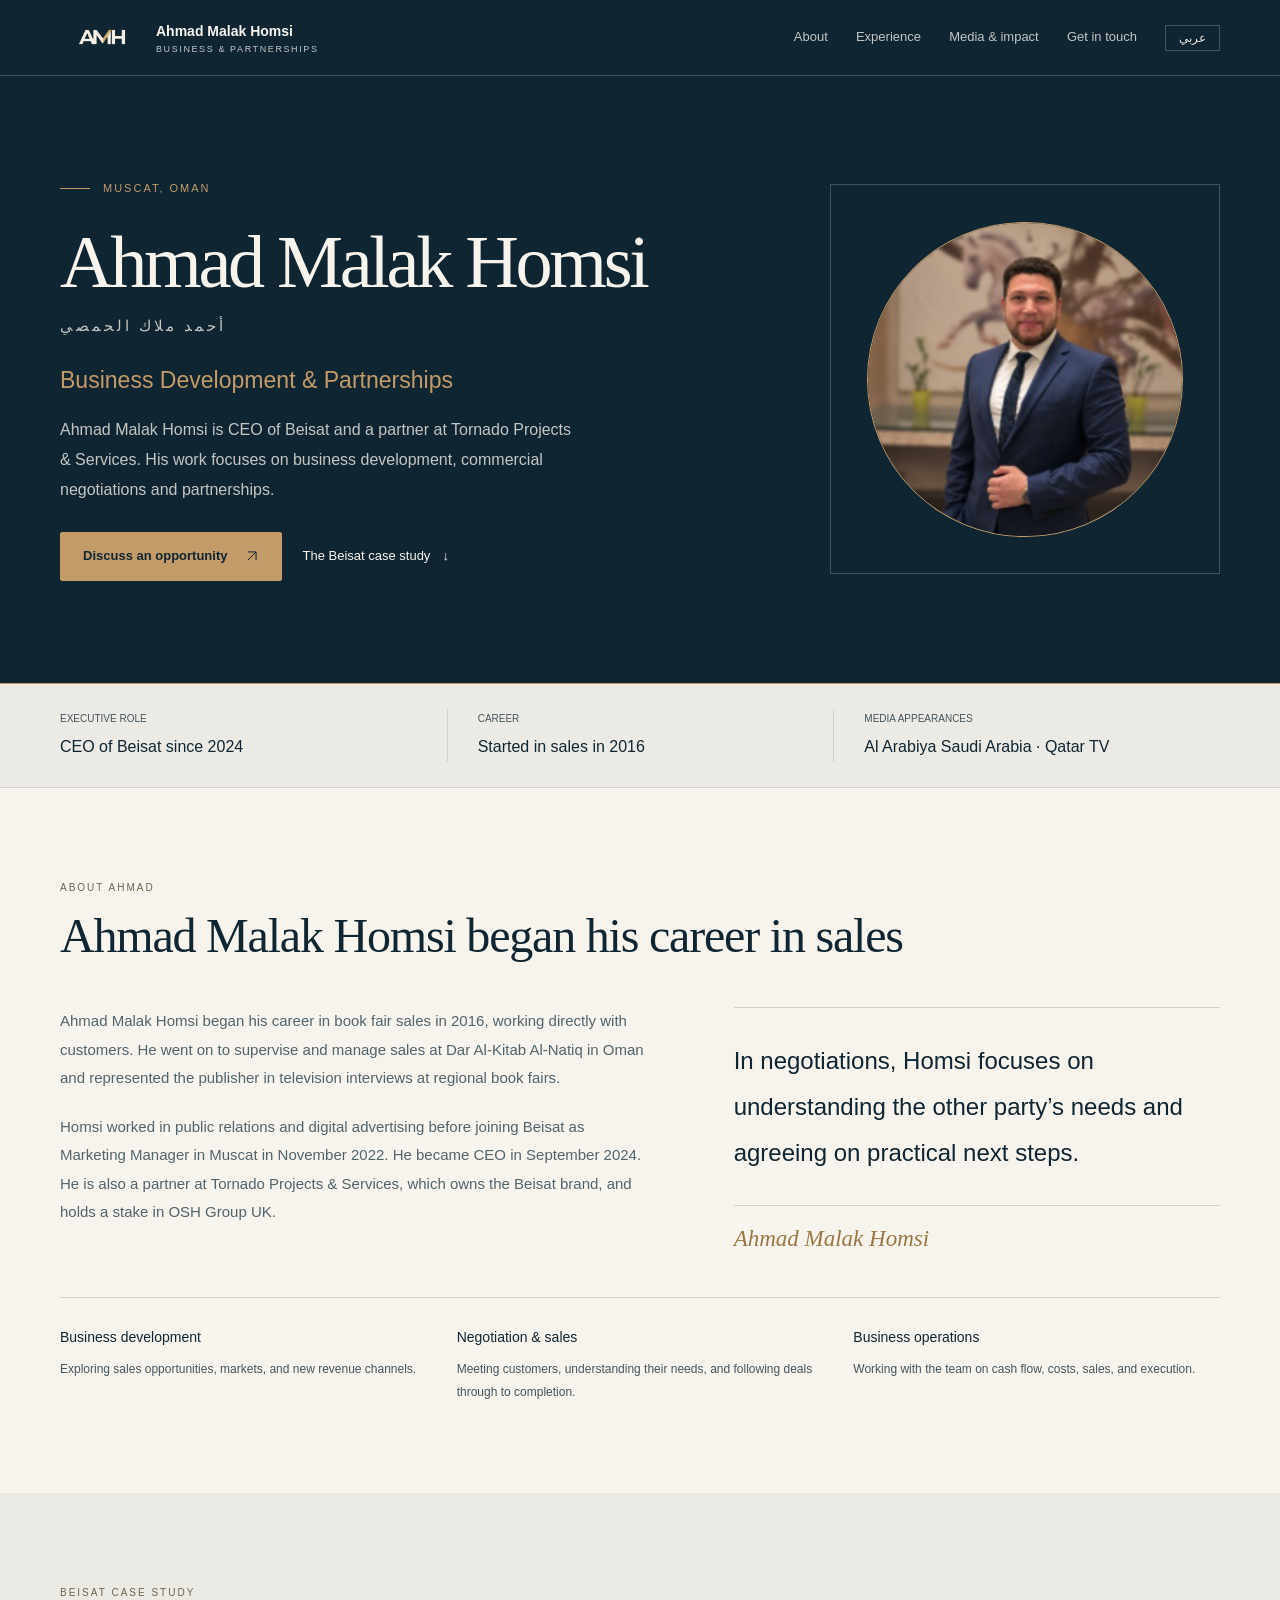
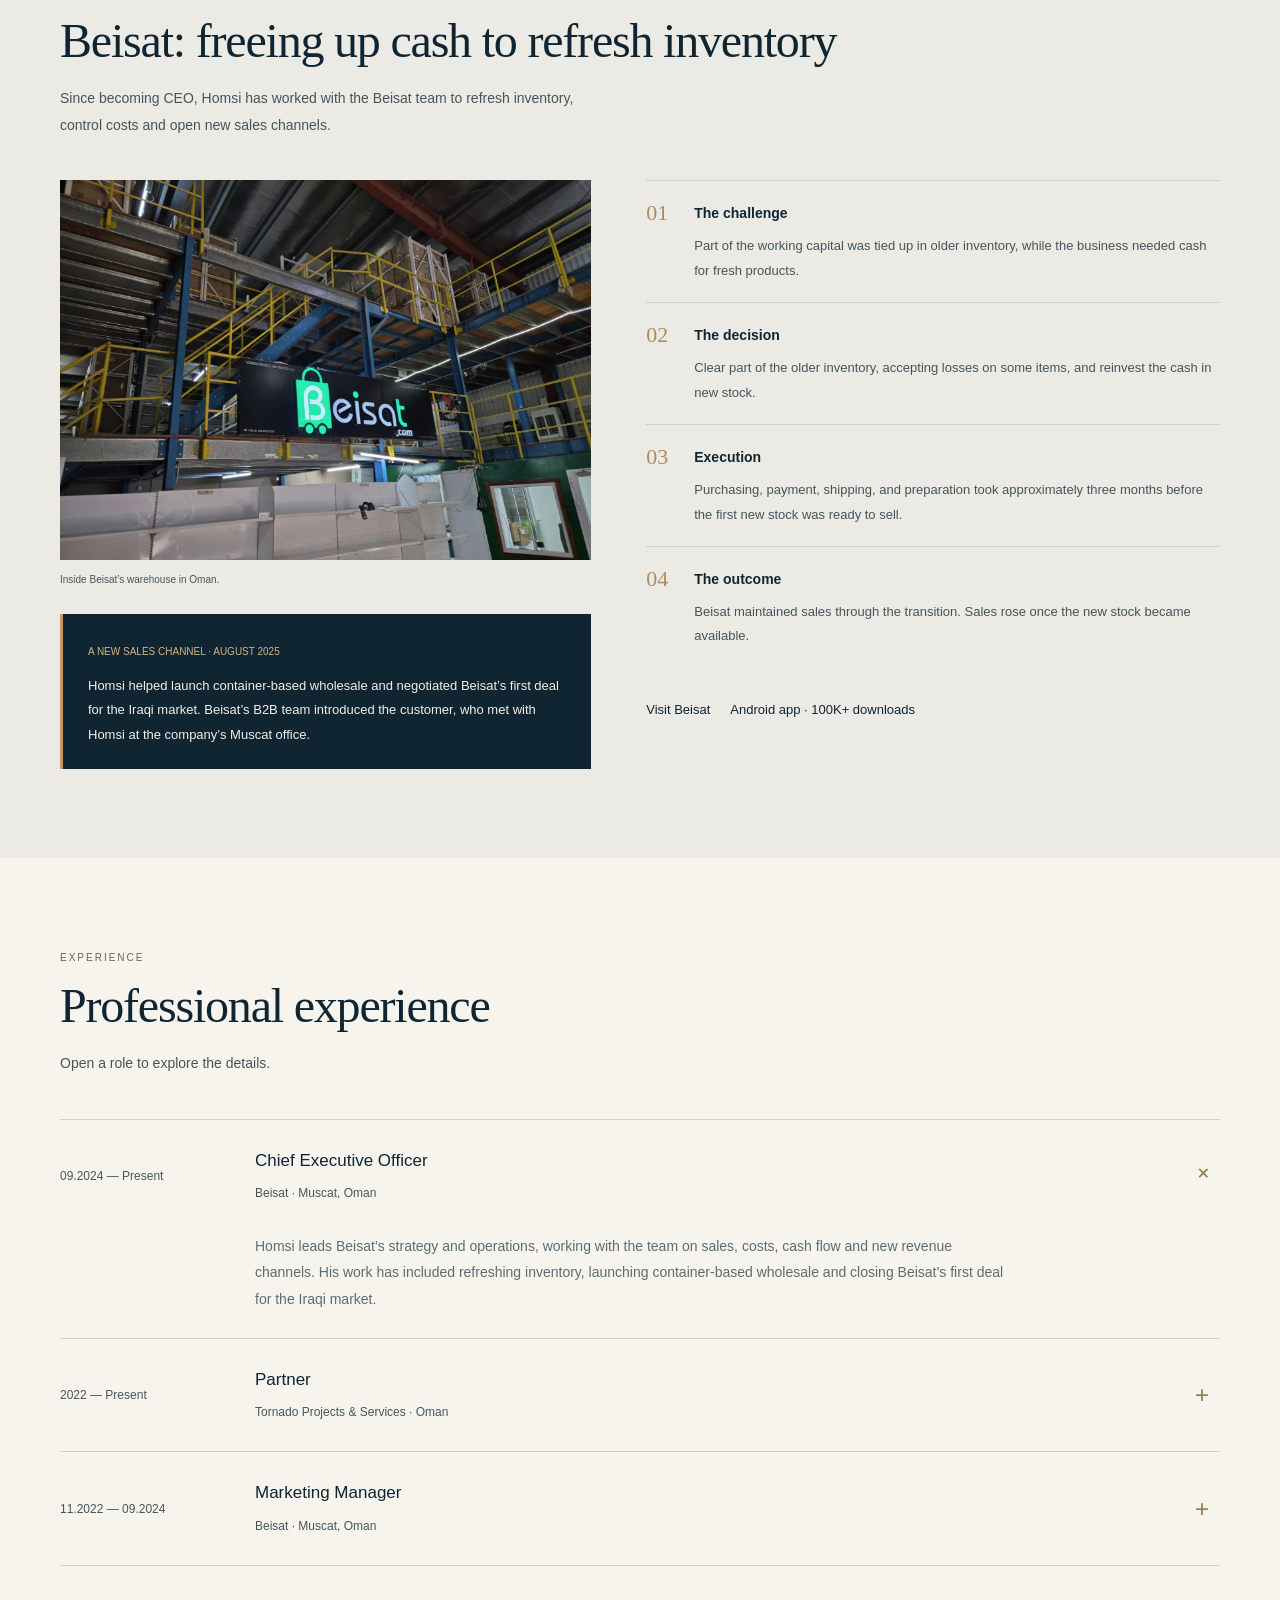
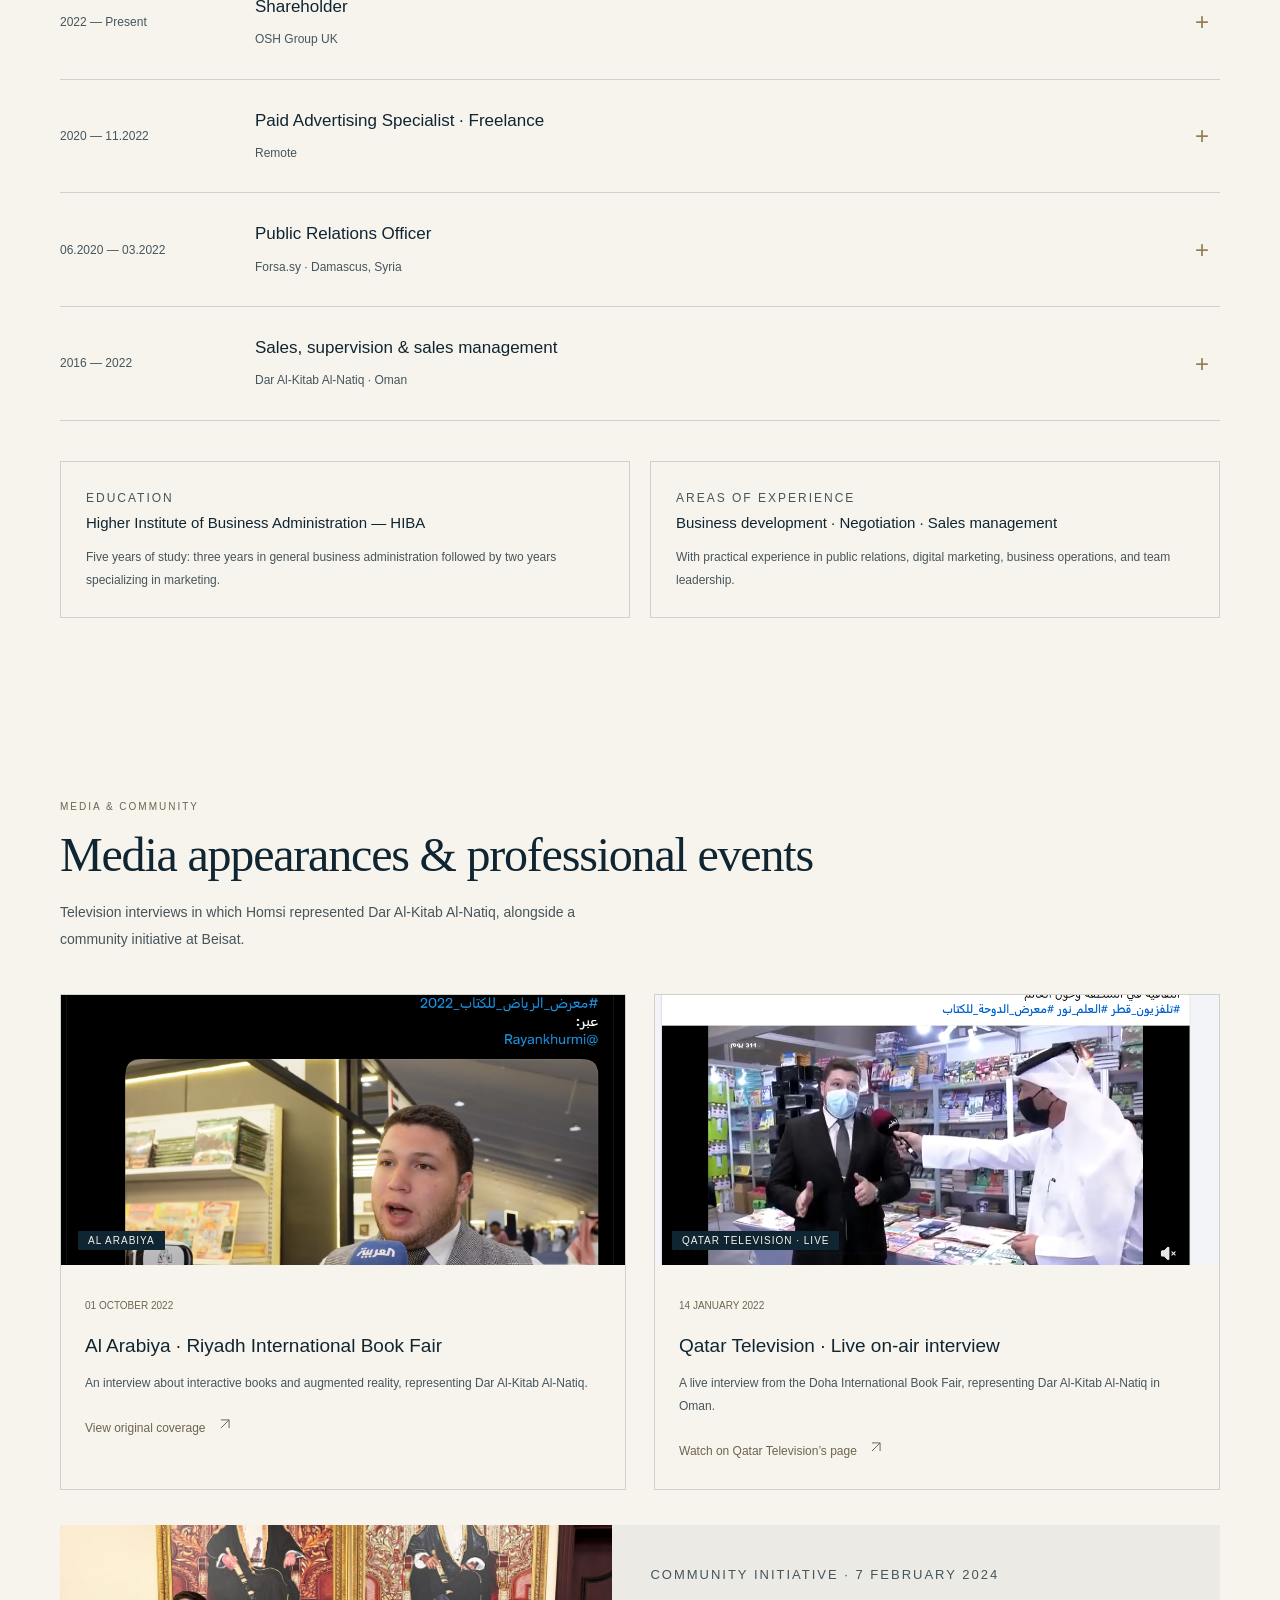
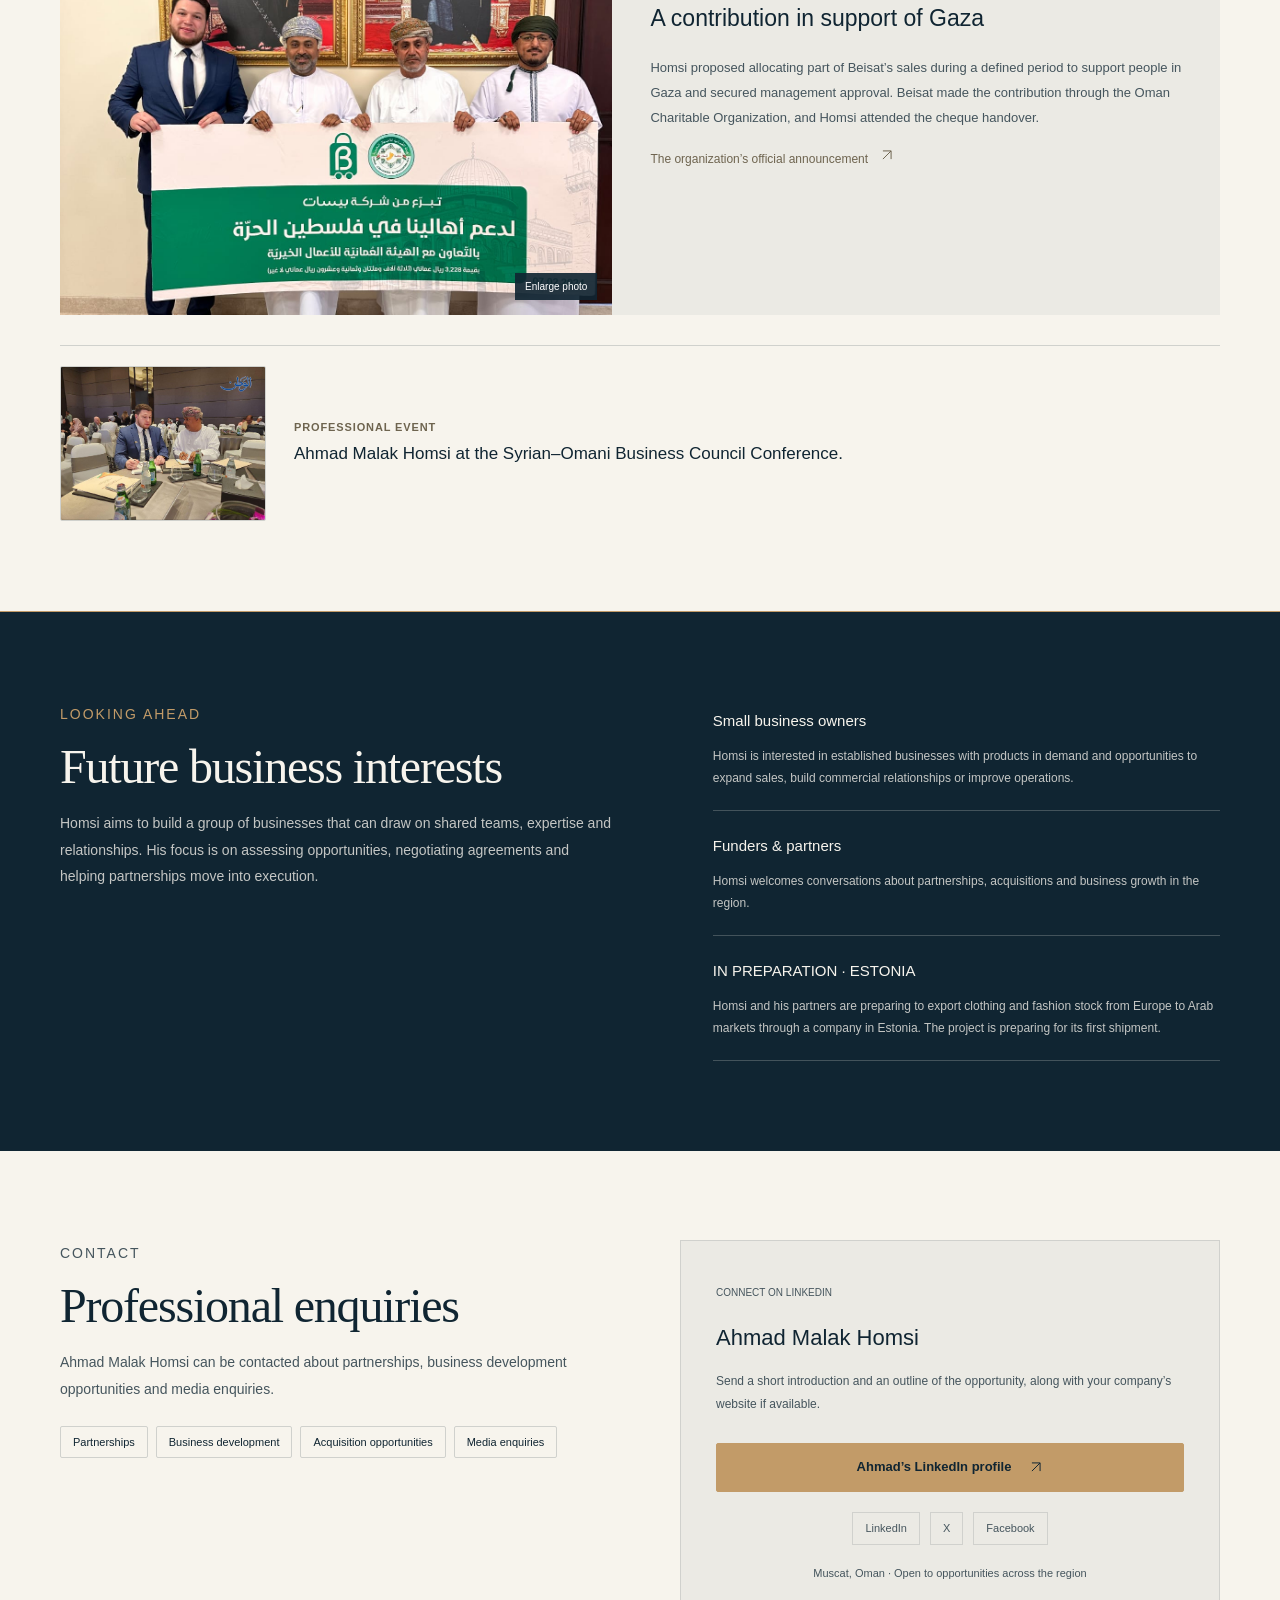
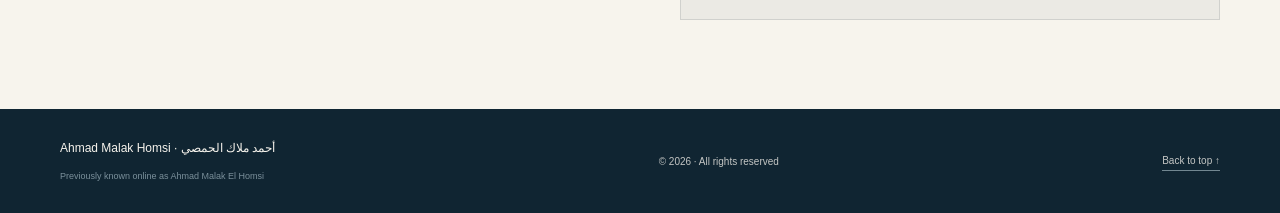
==== en/index.html @ a21f13a6 "Describe the Gaza contribution without the amount" ====
<!doctype html>
<html lang="en" dir="ltr">
<head>
<meta charset="utf-8">
<meta name="viewport" content="width=device-width,initial-scale=1">
<meta name="theme-color" content="#102532">
<title>Ahmad Malak Homsi — Business Development &amp; Partnerships</title>
<meta name="description" content="Ahmad Malak Homsi, CEO of Beisat and partner at Tornado Projects &amp; Services in Oman. Explore his work in business development, negotiation and partnerships.">
<meta property="og:type" content="profile">
<meta name="color-scheme" content="light">
<script type="application/ld+json">{"@context": "https://schema.org", "@type": "ProfilePage", "url": "https://ahmadmalakhomsi.com/en/", "mainEntity": {"@type": "Person", "name": "Ahmad Malak Homsi", "alternateName": ["أحمد ملاك الحمصي", "Ahmad Malak El Homsi", "Ahmad Malak Homsy"], "jobTitle": "Chief Executive Officer at Beisat", "worksFor": {"@type": "Organization", "name": "Beisat", "url": "https://beisat.com/"}, "alumniOf": {"@type": "EducationalOrganization", "name": "Higher Institute of Business Administration"}, "sameAs": ["https://www.linkedin.com/in/ahmad-malak-elhomsi/", "https://x.com/MalakHomsi", "https://www.facebook.com/Ahmad.malak.homsi"], "knowsAbout": ["Business Development", "Negotiation", "Sales Management", "Business Operations"], "homeLocation": {"@type": "Place", "name": "Muscat, Oman"}, "@id": "https://ahmadmalakhomsi.com/#ahmad-malak-homsi", "url": "https://ahmadmalakhomsi.com/"}}</script>
<style>
:root{--navy:#102532;--deep:#0b1b26;--gold:#c29b68;--paper:#f5f3ee;--ink:#142c39;--muted:#68777b;--line:#d9dedb;--white:#fff;--sans:Tahoma,Arial,sans-serif;--radius:4px}*{box-sizing:border-box}html{scroll-behavior:smooth;scroll-padding-top:100px}body{margin:0;background:var(--paper);color:var(--ink);font-family:var(--sans);font-size:16px;line-height:1.9}body[dir=ltr]{font-family:Arial,Helvetica,sans-serif}a{color:inherit;text-decoration:none}button,input{font:inherit}button,a{-webkit-tap-highlight-color:transparent}button{cursor:pointer}button:focus-visible,a:focus-visible,summary:focus-visible{outline:3px solid var(--gold);outline-offset:5px}img{max-width:100%;display:block}button{border:0}.wrap{width:min(1160px,calc(100% - 64px));margin:auto}.skip{position:fixed;top:-100px;left:24px;background:white;padding:8px 16px;z-index:100}.skip:focus{top:10px}.header{height:88px;background:var(--deep);color:#f9f8f4;border-bottom:1px solid #ffffff19;position:sticky;top:0;z-index:20}.nav{height:100%;display:flex;align-items:center;gap:28px}.brand{display:flex;align-items:center;gap:12px;margin-inline-end:auto;line-height:1.45}.brand-mark{width:84px;height:30px;object-fit:contain;flex:none;filter:url(#amh-header-colors)}.brand strong{font-size:14px;font-weight:600}.brand strong{font-size:14px;font-weight:600}.brand small{display:block;font-size:9px;color:#aab8bd;letter-spacing:1.6px}.navlinks{display:flex;gap:25px;font-size:12px;color:#c4cfd1}.navlinks a:hover{color:var(--gold)}.lang{background:transparent;color:#e9e6df;border:1px solid #ffffff38;padding:5px 13px;font:12px Arial,sans-serif}.menu{display:none;color:white;background:transparent;font-size:22px}.hero{background:var(--deep);color:white;position:relative;overflow:hidden}.hero:before{content:"";position:absolute;inset:0;background:radial-gradient(ellipse at 10% 30%,#47657725,transparent 55%);pointer-events:none}.hero-grid{min-height:690px;display:grid;grid-template-columns:1.4fr 1fr;gap:65px;align-items:center;position:relative;padding-block:72px}.eyebrow{font-size:11px;letter-spacing:2px;color:var(--gold);display:flex;align-items:center;gap:13px;margin-bottom:24px}.eyebrow:before{content:"";height:1px;width:30px;background:var(--gold)}h1{font-size:clamp(43px,4.7vw,66px);line-height:1.48;font-weight:500;letter-spacing:-1.5px;margin:0 0 8px}.latin-name{font:15px Arial,sans-serif;letter-spacing:3px;color:#a5b4ba;margin:0 0 28px}.hero h2{font-size:24px;font-weight:400;color:#d2b486;line-height:1.7;margin:0 0 18px}.hero-copy{font-size:15px;color:#b8c5ca;max-width:520px;line-height:2.1}.hero-role{font-size:11px;color:#9eaeb5;border-inline-start:2px solid var(--gold);padding-inline-start:15px;margin:24px 0}.actions{display:flex;align-items:center;flex-wrap:wrap;gap:20px;margin-top:30px}.button{display:inline-flex;align-items:center;justify-content:center;gap:18px;background:var(--gold);color:var(--deep);padding:11px 22px;font-size:13px;font-weight:600;border:1px solid var(--gold)}.button:hover{background:#d2b487}.textlink{font-size:13px;display:inline-flex;gap:12px;align-items:center}.arrow{font-family:Arial;font-size:18px}.portrait-frame{position:relative;max-width:380px;width:100%;margin-inline-start:auto;display:flex;flex-direction:column;align-items:center}.portrait-stage{width:320px;height:350px;position:relative;display:flex;align-items:center;justify-content:center;border:1px solid #ffffff12;background:linear-gradient(145deg,#243844,#152a37);border-radius:170px 170px 4px 4px;box-shadow:0 25px 80px #0003}.portrait-stage:before{content:"";position:absolute;inset:14px;border:1px solid #c29b6840;border-radius:160px 160px 3px 3px}.portrait{width:245px;height:245px;border-radius:50%;overflow:hidden;position:relative;box-shadow:0 0 0 8px #132733,0 0 0 9px #c29b6850}.portrait svg{width:100%;height:100%;display:block}.portrait-caption{background:#193341;border:1px solid #ffffff15;color:#f6f5f1;width:290px;margin-top:-18px;z-index:1;position:relative;padding:17px 20px;text-align:center}.portrait-caption strong{display:block;font-size:13px;font-weight:500}.portrait-caption span{font-size:10px;color:#b2c0c6}.portrait-note{font-size:10px;color:#8198a3;margin:16px 0 0}.trust{background:#eae9e3;border-bottom:1px solid var(--line)}.trust-grid{display:grid;grid-template-columns:repeat(3,1fr);padding-block:25px}.trust-item{padding:0 30px;border-inline-start:1px solid #cdd4d0}.trust-item:first-child{padding-inline-start:0;border:0}.trust-item small{display:block;color:var(--muted);font-size:10px;margin-bottom:4px}.trust-item strong{font-weight:500;font-size:16px}.section{padding-block:95px}.section-top{display:flex;align-items:end;justify-content:space-between;gap:30px;margin-bottom:42px}.kicker{color:#947340;font-size:10px;letter-spacing:2px;margin:0 0 9px}.section h2{font-size:35px;line-height:1.5;font-weight:500;margin:0}.section-lead{max-width:540px;font-size:14px;color:var(--muted);margin:15px 0 0}.number{font:12px Georgia,serif;color:#a0aaa8;letter-spacing:3px}.about-grid{display:grid;grid-template-columns:1.2fr 1fr;gap:90px}.about-copy p{margin:0 0 20px;font-size:15px;color:#52646c}.quote{font-size:24px;line-height:1.9;margin:0;padding:30px 0;border-block:1px solid var(--line);font-weight:400}.signature{font:italic 23px Georgia,serif;color:#9a7845;display:block;margin-top:20px}.capabilities{border-top:1px solid var(--line);margin-top:45px;display:grid;grid-template-columns:repeat(3,1fr);gap:30px;padding-top:26px}.capabilities b{display:block;font-size:14px;font-weight:500;margin-bottom:7px}.capabilities p{font-size:12px;color:var(--muted);margin:0}.case{background:#e9edea}.case-grid{display:grid;grid-template-columns:1fr 1.08fr;gap:55px;align-items:start}.case-image{height:380px;object-fit:cover;width:100%;filter:saturate(.8)}.photo-credit{font-size:10px;color:var(--muted);margin:10px 0 0}.case-intro{font-size:15px;color:#52646c;margin:0 0 25px}.case-step{display:grid;grid-template-columns:34px 1fr;gap:14px;padding-block:19px;border-top:1px solid #ccd5ce}.step-num{font:22px Georgia,serif;color:#ad8c5e}.case-step h3{font-size:14px;font-weight:600;margin:0 0 7px}.case-step p{font-size:13px;color:#5b6d73;margin:0}.deal-note{margin-top:25px;background:var(--navy);color:#f2eee8;padding:21px 25px;border-inline-start:3px solid var(--gold)}.deal-note small{font-size:10px;color:#d0b486}.deal-note p{font-size:13px;margin:8px 0 0}.timeline{border-top:1px solid var(--line)}details{border-bottom:1px solid var(--line)}summary{list-style:none;cursor:pointer;display:grid;grid-template-columns:170px 1fr 25px;align-items:center;gap:25px;padding:25px 0}summary::-webkit-details-marker{display:none}.date{font:12px Arial,sans-serif;color:var(--muted);direction:ltr;text-align:start}.role-title{font-size:17px;font-weight:500;display:block}.company{font-size:12px;color:var(--muted)}.plus{font-size:24px;font-weight:300;color:#957c54}details[open] .plus{transform:rotate(45deg)}.detail-content{margin-inline-start:195px;padding:0 0 25px;max-width:760px;font-size:14px;color:#5b6d73}.detail-content p{margin:0}.detail-content a{color:#8b6837;border-bottom:1px solid #bea77f}.education{margin-top:40px;display:grid;grid-template-columns:1fr 1fr;gap:20px}.edu-panel{padding:25px;border:1px solid var(--line)}.edu-panel h3{font-size:15px;margin:0 0 8px;font-weight:500}.edu-panel p{margin:0;font-size:12px;color:var(--muted)}.media-section{background:#fff}.media-grid{display:grid;grid-template-columns:1fr 1fr;gap:28px}.media-card{display:flex;flex-direction:column;border:1px solid #e2e5df;background:#fafaf7}.media-visual{height:270px;overflow:hidden;background:#e9eae5;position:relative}.media-visual img{width:100%;height:100%;object-fit:cover;object-position:center 60%;transition:transform .4s}.media-card:hover .media-visual img{transform:scale(1.03)}.media-tag{position:absolute;bottom:15px;inset-inline-start:17px;background:#102532ed;color:white;font:10px Arial,sans-serif;padding:4px 10px;letter-spacing:1px}.media-body{padding:24px}.media-body small{font:10px Arial,sans-serif;color:#8f754e}.media-body h3{font-size:19px;font-weight:500;margin:8px 0}.media-body p{font-size:12px;color:var(--muted);margin:0 0 17px}.media-link{font-size:12px;color:#76572c;display:inline-flex;gap:12px}.community{margin-top:35px;display:grid;grid-template-columns:1fr 1.1fr;background:#f1f1eb}.community-picture{position:relative;overflow:hidden;max-height:390px;background:#dfe4dc;padding:0;display:block;width:100%;cursor:zoom-in}.community-picture img{width:100%;height:100%;object-fit:cover;object-position:center 49%}.zoom-hint{position:absolute;bottom:15px;inset-inline-end:15px;background:#102532e8;color:white;font-size:10px;padding:4px 10px}.community-copy{padding:38px}.community-copy h3{font-size:23px;font-weight:500;margin:0 0 16px}.community-copy p{font-size:13px;color:#5c6e73}.amount{font:42px Georgia,serif;color:#91703e;direction:ltr;display:inline-block;line-height:1.3}.amount small{font:11px var(--sans);letter-spacing:1px}.vision{background:var(--navy);color:#f2f1eb;position:relative}.vision .kicker{color:#c5a577}.vision-grid{display:grid;grid-template-columns:1.1fr 1fr;gap:95px;align-items:start}.vision h2{font-size:37px}.vision p{color:#b3c3c9;font-size:14px}.vision-badge{font-size:10px;color:#ddc398;display:inline-block;border:1px solid #c29b6850;padding:4px 10px;margin-top:10px}.vision-list{margin-top:5px}.vision-item{border-bottom:1px solid #ffffff20;padding:20px 0}.vision-item:first-child{padding-top:0}.vision-item strong{font-size:15px;font-weight:500}.vision-item p{font-size:12px;margin:8px 0 0}.contact-grid{display:grid;grid-template-columns:1fr 1fr;gap:80px}.contact h2{font-size:38px}.contact p{font-size:14px;color:var(--muted)}.contact-topics{margin-top:23px;display:flex;gap:8px;flex-wrap:wrap}.topic{border:1px solid #cbd4d0;border-radius:2px;padding:5px 12px;font-size:11px}.contact-panel{padding:35px;background:white;border:1px solid var(--line)}.contact-panel small{font-size:10px;color:var(--muted)}.contact-panel h3{font-size:22px;font-weight:500;margin:10px 0}.contact-panel p{font-size:12px}.contact-panel .button{width:100%;margin-top:15px}.social-links{display:flex;justify-content:center;gap:10px;flex-wrap:wrap;margin-top:20px}.social-links a{border:1px solid #cbd4d0;padding:5px 12px;font-size:11px;color:#53666c}.social-links a:hover{border-color:var(--gold);color:#76572c}.contact-location{margin-top:18px;text-align:center;color:#728086;font-size:11px}.footer{background:var(--deep);color:#91a4ae;padding:28px 0}.footer-inner{display:flex;align-items:center;gap:25px;justify-content:space-between;font-size:10px}.footer strong{color:#dce3e5;font-size:12px;font-weight:400}.backtop{border-bottom:1px solid #728791}.previous-name{font-size:9px;color:#7b909b;margin-top:8px;direction:ltr}.dialog{border:0;background:#fff;padding:12px;max-width:min(900px,92vw);max-height:92vh;overflow:auto}.dialog::backdrop{background:#07131ee8}.dialog img{max-height:80vh;max-width:100%;object-fit:contain;margin:auto}.dialog-close{background:var(--navy);color:white;position:absolute;top:20px;inset-inline-end:20px;border:1px solid #fff7;width:35px;height:35px}.dialog-caption{font-size:11px;text-align:center;color:var(--muted);padding:8px}.ltr{direction:ltr;unicode-bidi:isolate}.sr-only{position:absolute;width:1px;height:1px;padding:0;overflow:hidden;clip:rect(0,0,0,0);white-space:nowrap}
@media(min-width:1450px){.hero-grid{min-height:730px}}@media(max-width:1000px){.navlinks{gap:15px}.hero-grid{gap:35px}.portrait-stage{width:280px;height:320px}.portrait{width:220px;height:220px}.about-grid,.vision-grid{gap:45px}.case-grid{gap:30px}.community-copy{padding:28px}.media-visual{height:235px}}
@media(max-width:760px){.wrap{width:calc(100% - 36px)}.header{height:72px}.nav{gap:15px}.navlinks{display:none;position:absolute;top:72px;inset-inline:0;background:#102532;padding:20px;box-shadow:0 12px 20px #0003}.navlinks.open{display:flex;flex-direction:column;align-items:center;gap:16px}.menu{display:block}.brand strong{font-size:12px}.brand small{font-size:8px}.brand-mark{width:70px;height:25px}.lang{padding:4px 10px}.hero-grid{grid-template-columns:1fr;gap:38px;padding-block:45px;min-height:0}.hero-copy{max-width:100%}h1{font-size:40px;letter-spacing:-1px}.latin-name{font-size:12px;letter-spacing:2px}.hero h2{font-size:21px}.portrait-frame{margin:auto;max-width:100%}.portrait-stage{width:270px;height:290px}.portrait{width:215px;height:215px}.portrait-caption{width:250px}.hero-role{font-size:10px}.trust-grid{grid-template-columns:1fr;gap:16px;padding-block:22px}.trust-item,.trust-item:first-child{padding:0;border:0;display:flex;align-items:center;justify-content:space-between;gap:10px}.trust-item small{margin:0}.trust-item strong{font-size:14px}.section{padding-block:60px}.section h2,.vision h2,.contact h2{font-size:28px}.section-top{margin-bottom:28px;gap:15px}.section-lead{font-size:13px}.number{font-size:10px}.about-grid,.case-grid,.vision-grid,.contact-grid{grid-template-columns:1fr;gap:30px}.quote{font-size:20px;padding-block:25px}.about-copy p{font-size:14px}.capabilities{grid-template-columns:1fr;gap:22px;margin-top:30px}.case-image{height:270px}summary{grid-template-columns:95px 1fr 20px;gap:10px;padding:22px 0}.date{font-size:10px}.role-title{font-size:15px}.company{font-size:10px}.detail-content{margin-inline-start:0;padding-bottom:22px;font-size:13px}.education{grid-template-columns:1fr}.media-grid{grid-template-columns:1fr;gap:20px}.media-visual{height:235px}.community{grid-template-columns:1fr}.community-picture{height:330px}.community-copy{padding:25px}.contact-panel{padding:25px}.footer-inner{flex-wrap:wrap;justify-content:center;text-align:center;gap:10px}.footer-inner>div{width:100%}.actions{gap:18px}.button{font-size:12px}.vision-grid{gap:35px}}
@media(prefers-reduced-motion:reduce){html{scroll-behavior:auto}*,*:before,*:after{transition:none!important;animation:none!important}}
@media print{.header,.actions,.lang,.menu,.dialog,.contact-panel .button{display:none}.section{padding-block:25px}.hero-grid{min-height:0;padding-block:30px}.hero,.vision,.footer{print-color-adjust:exact}.media-visual{height:180px}.portrait-stage{height:240px}.detail-content{display:block}.case-image{height:250px}details{break-inside:avoid}}
.arrow{display:none}.button::after,.media-link::after{content:"";display:inline-block;width:14px;height:14px;flex-shrink:0;background:currentColor;mask:url("data:image/svg+xml,%3Csvg xmlns='http://www.w3.org/2000/svg' viewBox='0 0 24 24'%3E%3Cpath d='M5 19L19 5M5 5h14v14' fill='none' stroke='black' stroke-width='1.7'/%3E%3C/svg%3E") center/contain no-repeat}

@media (max-width: 760px) {
  .nav { gap: clamp(8px, 2vw, 15px); }
  .brand { min-width: 0; gap: clamp(7px, 2vw, 12px); }
  .brand > span { min-width: 0; }
  .brand-mark { width: clamp(48px, 15vw, 70px); }
  .lang, .menu { flex: none; }
  .hero-grid, .about-grid, .case-grid, .vision-grid, .contact-grid,
  .media-grid, .community, .education, .capabilities {
    grid-template-columns: minmax(0, 1fr);
  }
  .hero-grid > *, .section-top > *, .trust-item > *, .actions > * { min-width: 0; }
  .section-top .number { display: none; }
  summary .date, summary .role-title, summary .company { white-space: normal; overflow-wrap: anywhere; }
  .hero h1 { font-size: clamp(30px, 8.5vw, 40px); line-height: 1.24; overflow-wrap: anywhere; }
  .hero h2, .hero-copy, .hero-role { overflow-wrap: anywhere; }
  .eyebrow { flex-wrap: wrap; }
  .portrait-stage, .portrait-caption { max-width: 100%; }
  .portrait { width: min(215px, 82%); height: auto; aspect-ratio: 1; }
  .actions { gap: 12px 18px; }
  .actions .button { max-width: 100%; }
  summary { grid-template-columns: minmax(0, 95px) minmax(0, 1fr) 20px; }
}

.event-note {
  display: flex;
  align-items: center;
  gap: 12px;
  margin: 18px 0 0;
  color: var(--muted);
  font-size: .875rem;
  line-height: 1.55;
}
.event-note img {
  display: block;
  flex: 0 0 auto;
  width: 80px;
  height: auto;
  border-radius: var(--radius);
}
</style>
<link rel="canonical" href="https://ahmadmalakhomsi.com/en/"><link rel="alternate" hreflang="ar" href="https://ahmadmalakhomsi.com/"><link rel="alternate" hreflang="en" href="https://ahmadmalakhomsi.com/en/"><link rel="alternate" hreflang="x-default" href="https://ahmadmalakhomsi.com/"><meta property="og:url" content="https://ahmadmalakhomsi.com/en/"><meta property="og:title" content="Ahmad Malak Homsi | Business Development &amp; Partnerships">
<meta property="og:description" content="CEO of Beisat. Explore my work in business development, partnerships and negotiation.">
<meta property="og:site_name" content="Ahmad Malak Homsi">
<meta property="og:image" content="https://ahmadmalakhomsi.com/ahmad-malak-homsi-share.jpg">
<meta property="og:image:type" content="image/jpeg">
<meta property="og:image:width" content="1200">
<meta property="og:image:height" content="630">
<meta property="og:image:alt" content="Portrait of Ahmad Malak Homsi with his name in English and Arabic">
<meta property="og:locale" content="en_US">
<meta property="og:locale:alternate" content="ar_OM">
<meta name="twitter:card" content="summary_large_image">
<meta name="twitter:title" content="Ahmad Malak Homsi | Business Development &amp; Partnerships">
<meta name="twitter:description" content="CEO of Beisat. Explore my work in business development, partnerships and negotiation.">
<meta name="twitter:image" content="https://ahmadmalakhomsi.com/ahmad-malak-homsi-share.jpg">
<meta name="twitter:image:alt" content="Portrait of Ahmad Malak Homsi with his name in English and Arabic">
<link rel="icon" href="/favicon.svg" type="image/svg+xml" sizes="any">
<link rel="stylesheet" href="/assets/brand.css?v=2">
</head>
<body dir="ltr">
<svg width="0" height="0" aria-hidden="true" focusable="false" style="position:absolute">
  <defs>
    <filter id="amh-header-colors" color-interpolation-filters="sRGB">
      <!-- Use the original red channel to distinguish the navy letters from the gold accent. -->
      <fecolormatrix type="matrix" values="1 0 0 0 0  1 0 0 0 0  1 0 0 0 0  0 0 0 1 0"></fecolormatrix>
      <fecomponenttransfer>
        <fefuncr type="discrete" tablevalues=".969 .839"></fefuncr>
        <fefuncg type="discrete" tablevalues=".945 .682"></fefuncg>
        <fefuncb type="discrete" tablevalues=".902 .416"></fefuncb>
      </fecomponenttransfer>
    </filter>
  </defs>
</svg>
<a class="skip" href="#main">Skip to content</a>
<header class="header"><nav class="nav wrap" aria-label="Main navigation">
<a class="brand" href="#top" aria-label="Ahmad Malak Homsi — Home"><img class="brand-mark" src="/assets/0f6754c9be452e67.png" alt="AMH"><span><strong>Ahmad Malak Homsi</strong><small>BUSINESS &amp; PARTNERSHIPS</small></span></a>
<div class="navlinks" id="navlinks"><a href="#about">About</a><a href="#experience">Experience</a><a href="#media">Media &amp; impact</a><a href="#contact">Get in touch</a></div>
<a class="lang" id="lang" aria-label="التبديل إلى العربية" href="/">عربي</a><button class="menu" id="menu" type="button" aria-controls="navlinks" aria-expanded="false" aria-label="Open navigation menu">☰</button>
</nav></header>
<main id="main">
<section class="hero" id="top"><div class="wrap hero-grid"><div>
<div class="eyebrow">MUSCAT, OMAN</div>
<h1>Ahmad Malak Homsi</h1>
<p class="latin-name">أحمد ملاك الحمصي</p>
<h2>Business Development &amp; Partnerships</h2>
<p class="hero-copy">Ahmad Malak Homsi is CEO of Beisat and a partner at Tornado Projects &amp; Services. His work focuses on business development, commercial negotiations and partnerships.</p>
<div class="actions"><a class="button" href="#contact"><span>Discuss an opportunity</span><span class="arrow" aria-hidden="true"></span></a><a class="textlink" href="#case"><span>The Beisat case study</span><span aria-hidden="true">↓</span></a></div>
</div><div class="portrait-frame"><div class="portrait-stage"><div class="portrait"><svg viewBox="147 314 218 218" role="img" aria-label="Portrait of Ahmad Malak Homsi"><image href="/assets/1b994fab6c26ddd7.png" width="1918" height="1065"></image></svg></div></div></div></div></section>
<div class="trust"><div class="wrap trust-grid"><div class="trust-item"><small>EXECUTIVE ROLE</small><strong>CEO of Beisat since 2024</strong></div><div class="trust-item"><small>CAREER</small><strong>Started in sales in 2016</strong></div><div class="trust-item"><small>MEDIA APPEARANCES</small><strong>Al Arabiya Saudi Arabia · Qatar TV</strong></div></div></div>
<section id="about" class="section"><div class="wrap"><div class="section-top"><div><p class="kicker">ABOUT AHMAD</p><h2>Ahmad Malak Homsi began his career in sales</h2></div><span class="number" aria-hidden="true">01 / ABOUT</span></div><div class="about-grid"><div class="about-copy"><p>Ahmad Malak Homsi began his career in book fair sales in 2016, working directly with customers. He went on to supervise and manage sales at Dar Al-Kitab Al-Natiq in Oman and represented the publisher in television interviews at regional book fairs.</p><p>Homsi worked in public relations and digital advertising before joining Beisat as Marketing Manager in Muscat in November 2022. He became CEO in September 2024. He is also a partner at Tornado Projects &amp; Services, which owns the Beisat brand, and holds a stake in OSH Group UK.</p></div><div><p class="quote">In negotiations, Homsi focuses on understanding the other party’s needs and agreeing on practical next steps.</p><span class="signature" dir="ltr">Ahmad Malak Homsi</span></div></div><div class="capabilities"><div><b>Business development</b><p>Exploring sales opportunities, markets, and new revenue channels.</p></div><div><b>Negotiation &amp; sales</b><p>Meeting customers, understanding their needs, and following deals through to completion.</p></div><div><b>Business operations</b><p>Working with the team on cash flow, costs, sales, and execution.</p></div></div></div></section>
<section class="section case" id="case"><div class="wrap"><div class="section-top"><div><p class="kicker">BEISAT CASE STUDY</p><h2>Beisat: freeing up cash to refresh inventory</h2><p class="section-lead">Since becoming CEO, Homsi has worked with the Beisat team to refresh inventory, control costs and open new sales channels.</p></div><span class="number" aria-hidden="true">02 / BEISAT</span></div><div class="case-grid"><div><img class="case-image" src="/assets/f78b34d52b86da25.jpg" alt="Beisat sign inside the company warehouse in Oman" loading="lazy"><p class="photo-credit">Inside Beisat’s warehouse in Oman.</p><div class="deal-note"><small>A NEW SALES CHANNEL · AUGUST 2025</small><p>Homsi helped launch container-based wholesale and negotiated Beisat’s first deal for the Iraqi market. Beisat’s B2B team introduced the customer, who met with Homsi at the company’s Muscat office.</p></div></div><div><div class="case-step"><span class="step-num">01</span><div><h3>The challenge</h3><p>Part of the working capital was tied up in older inventory, while the business needed cash for fresh products.</p></div></div><div class="case-step"><span class="step-num">02</span><div><h3>The decision</h3><p>Clear part of the older inventory, accepting losses on some items, and reinvest the cash in new stock.</p></div></div><div class="case-step"><span class="step-num">03</span><div><h3>Execution</h3><p>Purchasing, payment, shipping, and preparation took approximately three months before the first new stock was ready to sell.</p></div></div><div class="case-step"><span class="step-num">04</span><div><h3>The outcome</h3><p>Beisat maintained sales through the transition. Sales rose once the new stock became available.</p></div></div><div class="actions"><a class="textlink" href="https://beisat.com/" target="_blank" rel="noopener noreferrer"><span>Visit Beisat</span></a><a class="textlink" href="https://play.google.com/store/apps/details?id=com.beisat.android&amp;hl=en" target="_blank" rel="noopener noreferrer"><span>Android app · 100K+ downloads</span></a></div></div></div></div></section>
<section class="section" id="experience"><div class="wrap"><div class="section-top"><div><p class="kicker">EXPERIENCE</p><h2>Professional experience</h2><p class="section-lead">Open a role to explore the details.</p></div><span class="number" aria-hidden="true">03 / EXPERIENCE</span></div><div class="timeline">
<details open><summary><span class="date">09.2024 — Present</span><span><strong class="role-title">Chief Executive Officer</strong><span class="company">Beisat · Muscat, Oman</span></span><span class="plus" aria-hidden="true">+</span></summary><div class="detail-content"><p>Homsi leads Beisat’s strategy and operations, working with the team on sales, costs, cash flow and new revenue channels. His work has included refreshing inventory, launching container-based wholesale and closing Beisat’s first deal for the Iraqi market.</p></div></details>
<details><summary><span class="date">2022 — Present</span><span><strong class="role-title">Partner</strong><span class="company">Tornado Projects &amp; Services · Oman</span></span><span class="plus" aria-hidden="true">+</span></summary><div class="detail-content"><p>Homsi is a partner in the Oman-based company that owns the Beisat brand, alongside his executive role at Beisat.</p></div></details>
<details><summary><span class="date">11.2022 — 09.2024</span><span><strong class="role-title">Marketing Manager</strong><span class="company">Beisat · Muscat, Oman</span></span><span class="plus" aria-hidden="true">+</span></summary><div class="detail-content"><p>Homsi led marketing from the Muscat office after working remotely with Beisat on digital advertising. He also proposed the campaign allocating part of sales to support Palestinians.</p></div></details>
<details><summary><span class="date">2022 — Present</span><span><strong class="role-title">Shareholder</strong><span class="company">OSH Group UK</span></span><span class="plus" aria-hidden="true">+</span></summary><div class="detail-content"><p>Homsi holds a stake in OSH Group UK, whose website describes its advisory services for business owners and decision-makers.</p><a href="https://www.oshgroup.digital/" target="_blank" rel="noopener noreferrer">Official website </a></div></details>
<details><summary><span class="date">2020 — 11.2022</span><span><strong class="role-title">Paid Advertising Specialist · Freelance</strong><span class="company">Remote</span></span><span class="plus" aria-hidden="true">+</span></summary><div class="detail-content"><p>Homsi managed paid advertising campaigns for clients including Beisat. The collaboration led to his appointment as the company’s Marketing Manager in November 2022.</p></div></details>
<details><summary><span class="date">06.2020 — 03.2022</span><span><strong class="role-title">Public Relations Officer</strong><span class="company">Forsa.sy · Damascus, Syria</span></span><span class="plus" aria-hidden="true">+</span></summary><div class="detail-content"><p>Homsi managed the platform’s external relationships and communications with businesses and international organizations.</p><a href="https://www.facebook.com/share/p/1FXpP3RZpK/" target="_blank" rel="noopener noreferrer">Forsa’s team introduction </a></div></details>
<details><summary><span class="date">2016 — 2022</span><span><strong class="role-title">Sales, supervision &amp; sales management</strong><span class="company">Dar Al-Kitab Al-Natiq · Oman</span></span><span class="plus" aria-hidden="true">+</span></summary><div class="detail-content"><p>Homsi began in book fair sales and moved into supervision and sales management. He worked directly with customers and represented the publisher in television interviews at regional book fairs.</p></div></details></div>
<div class="education"><div class="edu-panel"><p class="kicker">EDUCATION</p><h3>Higher Institute of Business Administration — HIBA</h3><p>Five years of study: three years in general business administration followed by two years specializing in marketing.</p></div><div class="edu-panel"><p class="kicker">AREAS OF EXPERIENCE</p><h3>Business development · Negotiation · Sales management</h3><p>With practical experience in public relations, digital marketing, business operations, and team leadership.</p></div></div></div></section>
<section class="section media-section" id="media"><div class="wrap"><div class="section-top"><div><p class="kicker">MEDIA &amp; COMMUNITY</p><h2>Media appearances &amp; professional events</h2><p class="section-lead">Television interviews in which Homsi represented Dar Al-Kitab Al-Natiq, alongside a community initiative at Beisat.</p></div><span class="number" aria-hidden="true">04 / MEDIA</span></div><div class="media-grid"><article class="media-card"><a href="https://x.com/AlArabiya_KSA/status/1576208315209621504" target="_blank" rel="noopener noreferrer" class="media-visual" aria-label="Watch the Al Arabiya interview"><img src="/assets/538112f0e08a0ca0.png" alt="Ahmad Malak Homsi on Al Arabiya at the Riyadh International Book Fair" loading="lazy"><span class="media-tag">AL ARABIYA</span></a><div class="media-body"><small>01 OCTOBER 2022</small><h3>Al Arabiya · Riyadh International Book Fair</h3><p>An interview about interactive books and augmented reality, representing Dar Al-Kitab Al-Natiq.</p><a class="media-link" href="https://x.com/AlArabiya_KSA/status/1576208315209621504" target="_blank" rel="noopener noreferrer"><span>View original coverage</span></a></div></article><article class="media-card"><a class="media-visual" href="https://www.facebook.com/share/v/19sV444Bwp/" target="_blank" rel="noopener noreferrer" aria-label="Watch the Qatar Television interview"><img src="/assets/9ce82f50197b140a.png" alt="Ahmad Malak Homsi live on Qatar Television at the Doha International Book Fair" loading="lazy"><span class="media-tag">QATAR TELEVISION · LIVE</span></a><div class="media-body"><small>14 JANUARY 2022</small><h3>Qatar Television · Live on-air interview</h3><p>A live interview from the Doha International Book Fair, representing Dar Al-Kitab Al-Natiq in Oman.</p><a class="media-link" href="https://www.facebook.com/share/v/19sV444Bwp/" target="_blank" rel="noopener noreferrer"><span>Watch on Qatar Television’s page</span></a></div></article></div>
<article class="community"><button class="community-picture" id="open-photo" type="button" aria-label="Enlarge the Beisat donation handover photo"><img src="/assets/8f0a66f0a7d22e40.jpg" alt="Ahmad Malak Homsi at the handover of Beisat’s contribution in support of Gaza on February 7, 2024" loading="lazy"><span class="zoom-hint">Enlarge photo </span></button><div class="community-copy"><p class="kicker">COMMUNITY INITIATIVE · 7 FEBRUARY 2024</p><h3>A contribution in support of Gaza</h3><p>Homsi proposed allocating part of Beisat’s sales during a defined period to support people in Gaza and secured management approval. Beisat made the contribution through the Oman Charitable Organization, and Homsi attended the cheque handover.</p><a class="media-link" href="https://x.com/ocooman/status/1755144523699646489" target="_blank" rel="noopener noreferrer"><span>The organization’s official announcement</span></a></div></article>
<figure class="event-note">
  <img src="/assets/syrian-omani-business-council.jpg" alt="Ahmad Malak Homsi taking notes at the Syrian–Omani Business Council Conference" width="1170" height="878" loading="lazy">
  <figcaption><span class="event-label">PROFESSIONAL EVENT</span>Ahmad Malak Homsi at the Syrian–Omani Business Council Conference.</figcaption>
</figure>
</div></section>
<section class="section vision" id="vision"><div class="wrap vision-grid"><div><p class="kicker">LOOKING AHEAD</p><h2>Future business interests</h2><p>Homsi aims to build a group of businesses that can draw on shared teams, expertise and relationships. His focus is on assessing opportunities, negotiating agreements and helping partnerships move into execution.</p></div><div class="vision-list"><div class="vision-item"><strong>Small business owners</strong><p>Homsi is interested in established businesses with products in demand and opportunities to expand sales, build commercial relationships or improve operations.</p></div><div class="vision-item"><strong>Funders &amp; partners</strong><p>Homsi welcomes conversations about partnerships, acquisitions and business growth in the region.</p></div><div class="vision-item"><strong>IN PREPARATION · ESTONIA</strong><p>Homsi and his partners are preparing to export clothing and fashion stock from Europe to Arab markets through a company in Estonia. The project is preparing for its first shipment.</p></div></div></div></section>
<section class="section contact" id="contact"><div class="wrap contact-grid"><div><p class="kicker">CONTACT</p><h2>Professional enquiries</h2><p>Ahmad Malak Homsi can be contacted about partnerships, business development opportunities and media enquiries.</p><div class="contact-topics"><span class="topic">Partnerships</span><span class="topic">Business development</span><span class="topic">Acquisition opportunities</span><span class="topic">Media enquiries</span></div></div><div class="contact-panel"><small>CONNECT ON LINKEDIN</small><h3>Ahmad Malak Homsi</h3><p>Send a short introduction and an outline of the opportunity, along with your company’s website if available.</p><a class="button" href="https://www.linkedin.com/in/ahmad-malak-elhomsi/" target="_blank" rel="noopener noreferrer"><span>Ahmad’s LinkedIn profile</span></a><div class="social-links" aria-label="Social profiles"><a href="https://www.linkedin.com/in/ahmad-malak-elhomsi/" target="_blank" rel="noopener noreferrer">LinkedIn</a><a href="https://x.com/MalakHomsi" target="_blank" rel="noopener noreferrer">X</a><a href="https://www.facebook.com/Ahmad.malak.homsi" target="_blank" rel="noopener noreferrer">Facebook</a></div><div class="contact-location">Muscat, Oman · Open to opportunities across the region</div></div></div></section>
</main>
<footer class="footer"><div class="wrap footer-inner"><div><strong>Ahmad Malak Homsi · أحمد ملاك الحمصي</strong><div class="previous-name">Previously known online as Ahmad Malak El Homsi</div></div><span>© 2026 · All rights reserved</span><a class="backtop" href="#top">Back to top ↑</a></div></footer>
<dialog class="dialog" id="photo-dialog" aria-labelledby="photo-caption"><button class="dialog-close" id="close-photo" type="button" aria-label="Close photo">×</button><img src="/assets/8f0a66f0a7d22e40.jpg" alt="Full photo of Beisat’s donation handover to the Oman Charitable Organization"><div class="dialog-caption" id="photo-caption">Beisat contribution handover · Oman Charitable Organization · 7 February 2024</div></dialog>
<script>
(function(){
  const menuButton=document.getElementById('menu');
  const links=document.getElementById('navlinks');
  const dialog=document.getElementById('photo-dialog');
  function closeMenu(){links.classList.remove('open');menuButton.setAttribute('aria-expanded','false');}
  menuButton.addEventListener('click',function(){const open=links.classList.toggle('open');menuButton.setAttribute('aria-expanded',String(open));});
  links.querySelectorAll('a').forEach(function(link){link.addEventListener('click',closeMenu);});
  document.addEventListener('keydown',function(event){if(event.key==='Escape')closeMenu();});
  document.getElementById('open-photo').addEventListener('click',function(){dialog.showModal();});
  document.getElementById('close-photo').addEventListener('click',function(){dialog.close();});
  dialog.addEventListener('click',function(event){if(event.target===dialog){const bounds=dialog.getBoundingClientRect();if(event.clientX<bounds.left||event.clientX>bounds.right||event.clientY<bounds.top||event.clientY>bounds.bottom)dialog.close();}});
})();
</script>
</body>
</html>
---- assets/brand.css ----
:root {
  --navy: #102532;
  --deep: var(--navy);
  --ink: var(--navy);
  --paper: #f7f4ed;
  --white: var(--paper);
  --gold: #c29b68;
  --muted: color-mix(in srgb, var(--ink) 77%, var(--paper));
  --line: color-mix(in srgb, var(--ink) 17%, var(--paper));
  --soft-panel: color-mix(in srgb, var(--ink) 5%, var(--paper));
  --light-line: color-mix(in srgb, var(--paper) 22%, var(--navy));
  --light-muted: color-mix(in srgb, var(--paper) 78%, var(--navy));
  --dark-gold: color-mix(in srgb, var(--gold) 53%, var(--navy));
  --radius: 2px;
}

.header {
  height: 76px;
  border-color: var(--light-line);
  color: var(--paper);
}

.brand small,
.navlinks,
.hero-copy,
.latin-name,
.vision p,
.footer {
  color: var(--light-muted);
}

.navlinks {
  gap: clamp(15px, 2.2vw, 32px);
  font-size: 13px;
}

.hero {
  color: var(--paper);
  border-bottom: 1px solid var(--gold);
}

.hero::before { display: none; }

.hero-grid {
  min-height: 600px;
  grid-template-columns: minmax(0, 1.5fr) minmax(0, 1fr);
  gap: clamp(30px, 6vw, 88px);
  padding-block: clamp(56px, 8vw, 104px);
}

.hero h1 {
  font-family: Georgia, "Times New Roman", serif;
  font-size: clamp(49px, 5.8vw, 88px);
  letter-spacing: -.045em;
  line-height: 1.06;
  font-weight: 400;
  margin-bottom: 15px;
}

html[lang="ar"] .hero h1 {
  font-family: var(--sans);
  font-size: clamp(44px, 5.15vw, 73px);
  font-weight: 700;
  letter-spacing: 0;
  line-height: 1.34;
}

.hero h2 {
  color: var(--gold);
  font-size: clamp(17px, 1.8vw, 25px);
  line-height: 1.55;
  margin-bottom: 15px;
}

.hero-copy { font-size: 16px; line-height: 1.9; }

.hero .actions { margin-top: 26px; }

.button {
  min-height: 44px;
  border-radius: var(--radius);
}

.button:hover {
  background: var(--paper);
  border-color: var(--paper);
}

:focus-visible {
  outline: 2px solid var(--gold);
  outline-offset: 4px;
}

.portrait-frame {
  max-width: 390px;
  align-self: center;
  padding: clamp(10px, 1.4vw, 19px);
  border: 1px solid var(--light-line);
}

.portrait-stage {
  width: 100%;
  height: auto;
  aspect-ratio: 1;
  background: var(--navy);
  border: 0;
  border-radius: 0;
  box-shadow: none;
}

.portrait-stage::before { display: none; }

.portrait {
  width: 89%;
  height: auto;
  aspect-ratio: 1;
  border-radius: 50%;
  box-shadow: 0 0 0 1px var(--gold);
}

.trust, .case, .community, .contact-panel { background: var(--soft-panel); }

.trust-item, .case-step, .topic, .social-links a { border-color: var(--line); }

.section {
  padding-block: clamp(58px, 7vw, 100px);
}

.section h2 {
  font-size: clamp(29px, 4vw, 48px);
  line-height: 1.24;
}

html[lang="en"] .section h2 {
  font-family: Georgia, "Times New Roman", serif;
  font-weight: 400;
  letter-spacing: -.025em;
}

html[lang="ar"] .section h2 {
  font-weight: 600;
  line-height: 1.5;
}

.kicker, .media-body small, .media-link { color: var(--dark-gold); }

.section .number { display: none; }

.media-section { background: var(--paper); }

.media-card {
  background: var(--paper);
  border-color: var(--line);
}

.media-visual, .community-picture { background: var(--soft-panel); }

.media-tag {
  background: var(--navy);
  color: var(--paper);
}

.community-copy p, .case-step p, .contact-location, .social-links a { color: var(--muted); }

.event-note {
  display: grid;
  grid-template-columns: clamp(106px, 17vw, 206px) minmax(0, 1fr);
  align-items: center;
  gap: clamp(14px, 2.3vw, 28px);
  margin: 30px 0 0;
  padding-block: 20px 0;
  border-top: 1px solid var(--line);
  color: var(--ink);
  font-size: clamp(14px, 1.5vw, 17px);
  line-height: 1.65;
}

.event-note img {
  width: 100%;
  height: auto;
  border: 1px solid var(--line);
  border-radius: var(--radius);
}

.event-label {
  display: block;
  margin-bottom: 4px;
  color: var(--dark-gold);
  font-size: 11px;
  font-weight: 700;
  letter-spacing: .08em;
}

html[lang="ar"] .event-label { letter-spacing: normal; }

.vision {
  color: var(--paper);
  border-top: 1px solid var(--gold);
}

.vision .kicker { color: var(--gold); }

.vision-item { border-color: var(--light-line); }

.footer strong { color: var(--paper); }

@media (max-width: 760px) {
  .header { height: 68px; }

  .navlinks {
    top: 68px;
    background: var(--navy);
    border-bottom: 1px solid var(--light-line);
    gap: 14px;
  }

  .hero-grid {
    grid-template-columns: minmax(0, 1fr);
    gap: 35px;
    min-height: 0;
    padding-block: 44px;
  }

  .hero h1 { font-size: clamp(38px, 10vw, 62px); }

  html[lang="ar"] .hero h1 { font-size: clamp(33px, 8.4vw, 52px); }

  .hero-copy { font-size: 15px; }

  .portrait-frame {
    width: min(70%, 300px);
    margin-inline: auto;
  }

  .event-note { margin-top: 22px; }
}

@media print {
  .section { padding-block: 25px; }
  .hero-grid { min-height: 0; padding-block: 30px; }
}
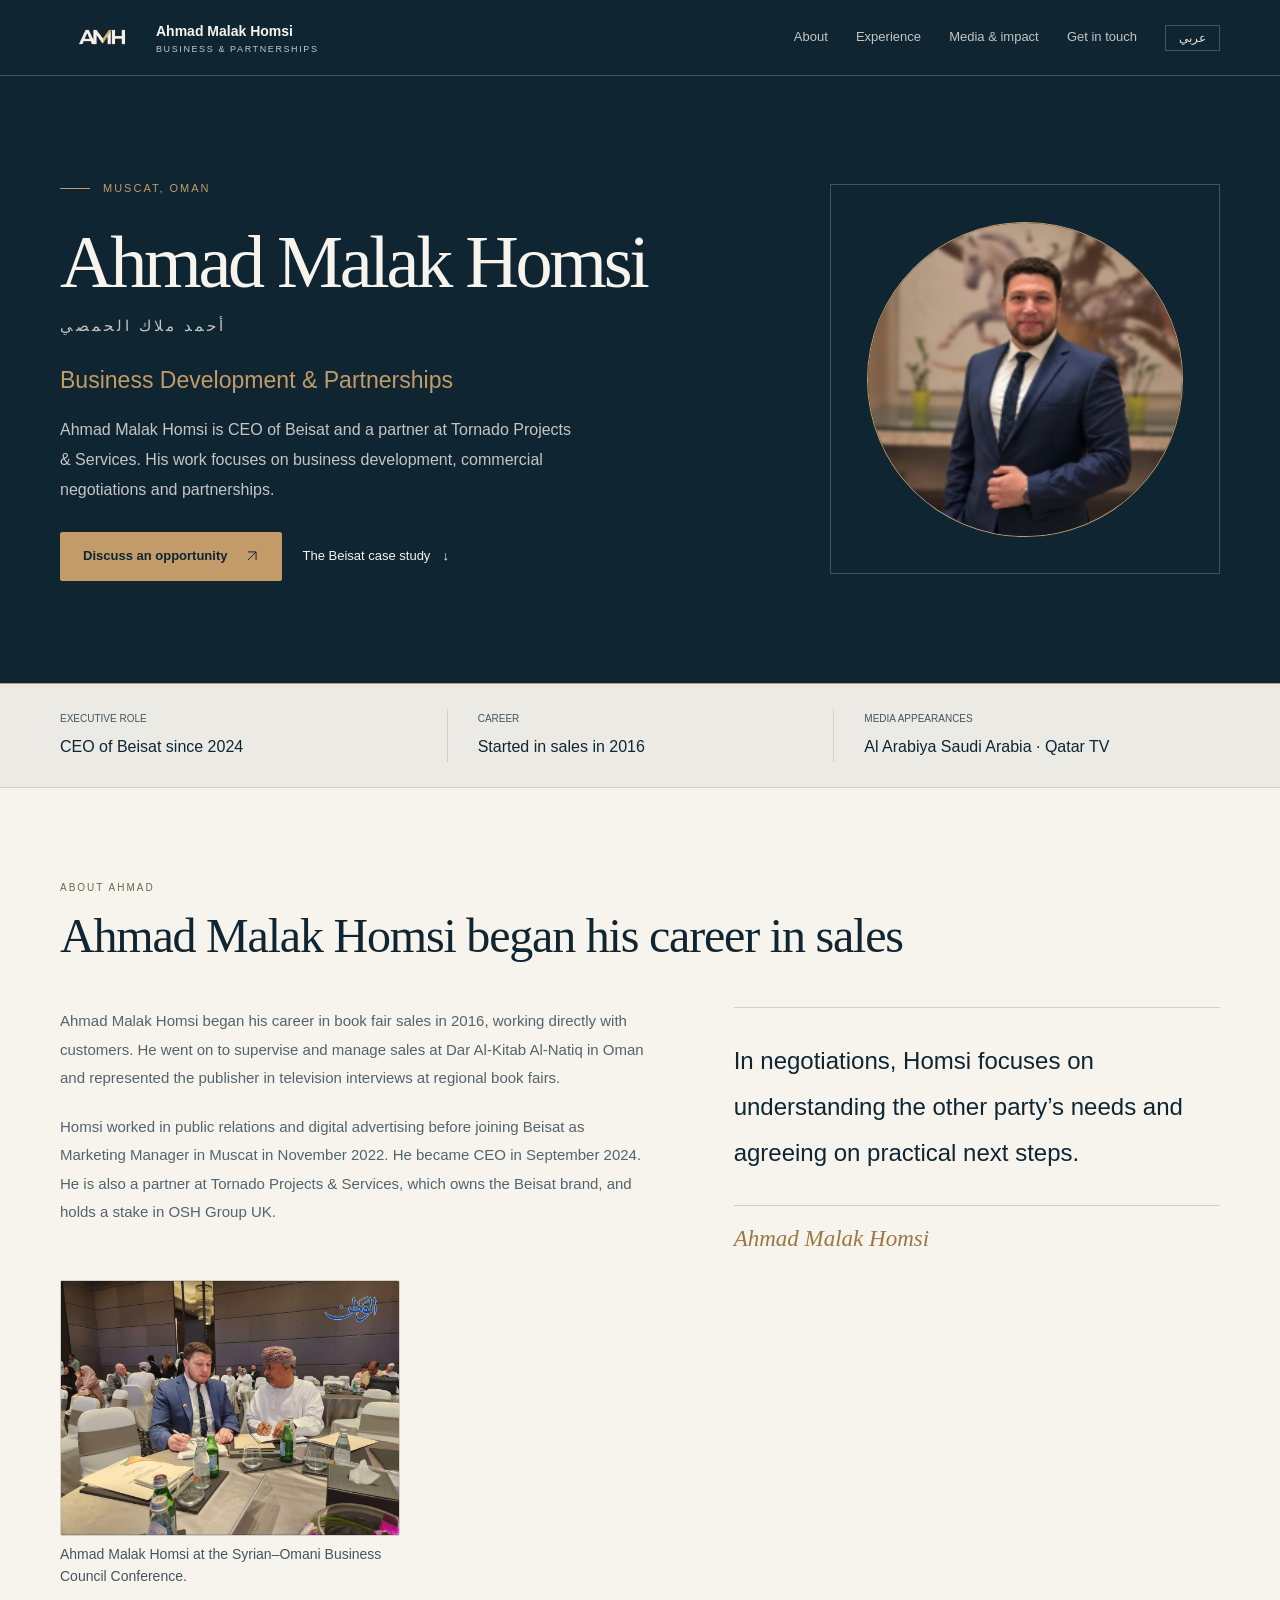
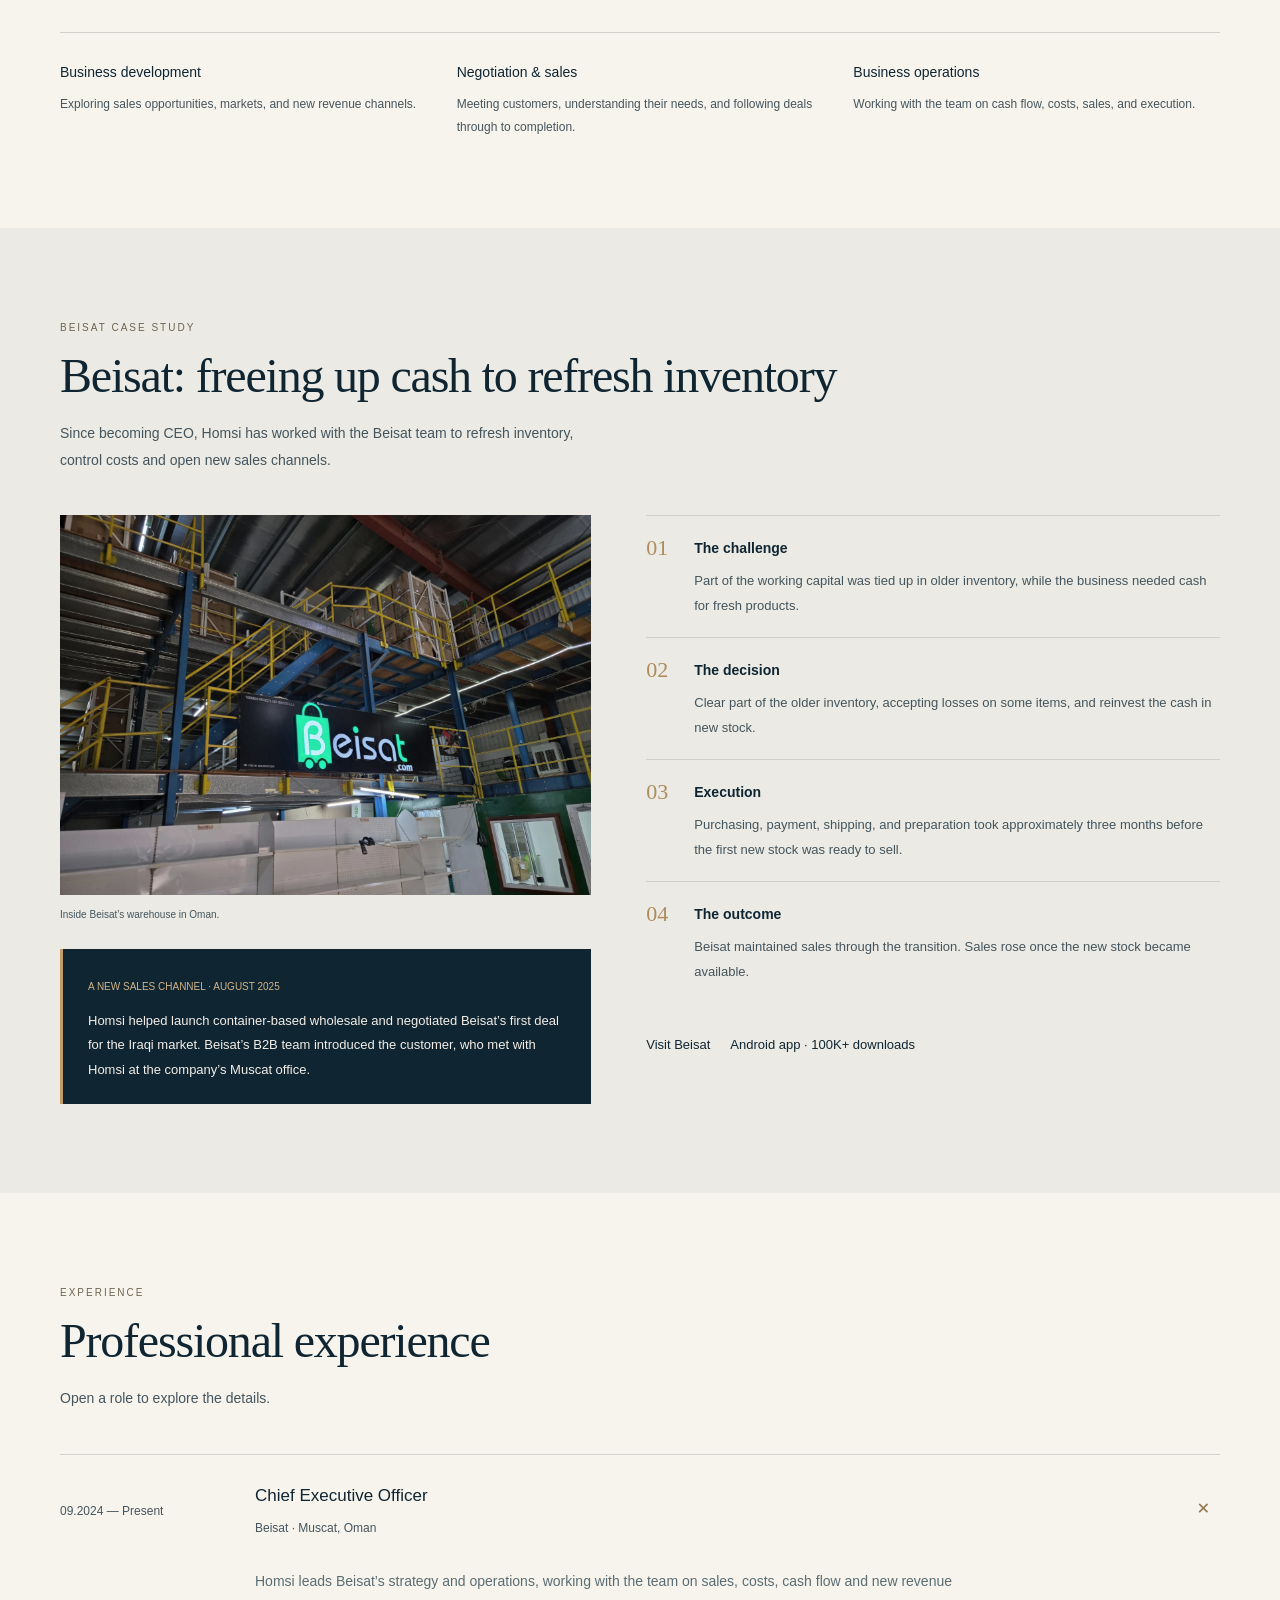
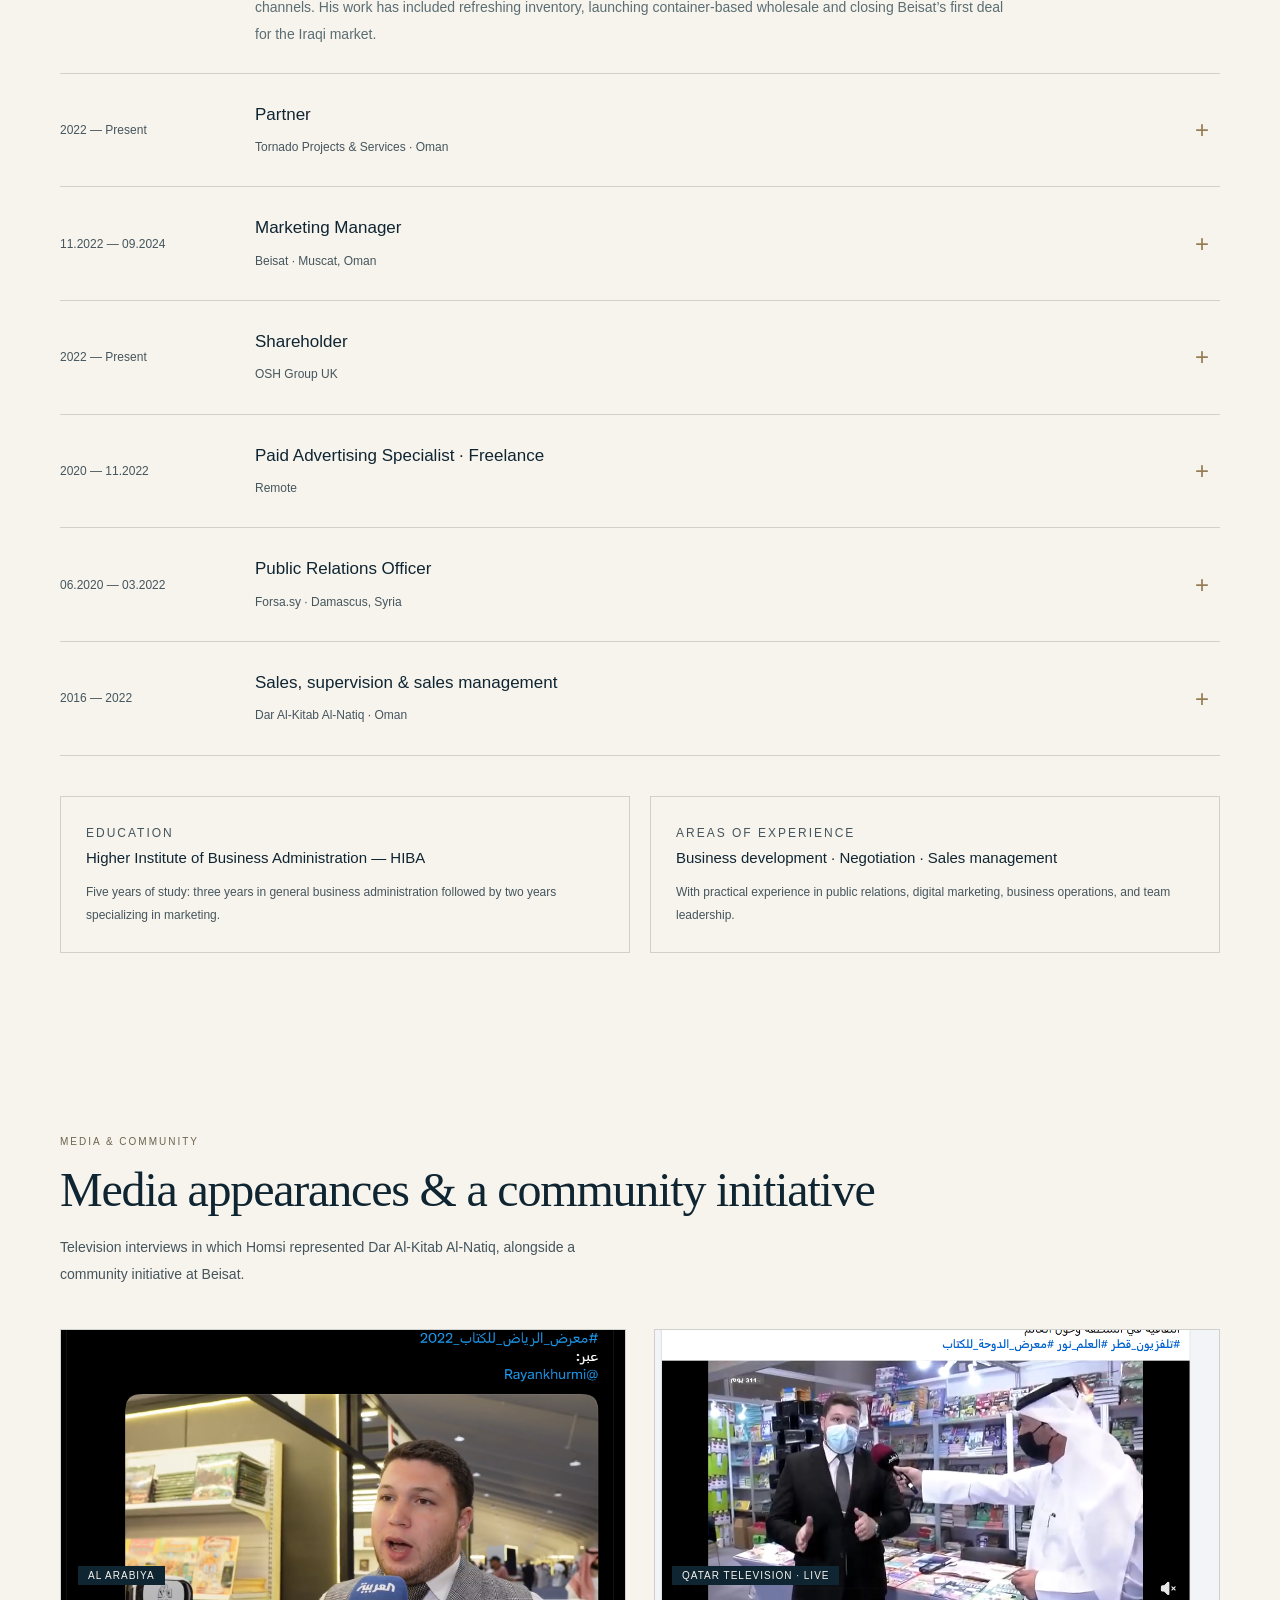
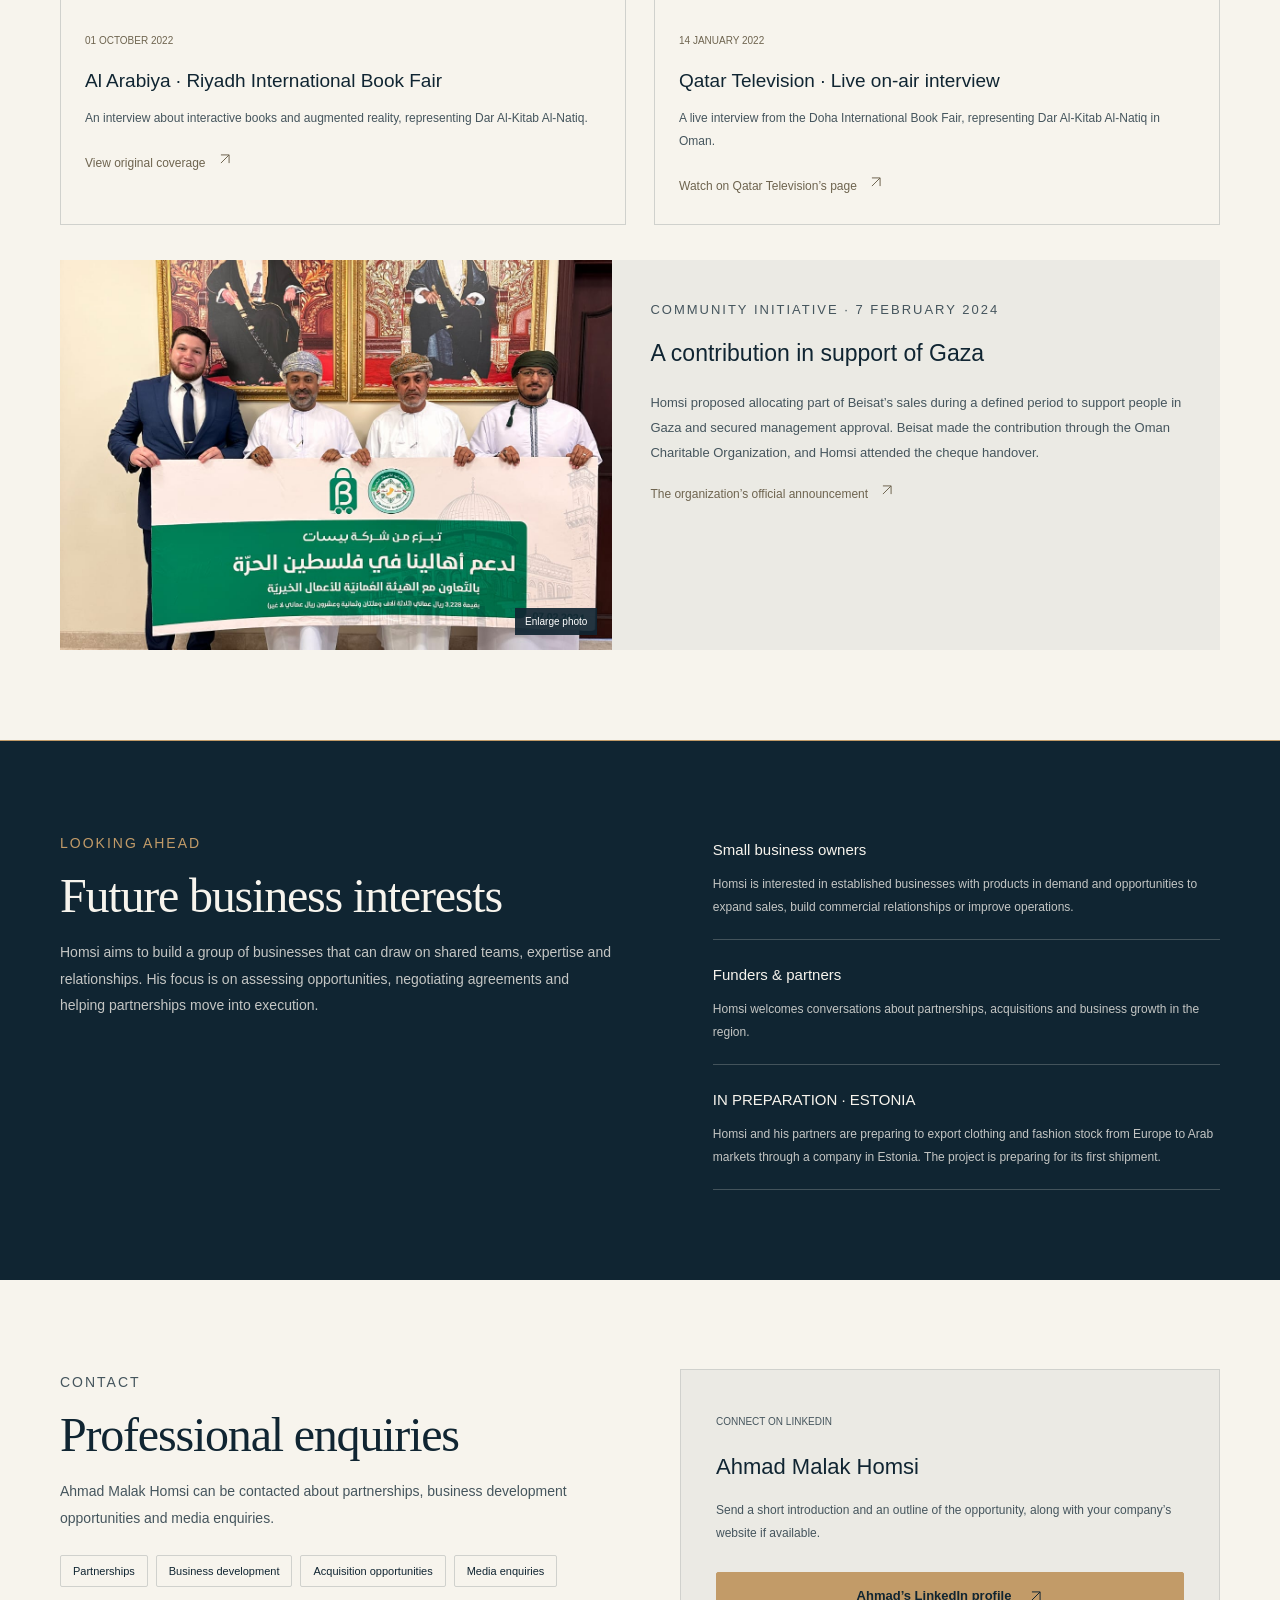
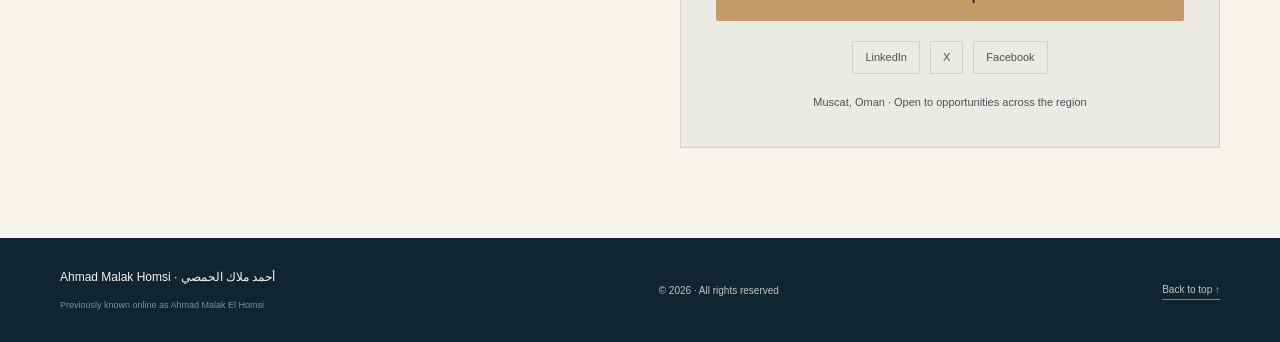
==== commit 64ab01e9: "Move the conference photograph into the biography" ====
--- a/en/index.html
+++ b/en/index.html
@@ -40,22 +40,6 @@
   summary { grid-template-columns: minmax(0, 95px) minmax(0, 1fr) 20px; }
 }
 
-.event-note {
-  display: flex;
-  align-items: center;
-  gap: 12px;
-  margin: 18px 0 0;
-  color: var(--muted);
-  font-size: .875rem;
-  line-height: 1.55;
-}
-.event-note img {
-  display: block;
-  flex: 0 0 auto;
-  width: 80px;
-  height: auto;
-  border-radius: var(--radius);
-}
 </style>
 <link rel="canonical" href="https://ahmadmalakhomsi.com/en/"><link rel="alternate" hreflang="ar" href="https://ahmadmalakhomsi.com/"><link rel="alternate" hreflang="en" href="https://ahmadmalakhomsi.com/en/"><link rel="alternate" hreflang="x-default" href="https://ahmadmalakhomsi.com/"><meta property="og:url" content="https://ahmadmalakhomsi.com/en/"><meta property="og:title" content="Ahmad Malak Homsi | Business Development &amp; Partnerships">
 <meta property="og:description" content="CEO of Beisat. Explore my work in business development, partnerships and negotiation.">
@@ -73,7 +57,7 @@
 <meta name="twitter:image" content="https://ahmadmalakhomsi.com/ahmad-malak-homsi-share.jpg">
 <meta name="twitter:image:alt" content="Portrait of Ahmad Malak Homsi with his name in English and Arabic">
 <link rel="icon" href="/favicon.svg" type="image/svg+xml" sizes="any">
-<link rel="stylesheet" href="/assets/brand.css?v=2">
+<link rel="stylesheet" href="/assets/brand.css?v=3">
 </head>
 <body dir="ltr">
 <svg width="0" height="0" aria-hidden="true" focusable="false" style="position:absolute">
@@ -105,7 +89,12 @@
 <div class="actions"><a class="button" href="#contact"><span>Discuss an opportunity</span><span class="arrow" aria-hidden="true"></span></a><a class="textlink" href="#case"><span>The Beisat case study</span><span aria-hidden="true">↓</span></a></div>
 </div><div class="portrait-frame"><div class="portrait-stage"><div class="portrait"><svg viewBox="147 314 218 218" role="img" aria-label="Portrait of Ahmad Malak Homsi"><image href="/assets/1b994fab6c26ddd7.png" width="1918" height="1065"></image></svg></div></div></div></div></section>
 <div class="trust"><div class="wrap trust-grid"><div class="trust-item"><small>EXECUTIVE ROLE</small><strong>CEO of Beisat since 2024</strong></div><div class="trust-item"><small>CAREER</small><strong>Started in sales in 2016</strong></div><div class="trust-item"><small>MEDIA APPEARANCES</small><strong>Al Arabiya Saudi Arabia · Qatar TV</strong></div></div></div>
-<section id="about" class="section"><div class="wrap"><div class="section-top"><div><p class="kicker">ABOUT AHMAD</p><h2>Ahmad Malak Homsi began his career in sales</h2></div><span class="number" aria-hidden="true">01 / ABOUT</span></div><div class="about-grid"><div class="about-copy"><p>Ahmad Malak Homsi began his career in book fair sales in 2016, working directly with customers. He went on to supervise and manage sales at Dar Al-Kitab Al-Natiq in Oman and represented the publisher in television interviews at regional book fairs.</p><p>Homsi worked in public relations and digital advertising before joining Beisat as Marketing Manager in Muscat in November 2022. He became CEO in September 2024. He is also a partner at Tornado Projects &amp; Services, which owns the Beisat brand, and holds a stake in OSH Group UK.</p></div><div><p class="quote">In negotiations, Homsi focuses on understanding the other party’s needs and agreeing on practical next steps.</p><span class="signature" dir="ltr">Ahmad Malak Homsi</span></div></div><div class="capabilities"><div><b>Business development</b><p>Exploring sales opportunities, markets, and new revenue channels.</p></div><div><b>Negotiation &amp; sales</b><p>Meeting customers, understanding their needs, and following deals through to completion.</p></div><div><b>Business operations</b><p>Working with the team on cash flow, costs, sales, and execution.</p></div></div></div></section>
+<section id="about" class="section"><div class="wrap"><div class="section-top"><div><p class="kicker">ABOUT AHMAD</p><h2>Ahmad Malak Homsi began his career in sales</h2></div><span class="number" aria-hidden="true">01 / ABOUT</span></div><div class="about-grid"><div class="about-copy"><p>Ahmad Malak Homsi began his career in book fair sales in 2016, working directly with customers. He went on to supervise and manage sales at Dar Al-Kitab Al-Natiq in Oman and represented the publisher in television interviews at regional book fairs.</p><p>Homsi worked in public relations and digital advertising before joining Beisat as Marketing Manager in Muscat in November 2022. He became CEO in September 2024. He is also a partner at Tornado Projects &amp; Services, which owns the Beisat brand, and holds a stake in OSH Group UK.</p></div><div><p class="quote">In negotiations, Homsi focuses on understanding the other party’s needs and agreeing on practical next steps.</p><span class="signature" dir="ltr">Ahmad Malak Homsi</span></div></div>
+<figure class="event-note">
+  <img src="/assets/syrian-omani-business-council.jpg" alt="Ahmad Malak Homsi taking notes at the Syrian–Omani Business Council Conference" width="1170" height="878" loading="lazy">
+  <figcaption>Ahmad Malak Homsi at the Syrian–Omani Business Council Conference.</figcaption>
+</figure>
+<div class="capabilities"><div><b>Business development</b><p>Exploring sales opportunities, markets, and new revenue channels.</p></div><div><b>Negotiation &amp; sales</b><p>Meeting customers, understanding their needs, and following deals through to completion.</p></div><div><b>Business operations</b><p>Working with the team on cash flow, costs, sales, and execution.</p></div></div></div></section>
 <section class="section case" id="case"><div class="wrap"><div class="section-top"><div><p class="kicker">BEISAT CASE STUDY</p><h2>Beisat: freeing up cash to refresh inventory</h2><p class="section-lead">Since becoming CEO, Homsi has worked with the Beisat team to refresh inventory, control costs and open new sales channels.</p></div><span class="number" aria-hidden="true">02 / BEISAT</span></div><div class="case-grid"><div><img class="case-image" src="/assets/f78b34d52b86da25.jpg" alt="Beisat sign inside the company warehouse in Oman" loading="lazy"><p class="photo-credit">Inside Beisat’s warehouse in Oman.</p><div class="deal-note"><small>A NEW SALES CHANNEL · AUGUST 2025</small><p>Homsi helped launch container-based wholesale and negotiated Beisat’s first deal for the Iraqi market. Beisat’s B2B team introduced the customer, who met with Homsi at the company’s Muscat office.</p></div></div><div><div class="case-step"><span class="step-num">01</span><div><h3>The challenge</h3><p>Part of the working capital was tied up in older inventory, while the business needed cash for fresh products.</p></div></div><div class="case-step"><span class="step-num">02</span><div><h3>The decision</h3><p>Clear part of the older inventory, accepting losses on some items, and reinvest the cash in new stock.</p></div></div><div class="case-step"><span class="step-num">03</span><div><h3>Execution</h3><p>Purchasing, payment, shipping, and preparation took approximately three months before the first new stock was ready to sell.</p></div></div><div class="case-step"><span class="step-num">04</span><div><h3>The outcome</h3><p>Beisat maintained sales through the transition. Sales rose once the new stock became available.</p></div></div><div class="actions"><a class="textlink" href="https://beisat.com/" target="_blank" rel="noopener noreferrer"><span>Visit Beisat</span></a><a class="textlink" href="https://play.google.com/store/apps/details?id=com.beisat.android&amp;hl=en" target="_blank" rel="noopener noreferrer"><span>Android app · 100K+ downloads</span></a></div></div></div></div></section>
 <section class="section" id="experience"><div class="wrap"><div class="section-top"><div><p class="kicker">EXPERIENCE</p><h2>Professional experience</h2><p class="section-lead">Open a role to explore the details.</p></div><span class="number" aria-hidden="true">03 / EXPERIENCE</span></div><div class="timeline">
 <details open><summary><span class="date">09.2024 — Present</span><span><strong class="role-title">Chief Executive Officer</strong><span class="company">Beisat · Muscat, Oman</span></span><span class="plus" aria-hidden="true">+</span></summary><div class="detail-content"><p>Homsi leads Beisat’s strategy and operations, working with the team on sales, costs, cash flow and new revenue channels. His work has included refreshing inventory, launching container-based wholesale and closing Beisat’s first deal for the Iraqi market.</p></div></details>
@@ -116,12 +105,8 @@
 <details><summary><span class="date">06.2020 — 03.2022</span><span><strong class="role-title">Public Relations Officer</strong><span class="company">Forsa.sy · Damascus, Syria</span></span><span class="plus" aria-hidden="true">+</span></summary><div class="detail-content"><p>Homsi managed the platform’s external relationships and communications with businesses and international organizations.</p><a href="https://www.facebook.com/share/p/1FXpP3RZpK/" target="_blank" rel="noopener noreferrer">Forsa’s team introduction </a></div></details>
 <details><summary><span class="date">2016 — 2022</span><span><strong class="role-title">Sales, supervision &amp; sales management</strong><span class="company">Dar Al-Kitab Al-Natiq · Oman</span></span><span class="plus" aria-hidden="true">+</span></summary><div class="detail-content"><p>Homsi began in book fair sales and moved into supervision and sales management. He worked directly with customers and represented the publisher in television interviews at regional book fairs.</p></div></details></div>
 <div class="education"><div class="edu-panel"><p class="kicker">EDUCATION</p><h3>Higher Institute of Business Administration — HIBA</h3><p>Five years of study: three years in general business administration followed by two years specializing in marketing.</p></div><div class="edu-panel"><p class="kicker">AREAS OF EXPERIENCE</p><h3>Business development · Negotiation · Sales management</h3><p>With practical experience in public relations, digital marketing, business operations, and team leadership.</p></div></div></div></section>
-<section class="section media-section" id="media"><div class="wrap"><div class="section-top"><div><p class="kicker">MEDIA &amp; COMMUNITY</p><h2>Media appearances &amp; professional events</h2><p class="section-lead">Television interviews in which Homsi represented Dar Al-Kitab Al-Natiq, alongside a community initiative at Beisat.</p></div><span class="number" aria-hidden="true">04 / MEDIA</span></div><div class="media-grid"><article class="media-card"><a href="https://x.com/AlArabiya_KSA/status/1576208315209621504" target="_blank" rel="noopener noreferrer" class="media-visual" aria-label="Watch the Al Arabiya interview"><img src="/assets/538112f0e08a0ca0.png" alt="Ahmad Malak Homsi on Al Arabiya at the Riyadh International Book Fair" loading="lazy"><span class="media-tag">AL ARABIYA</span></a><div class="media-body"><small>01 OCTOBER 2022</small><h3>Al Arabiya · Riyadh International Book Fair</h3><p>An interview about interactive books and augmented reality, representing Dar Al-Kitab Al-Natiq.</p><a class="media-link" href="https://x.com/AlArabiya_KSA/status/1576208315209621504" target="_blank" rel="noopener noreferrer"><span>View original coverage</span></a></div></article><article class="media-card"><a class="media-visual" href="https://www.facebook.com/share/v/19sV444Bwp/" target="_blank" rel="noopener noreferrer" aria-label="Watch the Qatar Television interview"><img src="/assets/9ce82f50197b140a.png" alt="Ahmad Malak Homsi live on Qatar Television at the Doha International Book Fair" loading="lazy"><span class="media-tag">QATAR TELEVISION · LIVE</span></a><div class="media-body"><small>14 JANUARY 2022</small><h3>Qatar Television · Live on-air interview</h3><p>A live interview from the Doha International Book Fair, representing Dar Al-Kitab Al-Natiq in Oman.</p><a class="media-link" href="https://www.facebook.com/share/v/19sV444Bwp/" target="_blank" rel="noopener noreferrer"><span>Watch on Qatar Television’s page</span></a></div></article></div>
+<section class="section media-section" id="media"><div class="wrap"><div class="section-top"><div><p class="kicker">MEDIA &amp; COMMUNITY</p><h2>Media appearances &amp; a community initiative</h2><p class="section-lead">Television interviews in which Homsi represented Dar Al-Kitab Al-Natiq, alongside a community initiative at Beisat.</p></div><span class="number" aria-hidden="true">04 / MEDIA</span></div><div class="media-grid"><article class="media-card"><a href="https://x.com/AlArabiya_KSA/status/1576208315209621504" target="_blank" rel="noopener noreferrer" class="media-visual" aria-label="Watch the Al Arabiya interview"><img src="/assets/538112f0e08a0ca0.png" alt="Ahmad Malak Homsi on Al Arabiya at the Riyadh International Book Fair" loading="lazy"><span class="media-tag">AL ARABIYA</span></a><div class="media-body"><small>01 OCTOBER 2022</small><h3>Al Arabiya · Riyadh International Book Fair</h3><p>An interview about interactive books and augmented reality, representing Dar Al-Kitab Al-Natiq.</p><a class="media-link" href="https://x.com/AlArabiya_KSA/status/1576208315209621504" target="_blank" rel="noopener noreferrer"><span>View original coverage</span></a></div></article><article class="media-card"><a class="media-visual" href="https://www.facebook.com/share/v/19sV444Bwp/" target="_blank" rel="noopener noreferrer" aria-label="Watch the Qatar Television interview"><img src="/assets/9ce82f50197b140a.png" alt="Ahmad Malak Homsi live on Qatar Television at the Doha International Book Fair" loading="lazy"><span class="media-tag">QATAR TELEVISION · LIVE</span></a><div class="media-body"><small>14 JANUARY 2022</small><h3>Qatar Television · Live on-air interview</h3><p>A live interview from the Doha International Book Fair, representing Dar Al-Kitab Al-Natiq in Oman.</p><a class="media-link" href="https://www.facebook.com/share/v/19sV444Bwp/" target="_blank" rel="noopener noreferrer"><span>Watch on Qatar Television’s page</span></a></div></article></div>
 <article class="community"><button class="community-picture" id="open-photo" type="button" aria-label="Enlarge the Beisat donation handover photo"><img src="/assets/8f0a66f0a7d22e40.jpg" alt="Ahmad Malak Homsi at the handover of Beisat’s contribution in support of Gaza on February 7, 2024" loading="lazy"><span class="zoom-hint">Enlarge photo </span></button><div class="community-copy"><p class="kicker">COMMUNITY INITIATIVE · 7 FEBRUARY 2024</p><h3>A contribution in support of Gaza</h3><p>Homsi proposed allocating part of Beisat’s sales during a defined period to support people in Gaza and secured management approval. Beisat made the contribution through the Oman Charitable Organization, and Homsi attended the cheque handover.</p><a class="media-link" href="https://x.com/ocooman/status/1755144523699646489" target="_blank" rel="noopener noreferrer"><span>The organization’s official announcement</span></a></div></article>
-<figure class="event-note">
-  <img src="/assets/syrian-omani-business-council.jpg" alt="Ahmad Malak Homsi taking notes at the Syrian–Omani Business Council Conference" width="1170" height="878" loading="lazy">
-  <figcaption><span class="event-label">PROFESSIONAL EVENT</span>Ahmad Malak Homsi at the Syrian–Omani Business Council Conference.</figcaption>
-</figure>
 </div></section>
 <section class="section vision" id="vision"><div class="wrap vision-grid"><div><p class="kicker">LOOKING AHEAD</p><h2>Future business interests</h2><p>Homsi aims to build a group of businesses that can draw on shared teams, expertise and relationships. His focus is on assessing opportunities, negotiating agreements and helping partnerships move into execution.</p></div><div class="vision-list"><div class="vision-item"><strong>Small business owners</strong><p>Homsi is interested in established businesses with products in demand and opportunities to expand sales, build commercial relationships or improve operations.</p></div><div class="vision-item"><strong>Funders &amp; partners</strong><p>Homsi welcomes conversations about partnerships, acquisitions and business growth in the region.</p></div><div class="vision-item"><strong>IN PREPARATION · ESTONIA</strong><p>Homsi and his partners are preparing to export clothing and fashion stock from Europe to Arab markets through a company in Estonia. The project is preparing for its first shipment.</p></div></div></div></section>
 <section class="section contact" id="contact"><div class="wrap contact-grid"><div><p class="kicker">CONTACT</p><h2>Professional enquiries</h2><p>Ahmad Malak Homsi can be contacted about partnerships, business development opportunities and media enquiries.</p><div class="contact-topics"><span class="topic">Partnerships</span><span class="topic">Business development</span><span class="topic">Acquisition opportunities</span><span class="topic">Media enquiries</span></div></div><div class="contact-panel"><small>CONNECT ON LINKEDIN</small><h3>Ahmad Malak Homsi</h3><p>Send a short introduction and an outline of the opportunity, along with your company’s website if available.</p><a class="button" href="https://www.linkedin.com/in/ahmad-malak-elhomsi/" target="_blank" rel="noopener noreferrer"><span>Ahmad’s LinkedIn profile</span></a><div class="social-links" aria-label="Social profiles"><a href="https://www.linkedin.com/in/ahmad-malak-elhomsi/" target="_blank" rel="noopener noreferrer">LinkedIn</a><a href="https://x.com/MalakHomsi" target="_blank" rel="noopener noreferrer">X</a><a href="https://www.facebook.com/Ahmad.malak.homsi" target="_blank" rel="noopener noreferrer">Facebook</a></div><div class="contact-location">Muscat, Oman · Open to opportunities across the region</div></div></div></section>
--- a/assets/brand.css
+++ b/assets/brand.css
@@ -163,35 +163,22 @@
 .community-copy p, .case-step p, .contact-location, .social-links a { color: var(--muted); }
 
 .event-note {
-  display: grid;
-  grid-template-columns: clamp(106px, 17vw, 206px) minmax(0, 1fr);
-  align-items: center;
-  gap: clamp(14px, 2.3vw, 28px);
-  margin: 30px 0 0;
-  padding-block: 20px 0;
-  border-top: 1px solid var(--line);
-  color: var(--ink);
-  font-size: clamp(14px, 1.5vw, 17px);
-  line-height: 1.65;
+  max-width: 340px;
+  margin: 28px 0 0;
+  color: var(--muted);
+  font-size: 14px;
+  line-height: 1.55;
 }
 
 .event-note img {
+  display: block;
   width: 100%;
   height: auto;
   border: 1px solid var(--line);
   border-radius: var(--radius);
 }
 
-.event-label {
-  display: block;
-  margin-bottom: 4px;
-  color: var(--dark-gold);
-  font-size: 11px;
-  font-weight: 700;
-  letter-spacing: .08em;
-}
-
-html[lang="ar"] .event-label { letter-spacing: normal; }
+.event-note figcaption { margin-top: 8px; }
 
 .vision {
   color: var(--paper);
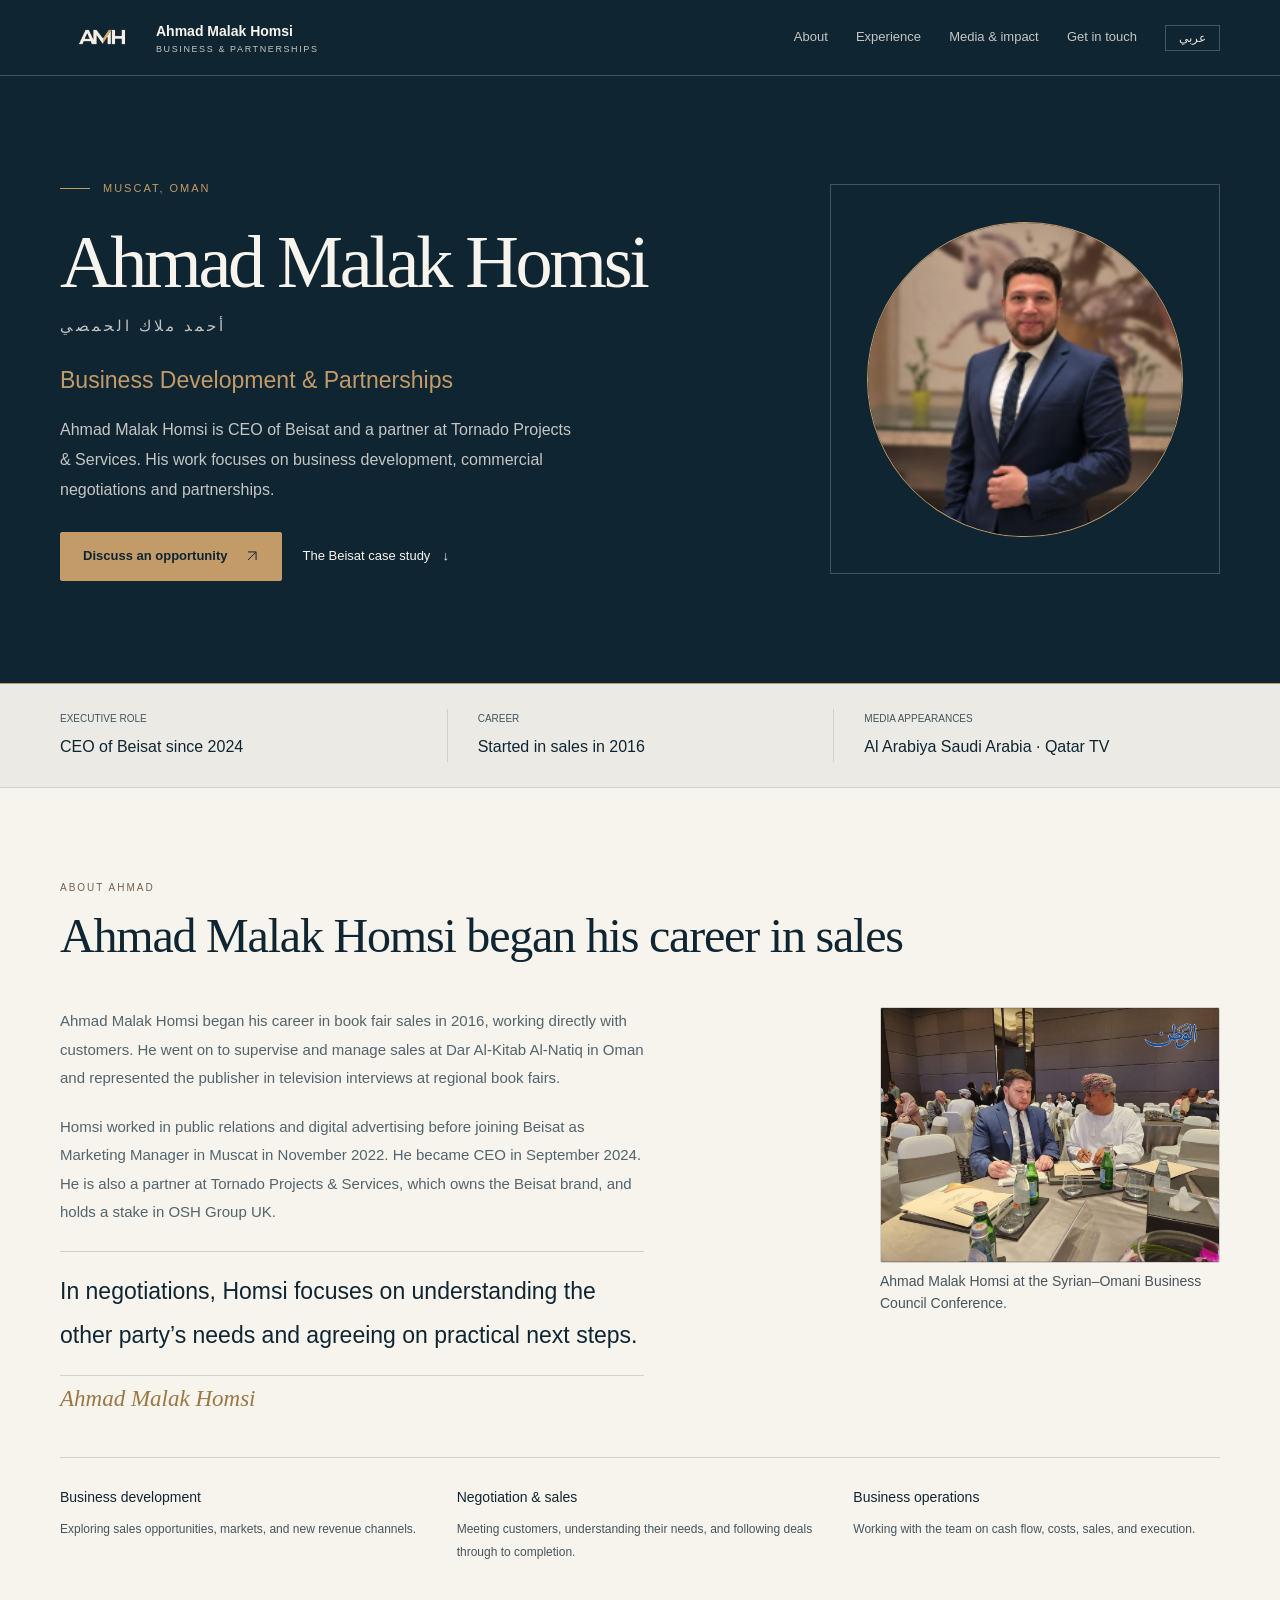
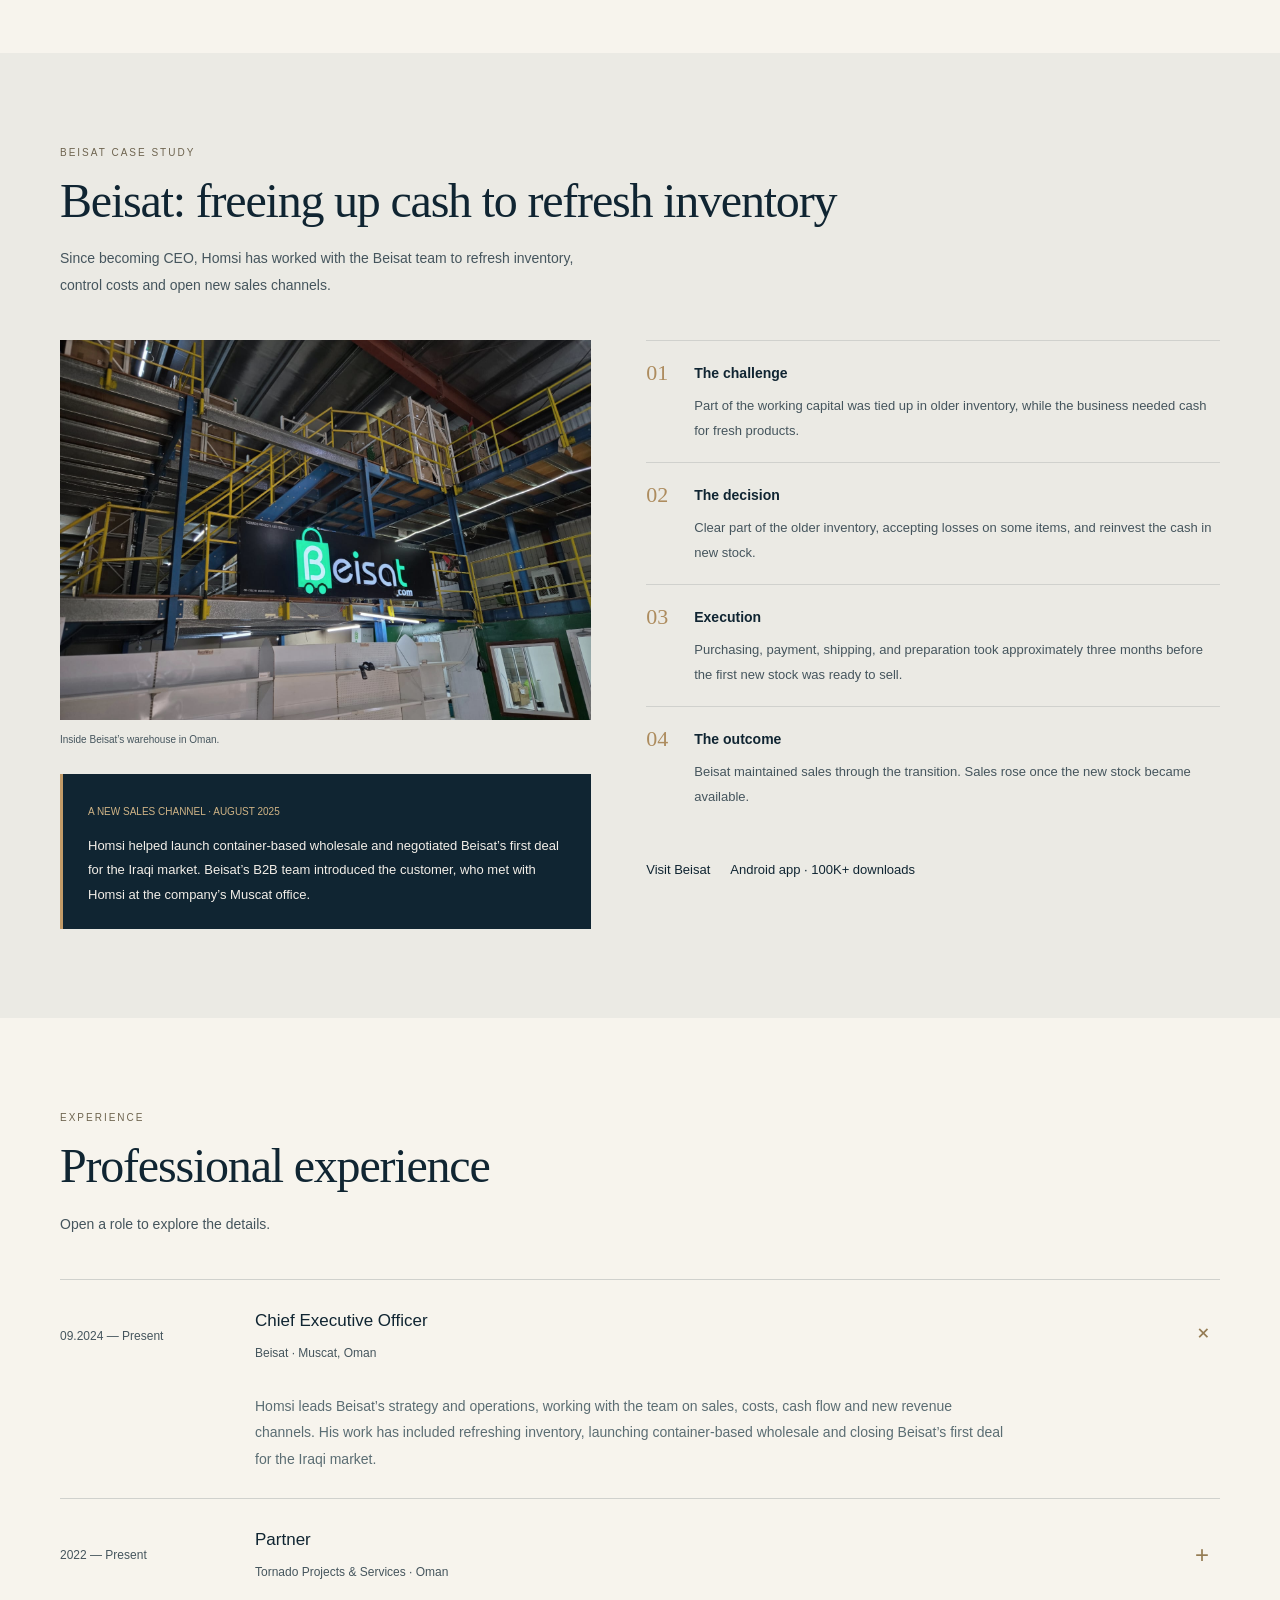
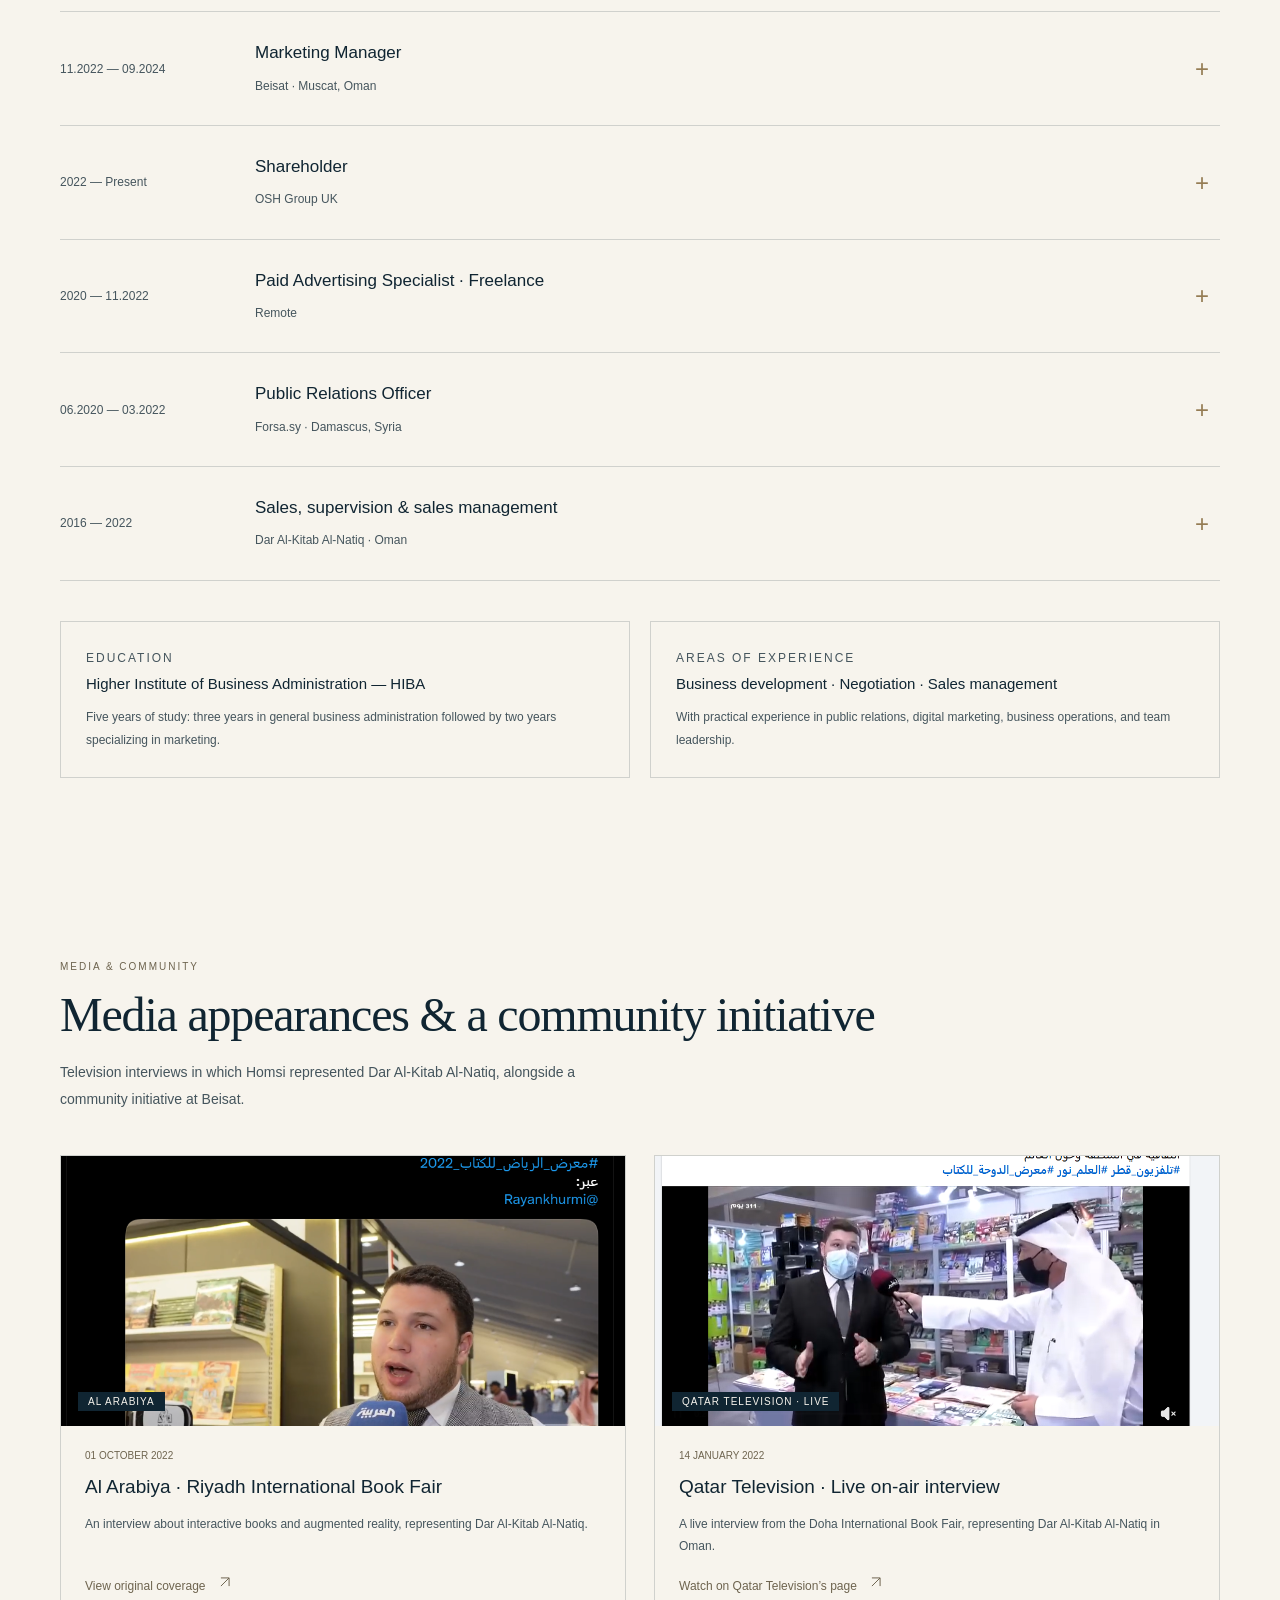
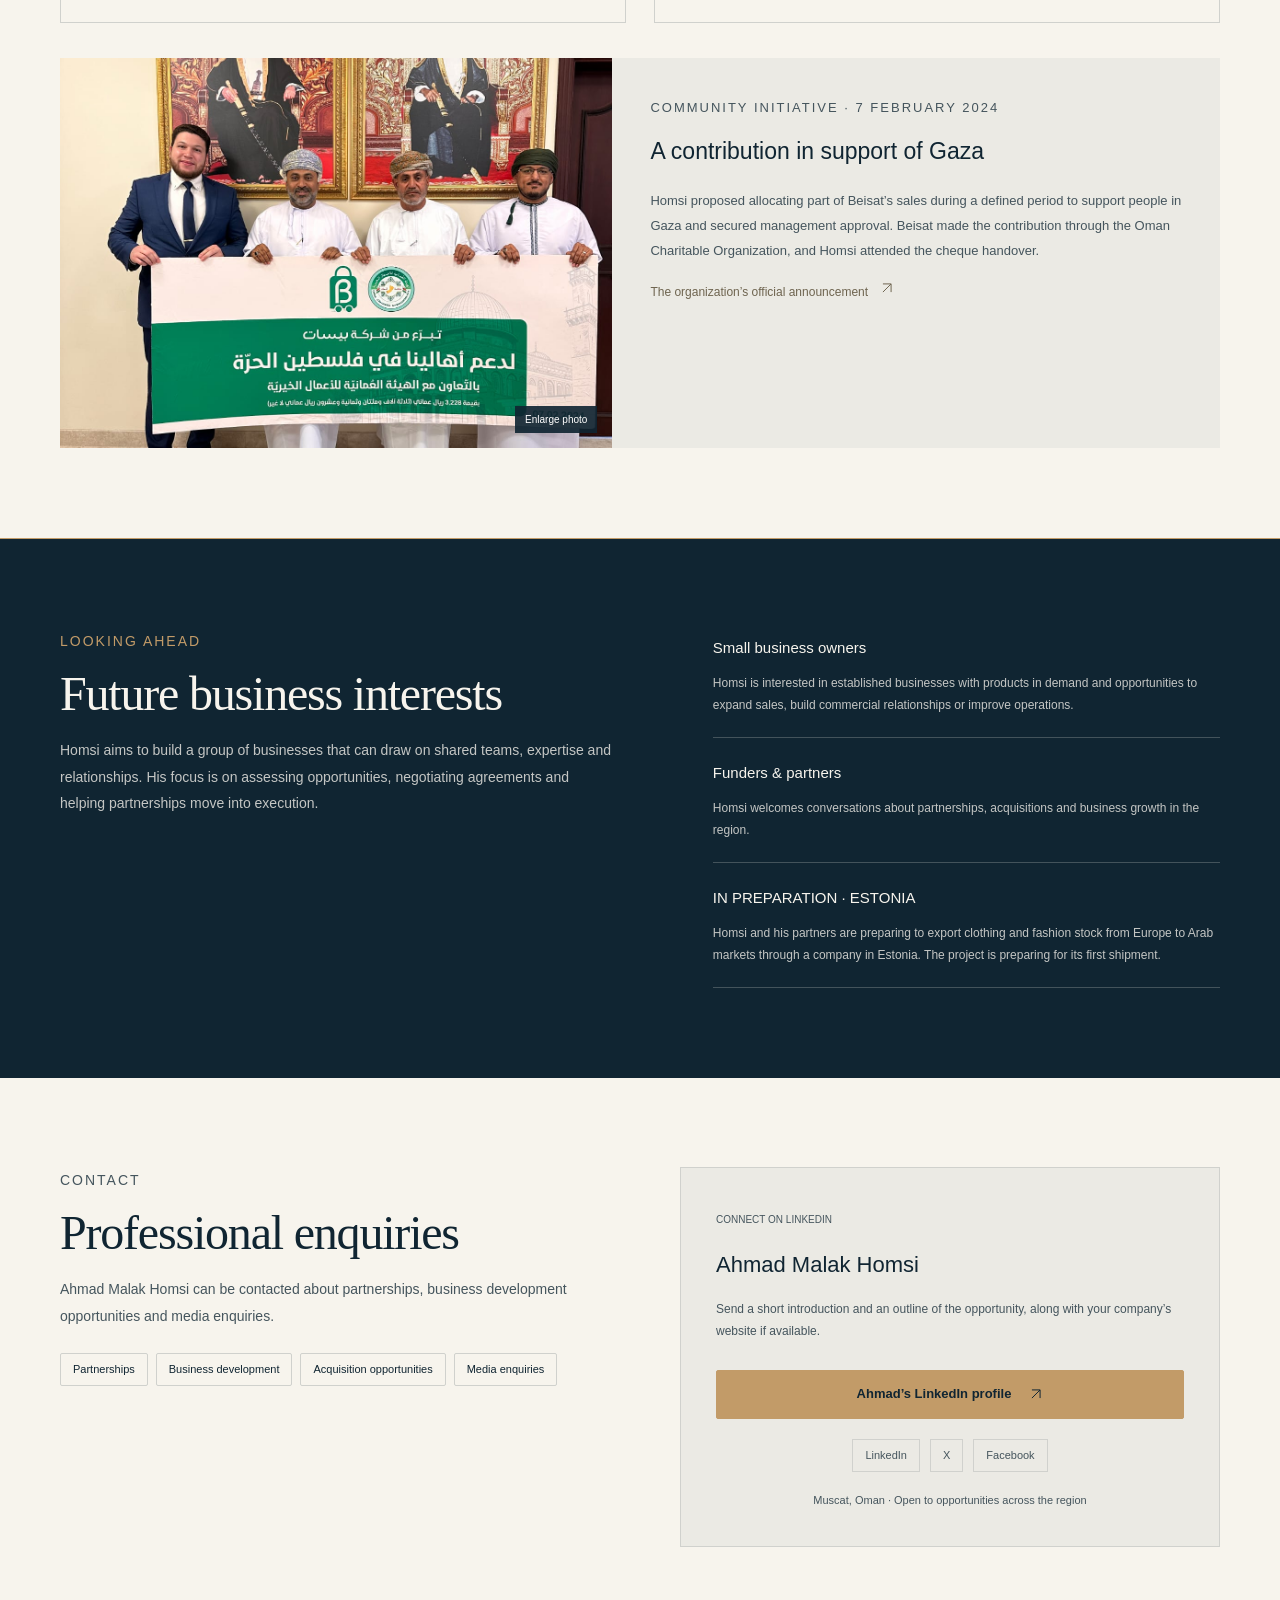
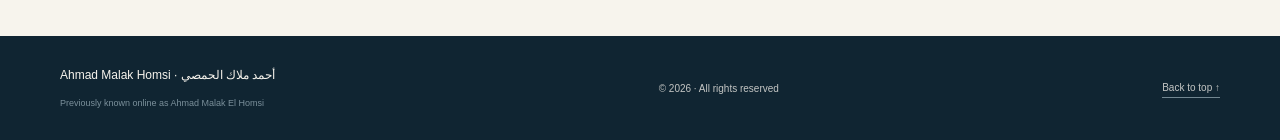
==== commit 033f984b: "Align the biography and media layouts in both languages" ====
--- a/en/index.html
+++ b/en/index.html
@@ -57,7 +57,7 @@
 <meta name="twitter:image" content="https://ahmadmalakhomsi.com/ahmad-malak-homsi-share.jpg">
 <meta name="twitter:image:alt" content="Portrait of Ahmad Malak Homsi with his name in English and Arabic">
 <link rel="icon" href="/favicon.svg" type="image/svg+xml" sizes="any">
-<link rel="stylesheet" href="/assets/brand.css?v=3">
+<link rel="stylesheet" href="/assets/brand.css?v=4">
 </head>
 <body dir="ltr">
 <svg width="0" height="0" aria-hidden="true" focusable="false" style="position:absolute">
@@ -89,11 +89,13 @@
 <div class="actions"><a class="button" href="#contact"><span>Discuss an opportunity</span><span class="arrow" aria-hidden="true"></span></a><a class="textlink" href="#case"><span>The Beisat case study</span><span aria-hidden="true">↓</span></a></div>
 </div><div class="portrait-frame"><div class="portrait-stage"><div class="portrait"><svg viewBox="147 314 218 218" role="img" aria-label="Portrait of Ahmad Malak Homsi"><image href="/assets/1b994fab6c26ddd7.png" width="1918" height="1065"></image></svg></div></div></div></div></section>
 <div class="trust"><div class="wrap trust-grid"><div class="trust-item"><small>EXECUTIVE ROLE</small><strong>CEO of Beisat since 2024</strong></div><div class="trust-item"><small>CAREER</small><strong>Started in sales in 2016</strong></div><div class="trust-item"><small>MEDIA APPEARANCES</small><strong>Al Arabiya Saudi Arabia · Qatar TV</strong></div></div></div>
-<section id="about" class="section"><div class="wrap"><div class="section-top"><div><p class="kicker">ABOUT AHMAD</p><h2>Ahmad Malak Homsi began his career in sales</h2></div><span class="number" aria-hidden="true">01 / ABOUT</span></div><div class="about-grid"><div class="about-copy"><p>Ahmad Malak Homsi began his career in book fair sales in 2016, working directly with customers. He went on to supervise and manage sales at Dar Al-Kitab Al-Natiq in Oman and represented the publisher in television interviews at regional book fairs.</p><p>Homsi worked in public relations and digital advertising before joining Beisat as Marketing Manager in Muscat in November 2022. He became CEO in September 2024. He is also a partner at Tornado Projects &amp; Services, which owns the Beisat brand, and holds a stake in OSH Group UK.</p></div><div><p class="quote">In negotiations, Homsi focuses on understanding the other party’s needs and agreeing on practical next steps.</p><span class="signature" dir="ltr">Ahmad Malak Homsi</span></div></div>
+<section id="about" class="section"><div class="wrap"><div class="section-top"><div><p class="kicker">ABOUT AHMAD</p><h2>Ahmad Malak Homsi began his career in sales</h2></div><span class="number" aria-hidden="true">01 / ABOUT</span></div><div class="about-grid"><div class="about-copy"><p>Ahmad Malak Homsi began his career in book fair sales in 2016, working directly with customers. He went on to supervise and manage sales at Dar Al-Kitab Al-Natiq in Oman and represented the publisher in television interviews at regional book fairs.</p><p>Homsi worked in public relations and digital advertising before joining Beisat as Marketing Manager in Muscat in November 2022. He became CEO in September 2024. He is also a partner at Tornado Projects &amp; Services, which owns the Beisat brand, and holds a stake in OSH Group UK.</p></div>
 <figure class="event-note">
   <img src="/assets/syrian-omani-business-council.jpg" alt="Ahmad Malak Homsi taking notes at the Syrian–Omani Business Council Conference" width="1170" height="878" loading="lazy">
   <figcaption>Ahmad Malak Homsi at the Syrian–Omani Business Council Conference.</figcaption>
 </figure>
+<div class="about-quote"><p class="quote">In negotiations, Homsi focuses on understanding the other party’s needs and agreeing on practical next steps.</p><span class="signature" dir="ltr">Ahmad Malak Homsi</span></div>
+</div>
 <div class="capabilities"><div><b>Business development</b><p>Exploring sales opportunities, markets, and new revenue channels.</p></div><div><b>Negotiation &amp; sales</b><p>Meeting customers, understanding their needs, and following deals through to completion.</p></div><div><b>Business operations</b><p>Working with the team on cash flow, costs, sales, and execution.</p></div></div></div></section>
 <section class="section case" id="case"><div class="wrap"><div class="section-top"><div><p class="kicker">BEISAT CASE STUDY</p><h2>Beisat: freeing up cash to refresh inventory</h2><p class="section-lead">Since becoming CEO, Homsi has worked with the Beisat team to refresh inventory, control costs and open new sales channels.</p></div><span class="number" aria-hidden="true">02 / BEISAT</span></div><div class="case-grid"><div><img class="case-image" src="/assets/f78b34d52b86da25.jpg" alt="Beisat sign inside the company warehouse in Oman" loading="lazy"><p class="photo-credit">Inside Beisat’s warehouse in Oman.</p><div class="deal-note"><small>A NEW SALES CHANNEL · AUGUST 2025</small><p>Homsi helped launch container-based wholesale and negotiated Beisat’s first deal for the Iraqi market. Beisat’s B2B team introduced the customer, who met with Homsi at the company’s Muscat office.</p></div></div><div><div class="case-step"><span class="step-num">01</span><div><h3>The challenge</h3><p>Part of the working capital was tied up in older inventory, while the business needed cash for fresh products.</p></div></div><div class="case-step"><span class="step-num">02</span><div><h3>The decision</h3><p>Clear part of the older inventory, accepting losses on some items, and reinvest the cash in new stock.</p></div></div><div class="case-step"><span class="step-num">03</span><div><h3>Execution</h3><p>Purchasing, payment, shipping, and preparation took approximately three months before the first new stock was ready to sell.</p></div></div><div class="case-step"><span class="step-num">04</span><div><h3>The outcome</h3><p>Beisat maintained sales through the transition. Sales rose once the new stock became available.</p></div></div><div class="actions"><a class="textlink" href="https://beisat.com/" target="_blank" rel="noopener noreferrer"><span>Visit Beisat</span></a><a class="textlink" href="https://play.google.com/store/apps/details?id=com.beisat.android&amp;hl=en" target="_blank" rel="noopener noreferrer"><span>Android app · 100K+ downloads</span></a></div></div></div></div></section>
 <section class="section" id="experience"><div class="wrap"><div class="section-top"><div><p class="kicker">EXPERIENCE</p><h2>Professional experience</h2><p class="section-lead">Open a role to explore the details.</p></div><span class="number" aria-hidden="true">03 / EXPERIENCE</span></div><div class="timeline">
--- a/assets/brand.css
+++ b/assets/brand.css
@@ -146,6 +146,34 @@
 
 .section .number { display: none; }
 
+.about-grid {
+  grid-template-columns: minmax(0, 1.2fr) minmax(0, 1fr);
+  grid-template-areas:
+    "bio photo"
+    "quote photo";
+  align-items: start;
+  column-gap: clamp(32px, 7vw, 90px);
+  row-gap: 24px;
+}
+
+.about-copy { grid-area: bio; }
+
+.about-copy p:last-child { margin-block-end: 0; }
+
+.about-quote { grid-area: quote; }
+
+.about-quote .quote {
+  padding-block: 18px;
+  font-size: clamp(18px, 2.1vw, 23px);
+}
+
+.about-quote .signature {
+  margin-block-start: 10px;
+  text-align: match-parent;
+}
+
+html[lang="ar"] .date { text-align: right; }
+
 .media-section { background: var(--paper); }
 
 .media-card {
@@ -153,6 +181,15 @@
   border-color: var(--line);
 }
 
+.media-body {
+  display: flex;
+  flex: 1;
+  flex-direction: column;
+  align-items: flex-start;
+}
+
+.media-body .media-link { margin-block-start: auto; }
+
 .media-visual, .community-picture { background: var(--soft-panel); }
 
 .media-tag {
@@ -163,8 +200,11 @@
 .community-copy p, .case-step p, .contact-location, .social-links a { color: var(--muted); }
 
 .event-note {
+  grid-area: photo;
+  justify-self: end;
+  width: 100%;
   max-width: 340px;
-  margin: 28px 0 0;
+  margin: 0;
   color: var(--muted);
   font-size: 14px;
   line-height: 1.55;
@@ -219,7 +259,14 @@
     margin-inline: auto;
   }
 
-  .event-note { margin-top: 22px; }
+  .about-grid {
+    grid-template-columns: minmax(0, 1fr);
+    grid-template-areas: "bio" "photo" "quote";
+  }
+
+  .event-note { justify-self: center; }
+
+  .event-note figcaption { text-align: center; }
 }
 
 @media print {
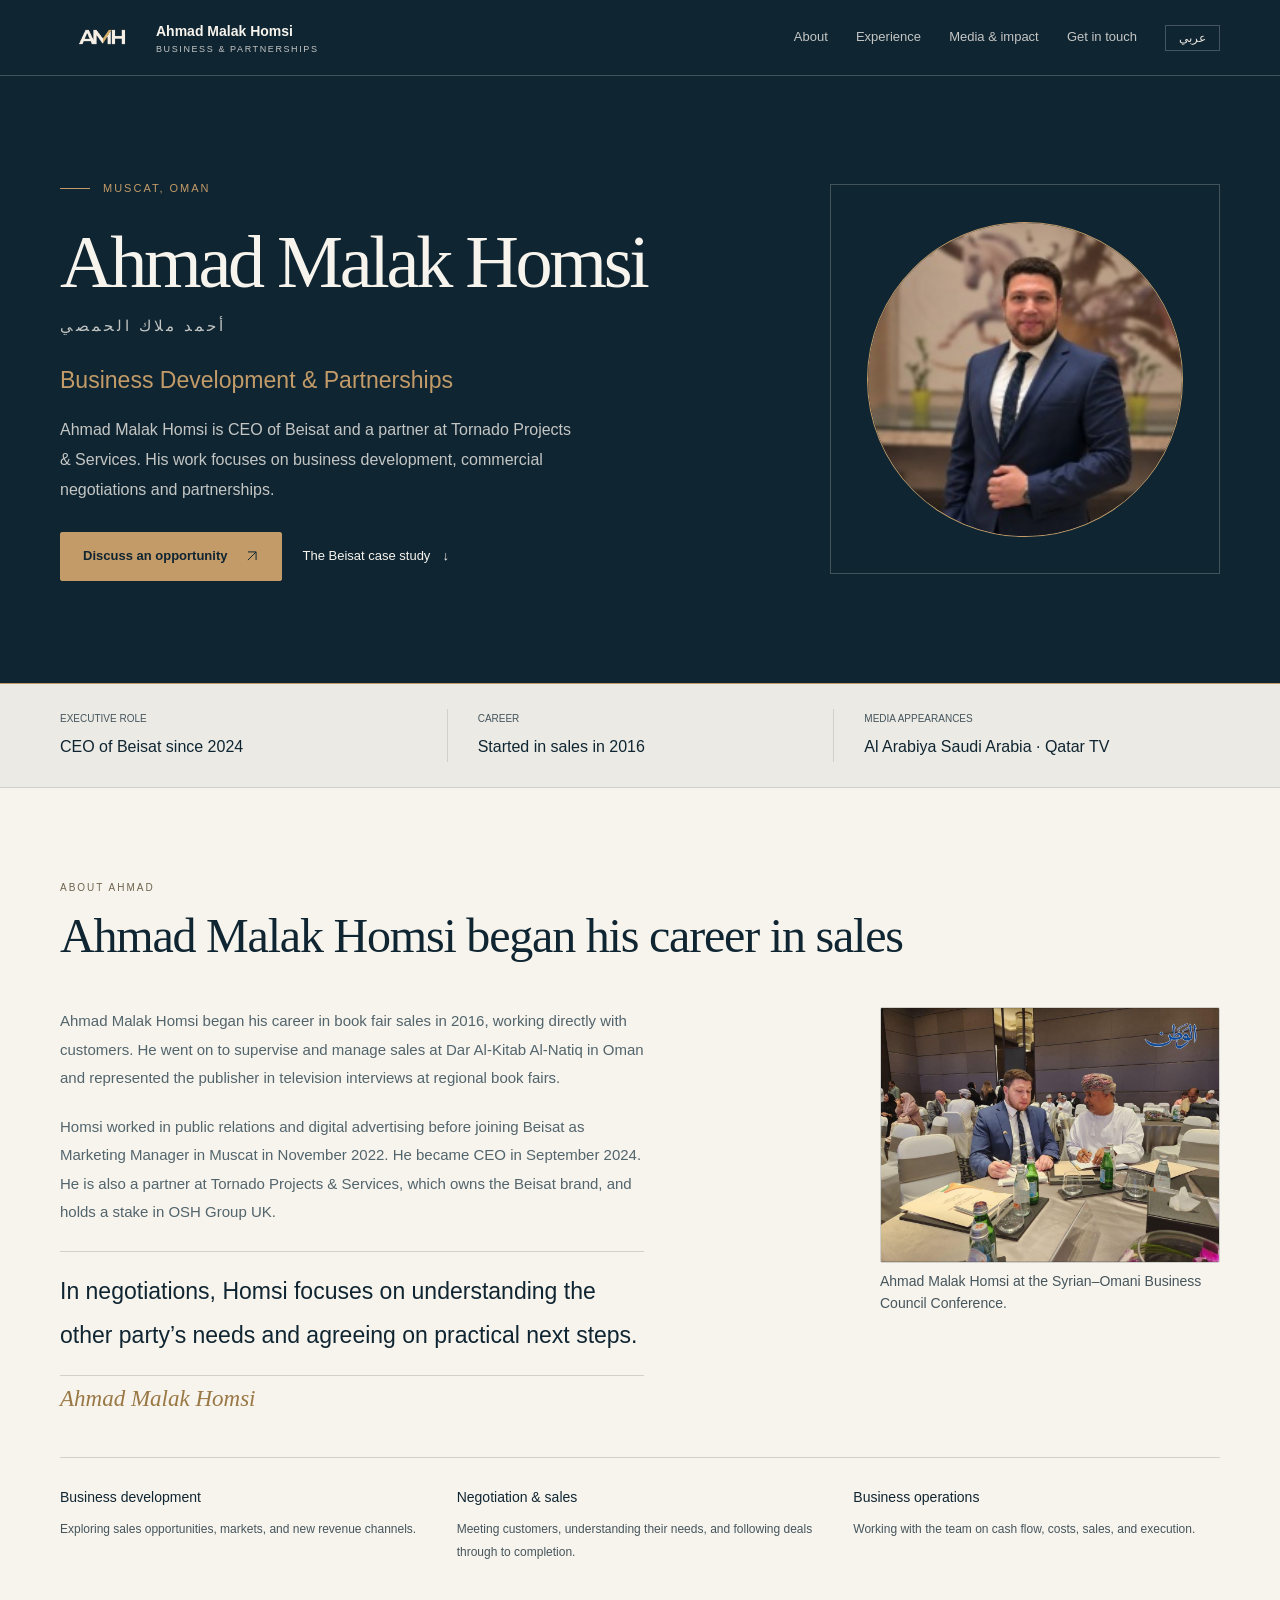
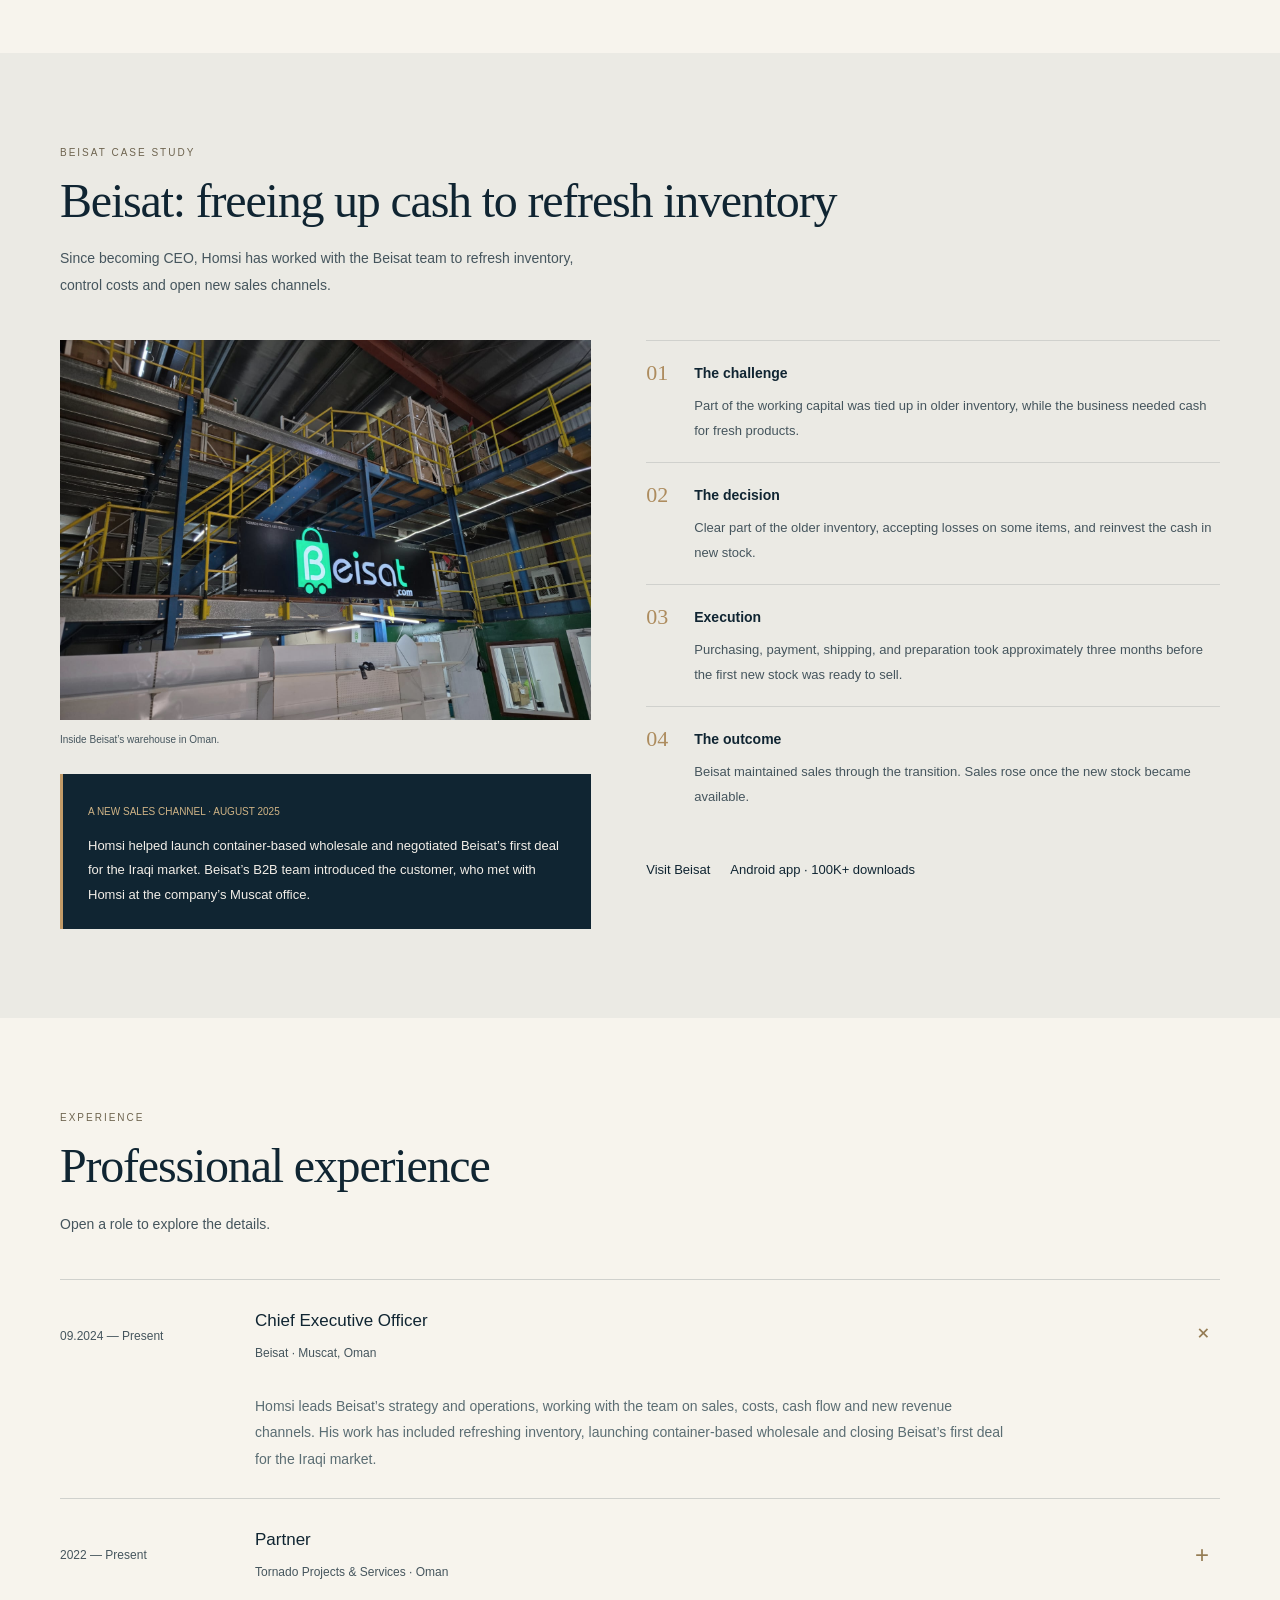
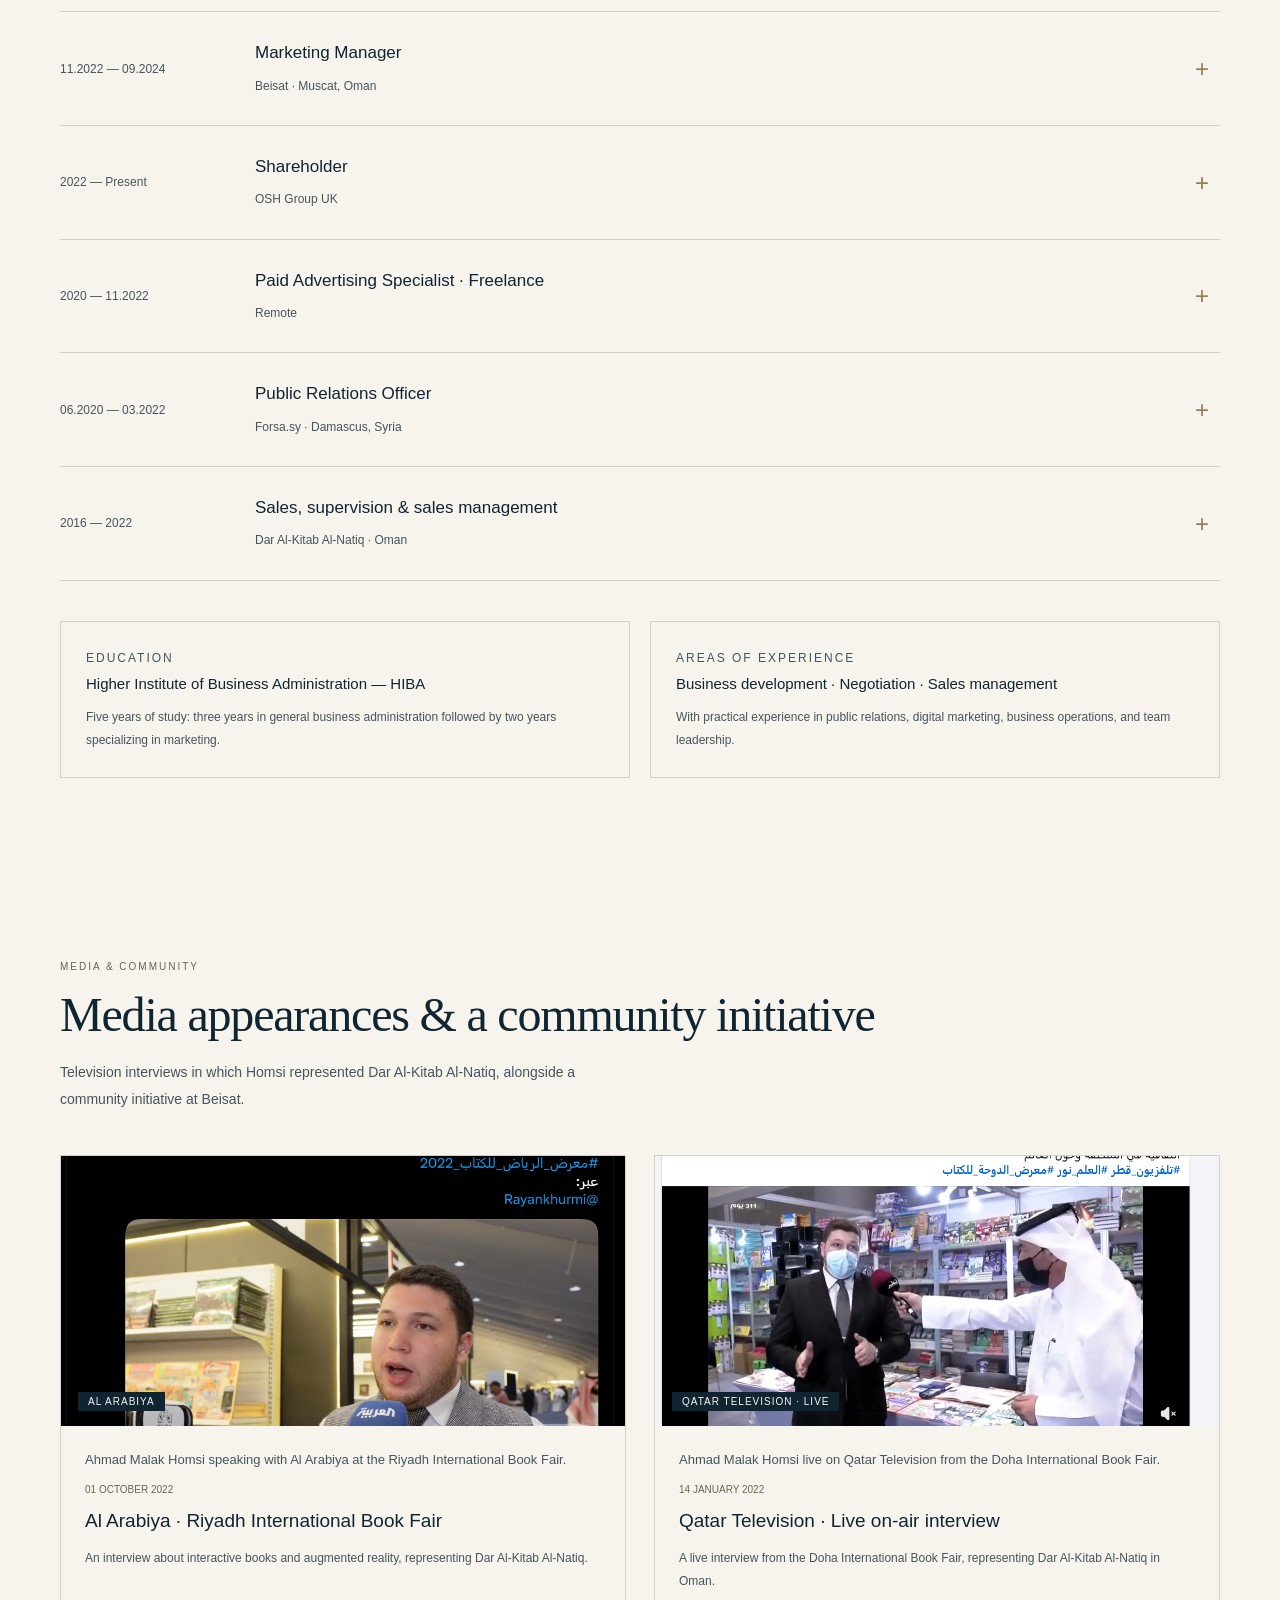
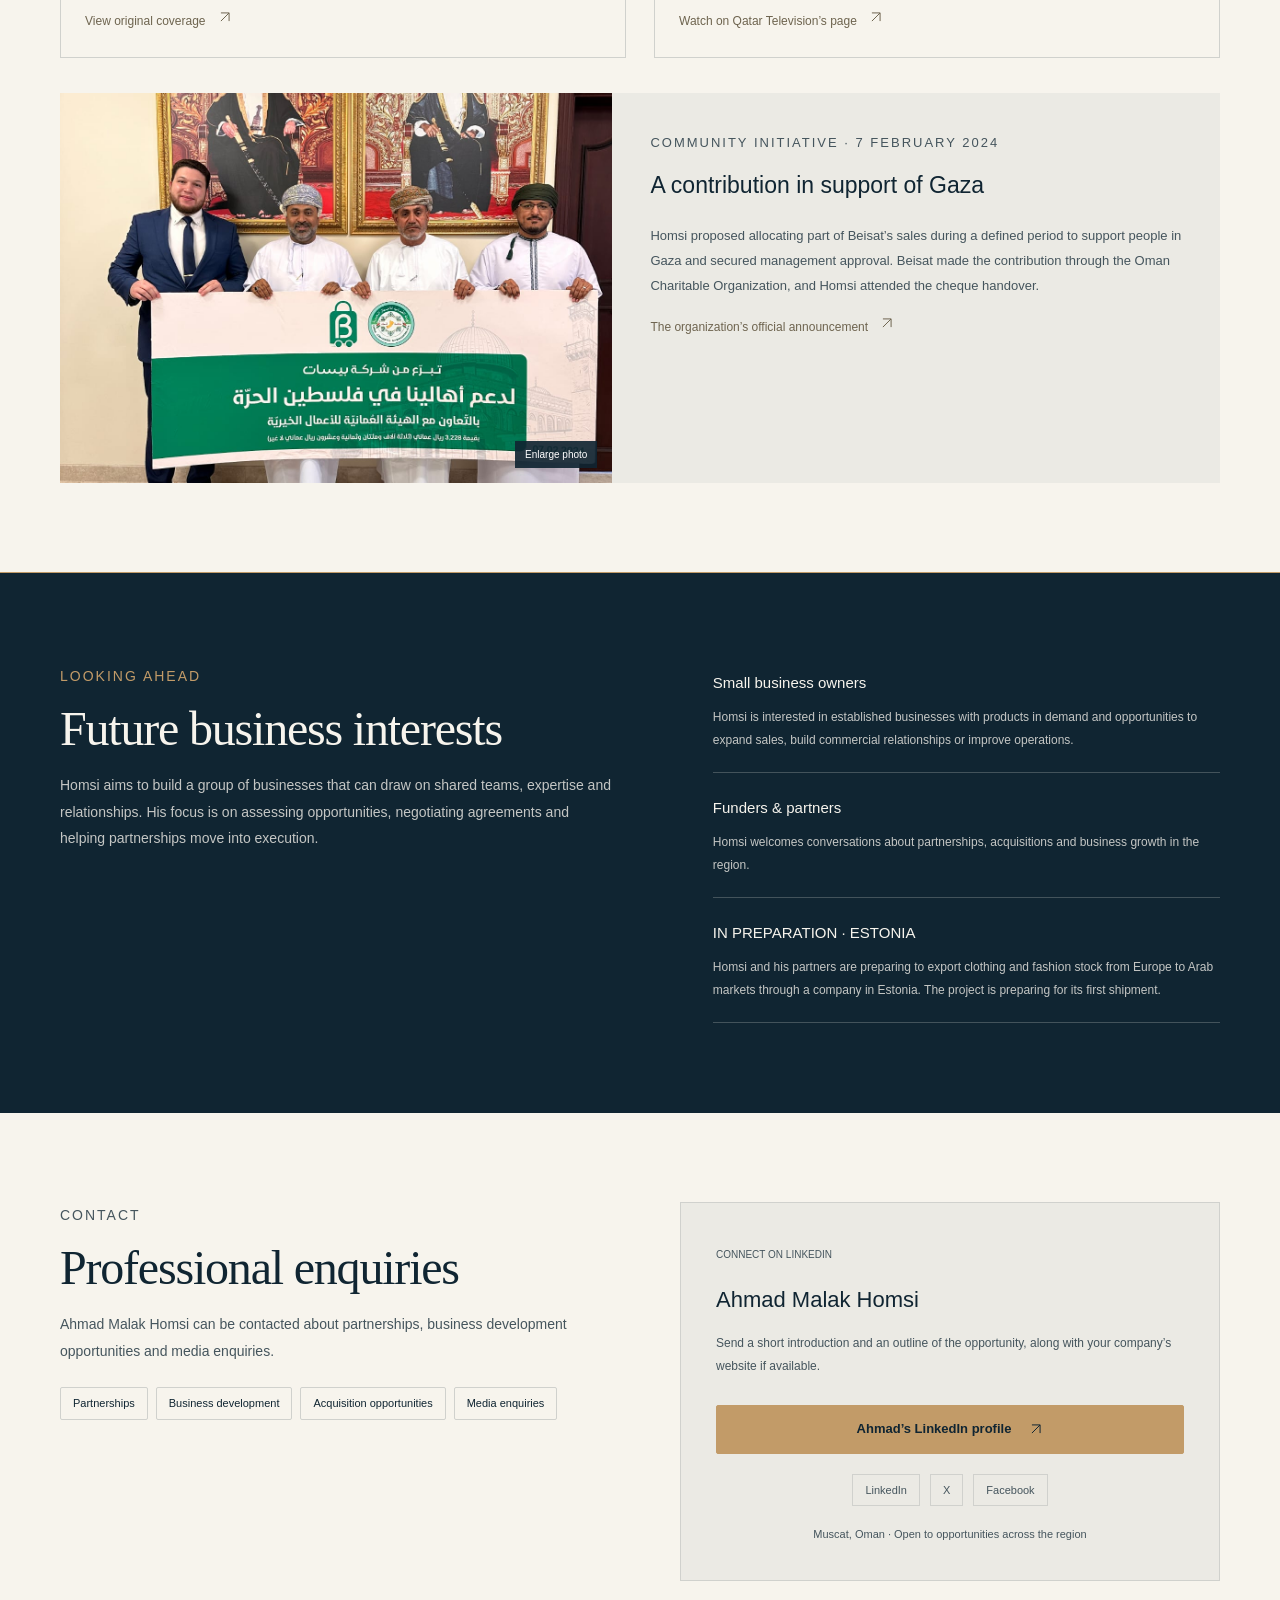
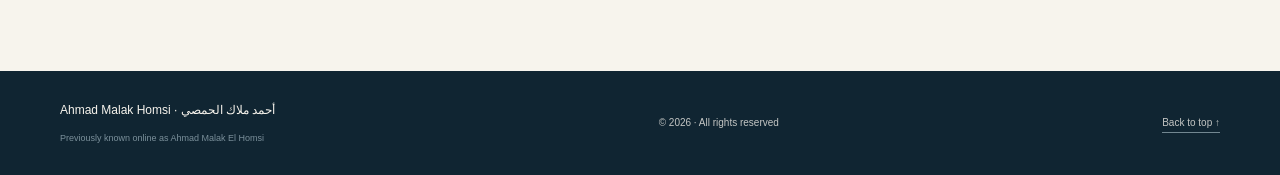
==== commit e35619c1: "Describe interview photos and expose the portrait to image search" ====
--- a/en/index.html
+++ b/en/index.html
@@ -8,7 +8,7 @@
 <meta name="description" content="Ahmad Malak Homsi, CEO of Beisat and partner at Tornado Projects &amp; Services in Oman. Explore his work in business development, negotiation and partnerships.">
 <meta property="og:type" content="profile">
 <meta name="color-scheme" content="light">
-<script type="application/ld+json">{"@context": "https://schema.org", "@type": "ProfilePage", "url": "https://ahmadmalakhomsi.com/en/", "mainEntity": {"@type": "Person", "name": "Ahmad Malak Homsi", "alternateName": ["أحمد ملاك الحمصي", "Ahmad Malak El Homsi", "Ahmad Malak Homsy"], "jobTitle": "Chief Executive Officer at Beisat", "worksFor": {"@type": "Organization", "name": "Beisat", "url": "https://beisat.com/"}, "alumniOf": {"@type": "EducationalOrganization", "name": "Higher Institute of Business Administration"}, "sameAs": ["https://www.linkedin.com/in/ahmad-malak-elhomsi/", "https://x.com/MalakHomsi", "https://www.facebook.com/Ahmad.malak.homsi"], "knowsAbout": ["Business Development", "Negotiation", "Sales Management", "Business Operations"], "homeLocation": {"@type": "Place", "name": "Muscat, Oman"}, "@id": "https://ahmadmalakhomsi.com/#ahmad-malak-homsi", "url": "https://ahmadmalakhomsi.com/"}}</script>
+<script type="application/ld+json">{"@context": "https://schema.org", "@type": "ProfilePage", "url": "https://ahmadmalakhomsi.com/en/", "mainEntity": {"@type": "Person", "name": "Ahmad Malak Homsi", "alternateName": ["أحمد ملاك الحمصي", "Ahmad Malak El Homsi", "Ahmad Malak Homsy"], "jobTitle": "Chief Executive Officer at Beisat", "worksFor": {"@type": "Organization", "name": "Beisat", "url": "https://beisat.com/"}, "alumniOf": {"@type": "EducationalOrganization", "name": "Higher Institute of Business Administration"}, "sameAs": ["https://www.linkedin.com/in/ahmad-malak-elhomsi/", "https://x.com/MalakHomsi", "https://www.facebook.com/Ahmad.malak.homsi"], "knowsAbout": ["Business Development", "Negotiation", "Sales Management", "Business Operations"], "homeLocation": {"@type": "Place", "name": "Muscat, Oman"}, "@id": "https://ahmadmalakhomsi.com/#ahmad-malak-homsi", "url": "https://ahmadmalakhomsi.com/", "image": "https://ahmadmalakhomsi.com/assets/ahmad-malak-homsi-portrait.jpg"}}</script>
 <style>
 :root{--navy:#102532;--deep:#0b1b26;--gold:#c29b68;--paper:#f5f3ee;--ink:#142c39;--muted:#68777b;--line:#d9dedb;--white:#fff;--sans:Tahoma,Arial,sans-serif;--radius:4px}*{box-sizing:border-box}html{scroll-behavior:smooth;scroll-padding-top:100px}body{margin:0;background:var(--paper);color:var(--ink);font-family:var(--sans);font-size:16px;line-height:1.9}body[dir=ltr]{font-family:Arial,Helvetica,sans-serif}a{color:inherit;text-decoration:none}button,input{font:inherit}button,a{-webkit-tap-highlight-color:transparent}button{cursor:pointer}button:focus-visible,a:focus-visible,summary:focus-visible{outline:3px solid var(--gold);outline-offset:5px}img{max-width:100%;display:block}button{border:0}.wrap{width:min(1160px,calc(100% - 64px));margin:auto}.skip{position:fixed;top:-100px;left:24px;background:white;padding:8px 16px;z-index:100}.skip:focus{top:10px}.header{height:88px;background:var(--deep);color:#f9f8f4;border-bottom:1px solid #ffffff19;position:sticky;top:0;z-index:20}.nav{height:100%;display:flex;align-items:center;gap:28px}.brand{display:flex;align-items:center;gap:12px;margin-inline-end:auto;line-height:1.45}.brand-mark{width:84px;height:30px;object-fit:contain;flex:none;filter:url(#amh-header-colors)}.brand strong{font-size:14px;font-weight:600}.brand strong{font-size:14px;font-weight:600}.brand small{display:block;font-size:9px;color:#aab8bd;letter-spacing:1.6px}.navlinks{display:flex;gap:25px;font-size:12px;color:#c4cfd1}.navlinks a:hover{color:var(--gold)}.lang{background:transparent;color:#e9e6df;border:1px solid #ffffff38;padding:5px 13px;font:12px Arial,sans-serif}.menu{display:none;color:white;background:transparent;font-size:22px}.hero{background:var(--deep);color:white;position:relative;overflow:hidden}.hero:before{content:"";position:absolute;inset:0;background:radial-gradient(ellipse at 10% 30%,#47657725,transparent 55%);pointer-events:none}.hero-grid{min-height:690px;display:grid;grid-template-columns:1.4fr 1fr;gap:65px;align-items:center;position:relative;padding-block:72px}.eyebrow{font-size:11px;letter-spacing:2px;color:var(--gold);display:flex;align-items:center;gap:13px;margin-bottom:24px}.eyebrow:before{content:"";height:1px;width:30px;background:var(--gold)}h1{font-size:clamp(43px,4.7vw,66px);line-height:1.48;font-weight:500;letter-spacing:-1.5px;margin:0 0 8px}.latin-name{font:15px Arial,sans-serif;letter-spacing:3px;color:#a5b4ba;margin:0 0 28px}.hero h2{font-size:24px;font-weight:400;color:#d2b486;line-height:1.7;margin:0 0 18px}.hero-copy{font-size:15px;color:#b8c5ca;max-width:520px;line-height:2.1}.hero-role{font-size:11px;color:#9eaeb5;border-inline-start:2px solid var(--gold);padding-inline-start:15px;margin:24px 0}.actions{display:flex;align-items:center;flex-wrap:wrap;gap:20px;margin-top:30px}.button{display:inline-flex;align-items:center;justify-content:center;gap:18px;background:var(--gold);color:var(--deep);padding:11px 22px;font-size:13px;font-weight:600;border:1px solid var(--gold)}.button:hover{background:#d2b487}.textlink{font-size:13px;display:inline-flex;gap:12px;align-items:center}.arrow{font-family:Arial;font-size:18px}.portrait-frame{position:relative;max-width:380px;width:100%;margin-inline-start:auto;display:flex;flex-direction:column;align-items:center}.portrait-stage{width:320px;height:350px;position:relative;display:flex;align-items:center;justify-content:center;border:1px solid #ffffff12;background:linear-gradient(145deg,#243844,#152a37);border-radius:170px 170px 4px 4px;box-shadow:0 25px 80px #0003}.portrait-stage:before{content:"";position:absolute;inset:14px;border:1px solid #c29b6840;border-radius:160px 160px 3px 3px}.portrait{width:245px;height:245px;border-radius:50%;overflow:hidden;position:relative;box-shadow:0 0 0 8px #132733,0 0 0 9px #c29b6850}.portrait svg{width:100%;height:100%;display:block}.portrait-caption{background:#193341;border:1px solid #ffffff15;color:#f6f5f1;width:290px;margin-top:-18px;z-index:1;position:relative;padding:17px 20px;text-align:center}.portrait-caption strong{display:block;font-size:13px;font-weight:500}.portrait-caption span{font-size:10px;color:#b2c0c6}.portrait-note{font-size:10px;color:#8198a3;margin:16px 0 0}.trust{background:#eae9e3;border-bottom:1px solid var(--line)}.trust-grid{display:grid;grid-template-columns:repeat(3,1fr);padding-block:25px}.trust-item{padding:0 30px;border-inline-start:1px solid #cdd4d0}.trust-item:first-child{padding-inline-start:0;border:0}.trust-item small{display:block;color:var(--muted);font-size:10px;margin-bottom:4px}.trust-item strong{font-weight:500;font-size:16px}.section{padding-block:95px}.section-top{display:flex;align-items:end;justify-content:space-between;gap:30px;margin-bottom:42px}.kicker{color:#947340;font-size:10px;letter-spacing:2px;margin:0 0 9px}.section h2{font-size:35px;line-height:1.5;font-weight:500;margin:0}.section-lead{max-width:540px;font-size:14px;color:var(--muted);margin:15px 0 0}.number{font:12px Georgia,serif;color:#a0aaa8;letter-spacing:3px}.about-grid{display:grid;grid-template-columns:1.2fr 1fr;gap:90px}.about-copy p{margin:0 0 20px;font-size:15px;color:#52646c}.quote{font-size:24px;line-height:1.9;margin:0;padding:30px 0;border-block:1px solid var(--line);font-weight:400}.signature{font:italic 23px Georgia,serif;color:#9a7845;display:block;margin-top:20px}.capabilities{border-top:1px solid var(--line);margin-top:45px;display:grid;grid-template-columns:repeat(3,1fr);gap:30px;padding-top:26px}.capabilities b{display:block;font-size:14px;font-weight:500;margin-bottom:7px}.capabilities p{font-size:12px;color:var(--muted);margin:0}.case{background:#e9edea}.case-grid{display:grid;grid-template-columns:1fr 1.08fr;gap:55px;align-items:start}.case-image{height:380px;object-fit:cover;width:100%;filter:saturate(.8)}.photo-credit{font-size:10px;color:var(--muted);margin:10px 0 0}.case-intro{font-size:15px;color:#52646c;margin:0 0 25px}.case-step{display:grid;grid-template-columns:34px 1fr;gap:14px;padding-block:19px;border-top:1px solid #ccd5ce}.step-num{font:22px Georgia,serif;color:#ad8c5e}.case-step h3{font-size:14px;font-weight:600;margin:0 0 7px}.case-step p{font-size:13px;color:#5b6d73;margin:0}.deal-note{margin-top:25px;background:var(--navy);color:#f2eee8;padding:21px 25px;border-inline-start:3px solid var(--gold)}.deal-note small{font-size:10px;color:#d0b486}.deal-note p{font-size:13px;margin:8px 0 0}.timeline{border-top:1px solid var(--line)}details{border-bottom:1px solid var(--line)}summary{list-style:none;cursor:pointer;display:grid;grid-template-columns:170px 1fr 25px;align-items:center;gap:25px;padding:25px 0}summary::-webkit-details-marker{display:none}.date{font:12px Arial,sans-serif;color:var(--muted);direction:ltr;text-align:start}.role-title{font-size:17px;font-weight:500;display:block}.company{font-size:12px;color:var(--muted)}.plus{font-size:24px;font-weight:300;color:#957c54}details[open] .plus{transform:rotate(45deg)}.detail-content{margin-inline-start:195px;padding:0 0 25px;max-width:760px;font-size:14px;color:#5b6d73}.detail-content p{margin:0}.detail-content a{color:#8b6837;border-bottom:1px solid #bea77f}.education{margin-top:40px;display:grid;grid-template-columns:1fr 1fr;gap:20px}.edu-panel{padding:25px;border:1px solid var(--line)}.edu-panel h3{font-size:15px;margin:0 0 8px;font-weight:500}.edu-panel p{margin:0;font-size:12px;color:var(--muted)}.media-section{background:#fff}.media-grid{display:grid;grid-template-columns:1fr 1fr;gap:28px}.media-card{display:flex;flex-direction:column;border:1px solid #e2e5df;background:#fafaf7}.media-visual{height:270px;overflow:hidden;background:#e9eae5;position:relative}.media-visual img{width:100%;height:100%;object-fit:cover;object-position:center 60%;transition:transform .4s}.media-card:hover .media-visual img{transform:scale(1.03)}.media-tag{position:absolute;bottom:15px;inset-inline-start:17px;background:#102532ed;color:white;font:10px Arial,sans-serif;padding:4px 10px;letter-spacing:1px}.media-body{padding:24px}.media-body small{font:10px Arial,sans-serif;color:#8f754e}.media-body h3{font-size:19px;font-weight:500;margin:8px 0}.media-body p{font-size:12px;color:var(--muted);margin:0 0 17px}.media-link{font-size:12px;color:#76572c;display:inline-flex;gap:12px}.community{margin-top:35px;display:grid;grid-template-columns:1fr 1.1fr;background:#f1f1eb}.community-picture{position:relative;overflow:hidden;max-height:390px;background:#dfe4dc;padding:0;display:block;width:100%;cursor:zoom-in}.community-picture img{width:100%;height:100%;object-fit:cover;object-position:center 49%}.zoom-hint{position:absolute;bottom:15px;inset-inline-end:15px;background:#102532e8;color:white;font-size:10px;padding:4px 10px}.community-copy{padding:38px}.community-copy h3{font-size:23px;font-weight:500;margin:0 0 16px}.community-copy p{font-size:13px;color:#5c6e73}.amount{font:42px Georgia,serif;color:#91703e;direction:ltr;display:inline-block;line-height:1.3}.amount small{font:11px var(--sans);letter-spacing:1px}.vision{background:var(--navy);color:#f2f1eb;position:relative}.vision .kicker{color:#c5a577}.vision-grid{display:grid;grid-template-columns:1.1fr 1fr;gap:95px;align-items:start}.vision h2{font-size:37px}.vision p{color:#b3c3c9;font-size:14px}.vision-badge{font-size:10px;color:#ddc398;display:inline-block;border:1px solid #c29b6850;padding:4px 10px;margin-top:10px}.vision-list{margin-top:5px}.vision-item{border-bottom:1px solid #ffffff20;padding:20px 0}.vision-item:first-child{padding-top:0}.vision-item strong{font-size:15px;font-weight:500}.vision-item p{font-size:12px;margin:8px 0 0}.contact-grid{display:grid;grid-template-columns:1fr 1fr;gap:80px}.contact h2{font-size:38px}.contact p{font-size:14px;color:var(--muted)}.contact-topics{margin-top:23px;display:flex;gap:8px;flex-wrap:wrap}.topic{border:1px solid #cbd4d0;border-radius:2px;padding:5px 12px;font-size:11px}.contact-panel{padding:35px;background:white;border:1px solid var(--line)}.contact-panel small{font-size:10px;color:var(--muted)}.contact-panel h3{font-size:22px;font-weight:500;margin:10px 0}.contact-panel p{font-size:12px}.contact-panel .button{width:100%;margin-top:15px}.social-links{display:flex;justify-content:center;gap:10px;flex-wrap:wrap;margin-top:20px}.social-links a{border:1px solid #cbd4d0;padding:5px 12px;font-size:11px;color:#53666c}.social-links a:hover{border-color:var(--gold);color:#76572c}.contact-location{margin-top:18px;text-align:center;color:#728086;font-size:11px}.footer{background:var(--deep);color:#91a4ae;padding:28px 0}.footer-inner{display:flex;align-items:center;gap:25px;justify-content:space-between;font-size:10px}.footer strong{color:#dce3e5;font-size:12px;font-weight:400}.backtop{border-bottom:1px solid #728791}.previous-name{font-size:9px;color:#7b909b;margin-top:8px;direction:ltr}.dialog{border:0;background:#fff;padding:12px;max-width:min(900px,92vw);max-height:92vh;overflow:auto}.dialog::backdrop{background:#07131ee8}.dialog img{max-height:80vh;max-width:100%;object-fit:contain;margin:auto}.dialog-close{background:var(--navy);color:white;position:absolute;top:20px;inset-inline-end:20px;border:1px solid #fff7;width:35px;height:35px}.dialog-caption{font-size:11px;text-align:center;color:var(--muted);padding:8px}.ltr{direction:ltr;unicode-bidi:isolate}.sr-only{position:absolute;width:1px;height:1px;padding:0;overflow:hidden;clip:rect(0,0,0,0);white-space:nowrap}
 @media(min-width:1450px){.hero-grid{min-height:730px}}@media(max-width:1000px){.navlinks{gap:15px}.hero-grid{gap:35px}.portrait-stage{width:280px;height:320px}.portrait{width:220px;height:220px}.about-grid,.vision-grid{gap:45px}.case-grid{gap:30px}.community-copy{padding:28px}.media-visual{height:235px}}
@@ -57,7 +57,7 @@
 <meta name="twitter:image" content="https://ahmadmalakhomsi.com/ahmad-malak-homsi-share.jpg">
 <meta name="twitter:image:alt" content="Portrait of Ahmad Malak Homsi with his name in English and Arabic">
 <link rel="icon" href="/favicon.svg" type="image/svg+xml" sizes="any">
-<link rel="stylesheet" href="/assets/brand.css?v=4">
+<link rel="stylesheet" href="/assets/brand.css?v=5">
 </head>
 <body dir="ltr">
 <svg width="0" height="0" aria-hidden="true" focusable="false" style="position:absolute">
@@ -87,7 +87,7 @@
 <h2>Business Development &amp; Partnerships</h2>
 <p class="hero-copy">Ahmad Malak Homsi is CEO of Beisat and a partner at Tornado Projects &amp; Services. His work focuses on business development, commercial negotiations and partnerships.</p>
 <div class="actions"><a class="button" href="#contact"><span>Discuss an opportunity</span><span class="arrow" aria-hidden="true"></span></a><a class="textlink" href="#case"><span>The Beisat case study</span><span aria-hidden="true">↓</span></a></div>
-</div><div class="portrait-frame"><div class="portrait-stage"><div class="portrait"><svg viewBox="147 314 218 218" role="img" aria-label="Portrait of Ahmad Malak Homsi"><image href="/assets/1b994fab6c26ddd7.png" width="1918" height="1065"></image></svg></div></div></div></div></section>
+</div><div class="portrait-frame"><div class="portrait-stage"><div class="portrait"><img src="/assets/ahmad-malak-homsi-portrait.jpg" alt="Portrait of Ahmad Malak Homsi" width="218" height="218"></div></div></div></div></section>
 <div class="trust"><div class="wrap trust-grid"><div class="trust-item"><small>EXECUTIVE ROLE</small><strong>CEO of Beisat since 2024</strong></div><div class="trust-item"><small>CAREER</small><strong>Started in sales in 2016</strong></div><div class="trust-item"><small>MEDIA APPEARANCES</small><strong>Al Arabiya Saudi Arabia · Qatar TV</strong></div></div></div>
 <section id="about" class="section"><div class="wrap"><div class="section-top"><div><p class="kicker">ABOUT AHMAD</p><h2>Ahmad Malak Homsi began his career in sales</h2></div><span class="number" aria-hidden="true">01 / ABOUT</span></div><div class="about-grid"><div class="about-copy"><p>Ahmad Malak Homsi began his career in book fair sales in 2016, working directly with customers. He went on to supervise and manage sales at Dar Al-Kitab Al-Natiq in Oman and represented the publisher in television interviews at regional book fairs.</p><p>Homsi worked in public relations and digital advertising before joining Beisat as Marketing Manager in Muscat in November 2022. He became CEO in September 2024. He is also a partner at Tornado Projects &amp; Services, which owns the Beisat brand, and holds a stake in OSH Group UK.</p></div>
 <figure class="event-note">
@@ -107,7 +107,7 @@
 <details><summary><span class="date">06.2020 — 03.2022</span><span><strong class="role-title">Public Relations Officer</strong><span class="company">Forsa.sy · Damascus, Syria</span></span><span class="plus" aria-hidden="true">+</span></summary><div class="detail-content"><p>Homsi managed the platform’s external relationships and communications with businesses and international organizations.</p><a href="https://www.facebook.com/share/p/1FXpP3RZpK/" target="_blank" rel="noopener noreferrer">Forsa’s team introduction </a></div></details>
 <details><summary><span class="date">2016 — 2022</span><span><strong class="role-title">Sales, supervision &amp; sales management</strong><span class="company">Dar Al-Kitab Al-Natiq · Oman</span></span><span class="plus" aria-hidden="true">+</span></summary><div class="detail-content"><p>Homsi began in book fair sales and moved into supervision and sales management. He worked directly with customers and represented the publisher in television interviews at regional book fairs.</p></div></details></div>
 <div class="education"><div class="edu-panel"><p class="kicker">EDUCATION</p><h3>Higher Institute of Business Administration — HIBA</h3><p>Five years of study: three years in general business administration followed by two years specializing in marketing.</p></div><div class="edu-panel"><p class="kicker">AREAS OF EXPERIENCE</p><h3>Business development · Negotiation · Sales management</h3><p>With practical experience in public relations, digital marketing, business operations, and team leadership.</p></div></div></div></section>
-<section class="section media-section" id="media"><div class="wrap"><div class="section-top"><div><p class="kicker">MEDIA &amp; COMMUNITY</p><h2>Media appearances &amp; a community initiative</h2><p class="section-lead">Television interviews in which Homsi represented Dar Al-Kitab Al-Natiq, alongside a community initiative at Beisat.</p></div><span class="number" aria-hidden="true">04 / MEDIA</span></div><div class="media-grid"><article class="media-card"><a href="https://x.com/AlArabiya_KSA/status/1576208315209621504" target="_blank" rel="noopener noreferrer" class="media-visual" aria-label="Watch the Al Arabiya interview"><img src="/assets/538112f0e08a0ca0.png" alt="Ahmad Malak Homsi on Al Arabiya at the Riyadh International Book Fair" loading="lazy"><span class="media-tag">AL ARABIYA</span></a><div class="media-body"><small>01 OCTOBER 2022</small><h3>Al Arabiya · Riyadh International Book Fair</h3><p>An interview about interactive books and augmented reality, representing Dar Al-Kitab Al-Natiq.</p><a class="media-link" href="https://x.com/AlArabiya_KSA/status/1576208315209621504" target="_blank" rel="noopener noreferrer"><span>View original coverage</span></a></div></article><article class="media-card"><a class="media-visual" href="https://www.facebook.com/share/v/19sV444Bwp/" target="_blank" rel="noopener noreferrer" aria-label="Watch the Qatar Television interview"><img src="/assets/9ce82f50197b140a.png" alt="Ahmad Malak Homsi live on Qatar Television at the Doha International Book Fair" loading="lazy"><span class="media-tag">QATAR TELEVISION · LIVE</span></a><div class="media-body"><small>14 JANUARY 2022</small><h3>Qatar Television · Live on-air interview</h3><p>A live interview from the Doha International Book Fair, representing Dar Al-Kitab Al-Natiq in Oman.</p><a class="media-link" href="https://www.facebook.com/share/v/19sV444Bwp/" target="_blank" rel="noopener noreferrer"><span>Watch on Qatar Television’s page</span></a></div></article></div>
+<section class="section media-section" id="media"><div class="wrap"><div class="section-top"><div><p class="kicker">MEDIA &amp; COMMUNITY</p><h2>Media appearances &amp; a community initiative</h2><p class="section-lead">Television interviews in which Homsi represented Dar Al-Kitab Al-Natiq, alongside a community initiative at Beisat.</p></div><span class="number" aria-hidden="true">04 / MEDIA</span></div><div class="media-grid"><article class="media-card"><a href="https://x.com/AlArabiya_KSA/status/1576208315209621504" target="_blank" rel="noopener noreferrer" class="media-visual" aria-label="Watch the Al Arabiya interview"><img src="/assets/538112f0e08a0ca0.png" alt="Ahmad Malak Homsi on Al Arabiya at the Riyadh International Book Fair" loading="lazy"><span class="media-tag">AL ARABIYA</span></a><div class="media-body"><p class="media-caption">Ahmad Malak Homsi speaking with Al Arabiya at the Riyadh International Book Fair.</p><small>01 OCTOBER 2022</small><h3>Al Arabiya · Riyadh International Book Fair</h3><p>An interview about interactive books and augmented reality, representing Dar Al-Kitab Al-Natiq.</p><a class="media-link" href="https://x.com/AlArabiya_KSA/status/1576208315209621504" target="_blank" rel="noopener noreferrer"><span>View original coverage</span></a></div></article><article class="media-card"><a class="media-visual" href="https://www.facebook.com/share/v/19sV444Bwp/" target="_blank" rel="noopener noreferrer" aria-label="Watch the Qatar Television interview"><img src="/assets/9ce82f50197b140a.png" alt="Ahmad Malak Homsi live on Qatar Television at the Doha International Book Fair" loading="lazy"><span class="media-tag">QATAR TELEVISION · LIVE</span></a><div class="media-body"><p class="media-caption">Ahmad Malak Homsi live on Qatar Television from the Doha International Book Fair.</p><small>14 JANUARY 2022</small><h3>Qatar Television · Live on-air interview</h3><p>A live interview from the Doha International Book Fair, representing Dar Al-Kitab Al-Natiq in Oman.</p><a class="media-link" href="https://www.facebook.com/share/v/19sV444Bwp/" target="_blank" rel="noopener noreferrer"><span>Watch on Qatar Television’s page</span></a></div></article></div>
 <article class="community"><button class="community-picture" id="open-photo" type="button" aria-label="Enlarge the Beisat donation handover photo"><img src="/assets/8f0a66f0a7d22e40.jpg" alt="Ahmad Malak Homsi at the handover of Beisat’s contribution in support of Gaza on February 7, 2024" loading="lazy"><span class="zoom-hint">Enlarge photo </span></button><div class="community-copy"><p class="kicker">COMMUNITY INITIATIVE · 7 FEBRUARY 2024</p><h3>A contribution in support of Gaza</h3><p>Homsi proposed allocating part of Beisat’s sales during a defined period to support people in Gaza and secured management approval. Beisat made the contribution through the Oman Charitable Organization, and Homsi attended the cheque handover.</p><a class="media-link" href="https://x.com/ocooman/status/1755144523699646489" target="_blank" rel="noopener noreferrer"><span>The organization’s official announcement</span></a></div></article>
 </div></section>
 <section class="section vision" id="vision"><div class="wrap vision-grid"><div><p class="kicker">LOOKING AHEAD</p><h2>Future business interests</h2><p>Homsi aims to build a group of businesses that can draw on shared teams, expertise and relationships. His focus is on assessing opportunities, negotiating agreements and helping partnerships move into execution.</p></div><div class="vision-list"><div class="vision-item"><strong>Small business owners</strong><p>Homsi is interested in established businesses with products in demand and opportunities to expand sales, build commercial relationships or improve operations.</p></div><div class="vision-item"><strong>Funders &amp; partners</strong><p>Homsi welcomes conversations about partnerships, acquisitions and business growth in the region.</p></div><div class="vision-item"><strong>IN PREPARATION · ESTONIA</strong><p>Homsi and his partners are preparing to export clothing and fashion stock from Europe to Arab markets through a company in Estonia. The project is preparing for its first shipment.</p></div></div></div></section>
--- a/assets/brand.css
+++ b/assets/brand.css
@@ -118,6 +118,12 @@
   box-shadow: 0 0 0 1px var(--gold);
 }
 
+.portrait img {
+  width: 100%;
+  height: 100%;
+  object-fit: cover;
+}
+
 .trust, .case, .community, .contact-panel { background: var(--soft-panel); }
 
 .trust-item, .case-step, .topic, .social-links a { border-color: var(--line); }
@@ -190,6 +196,12 @@
 
 .media-body .media-link { margin-block-start: auto; }
 
+.media-body .media-caption {
+  margin-block-end: 14px;
+  font-size: 13px;
+  line-height: 1.6;
+}
+
 .media-visual, .community-picture { background: var(--soft-panel); }
 
 .media-tag {
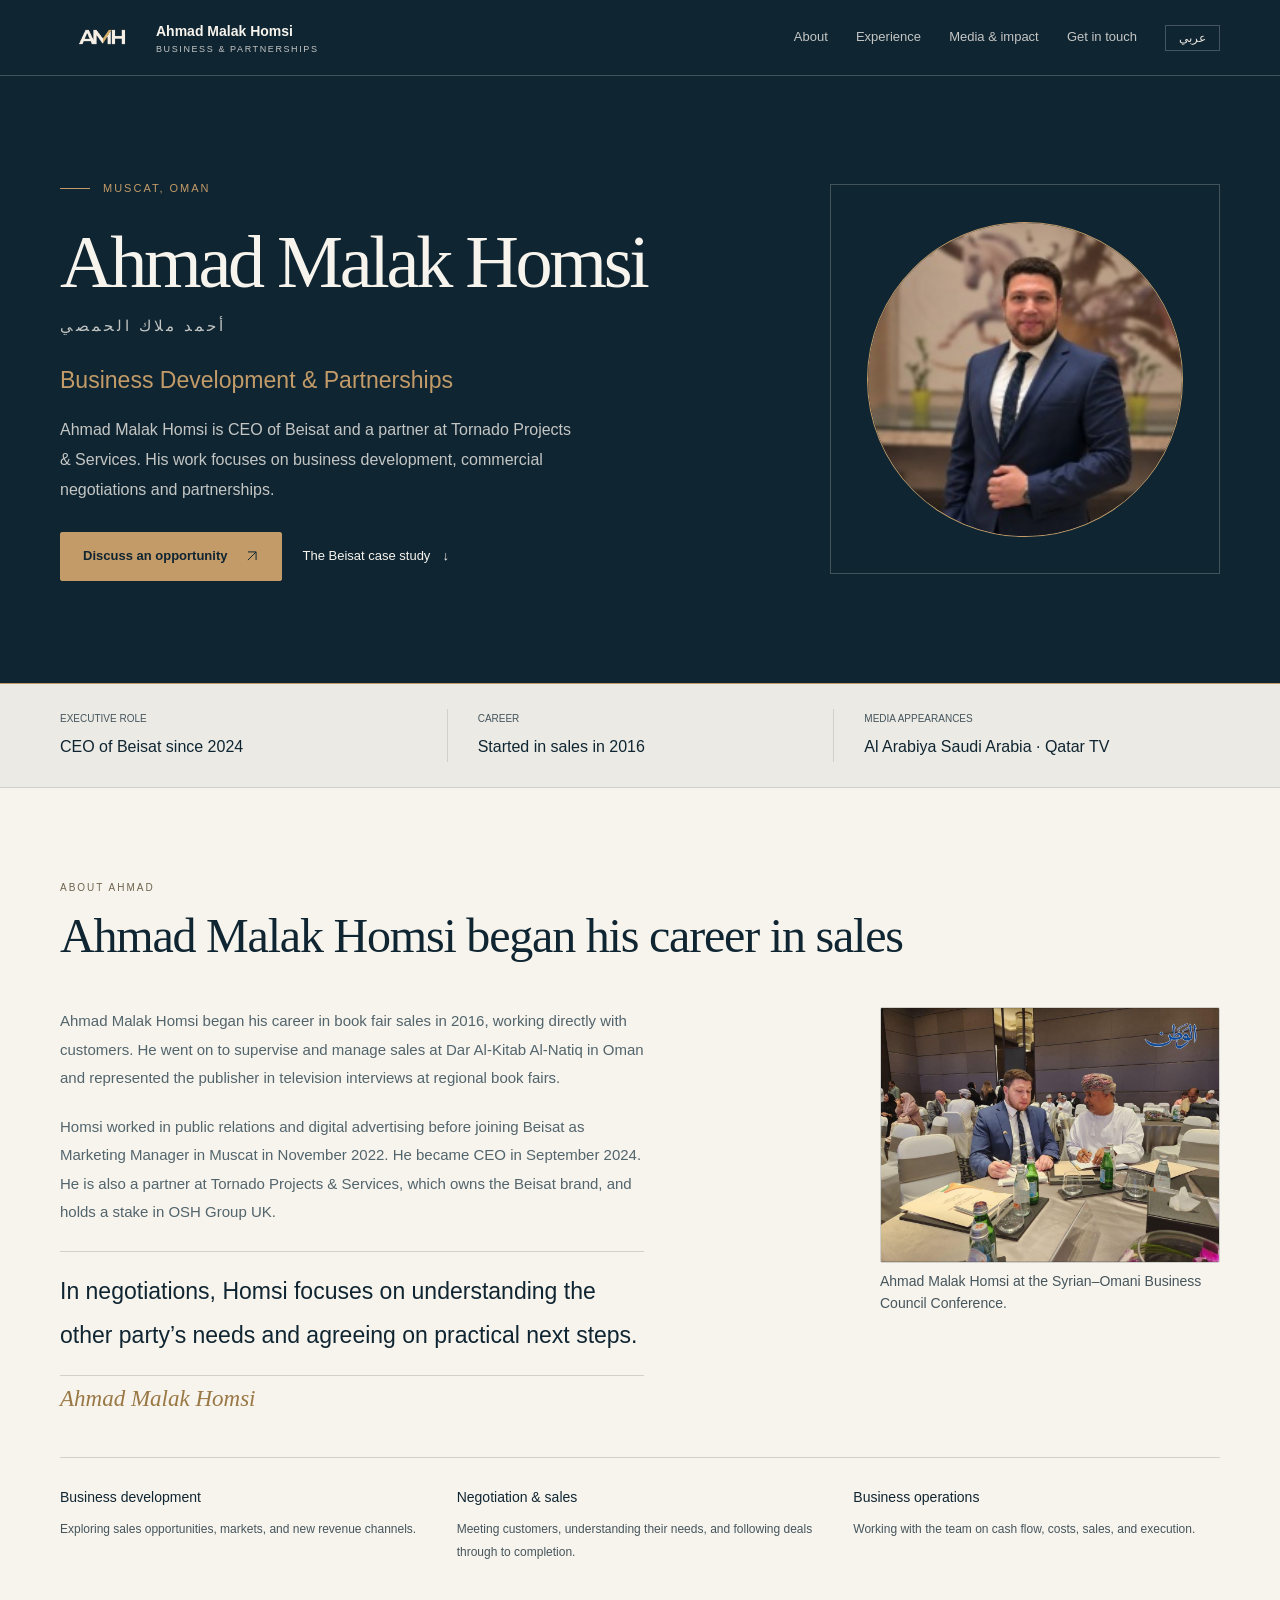
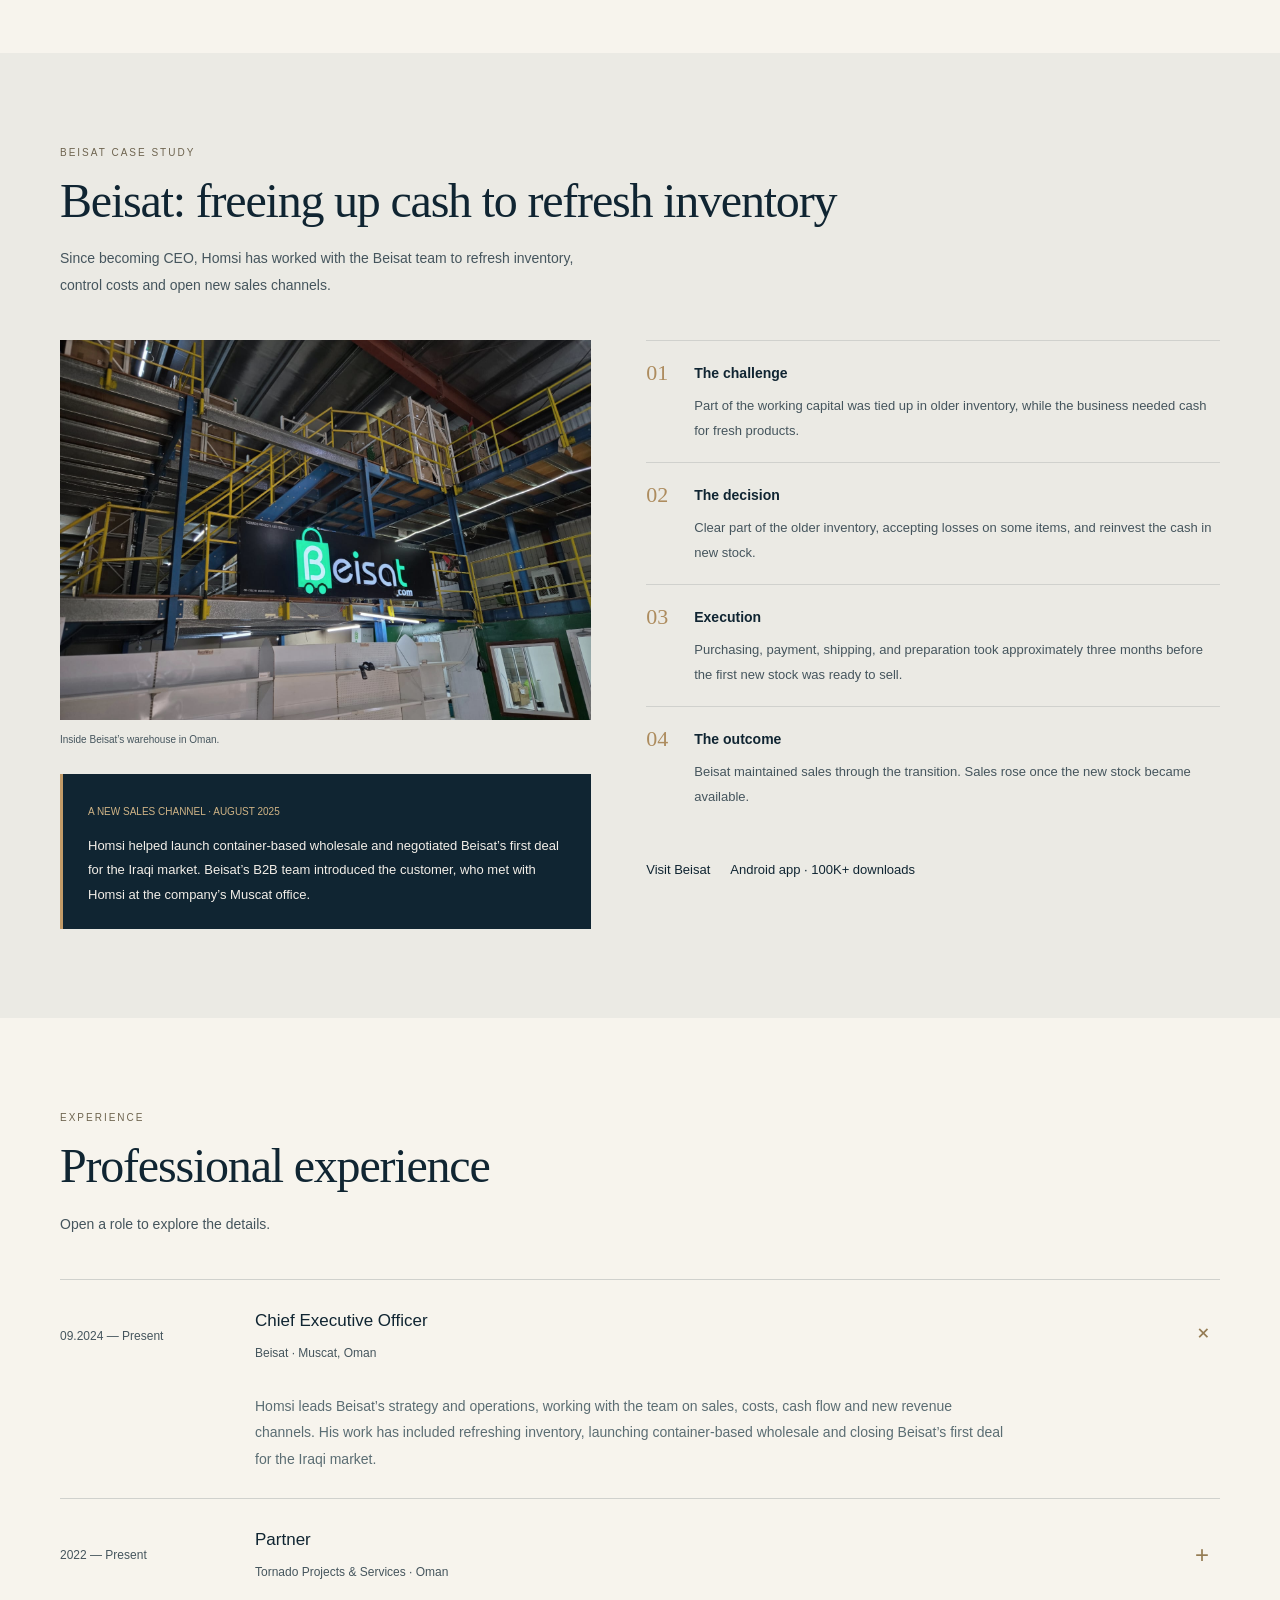
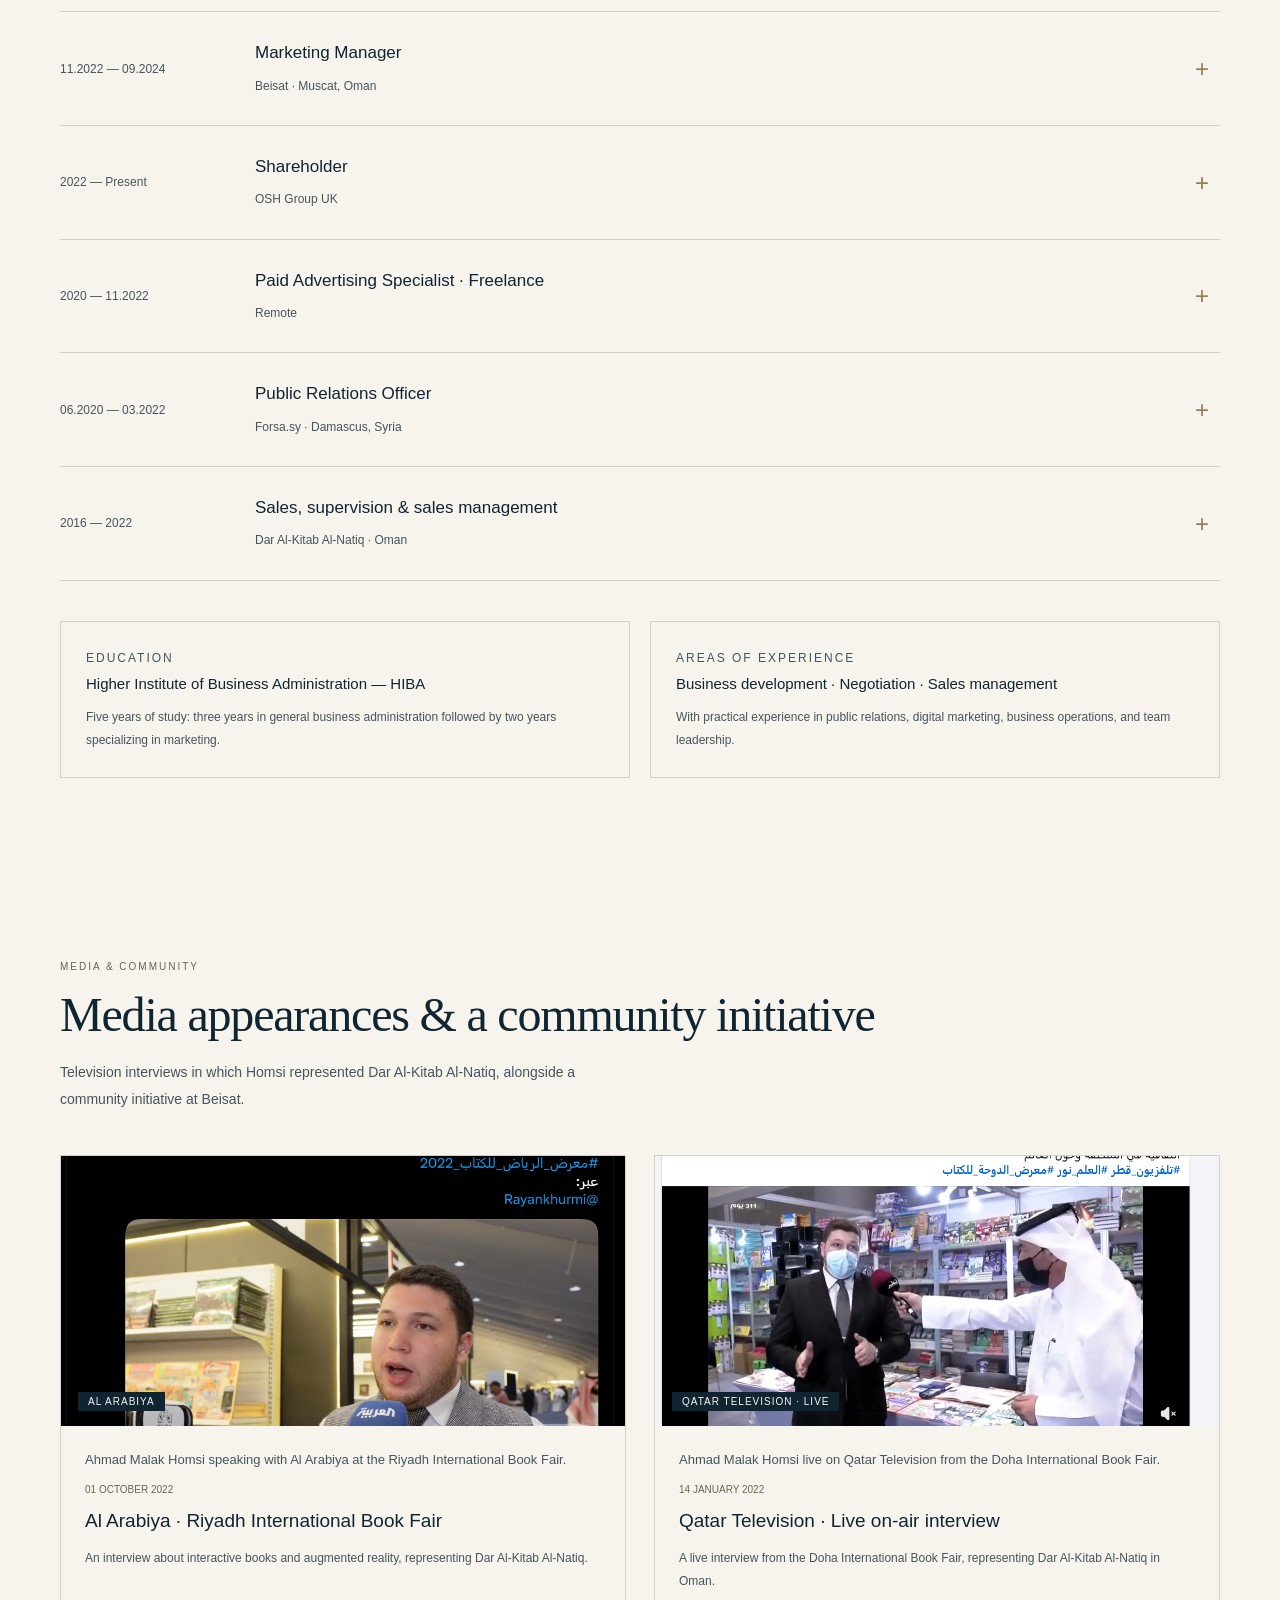
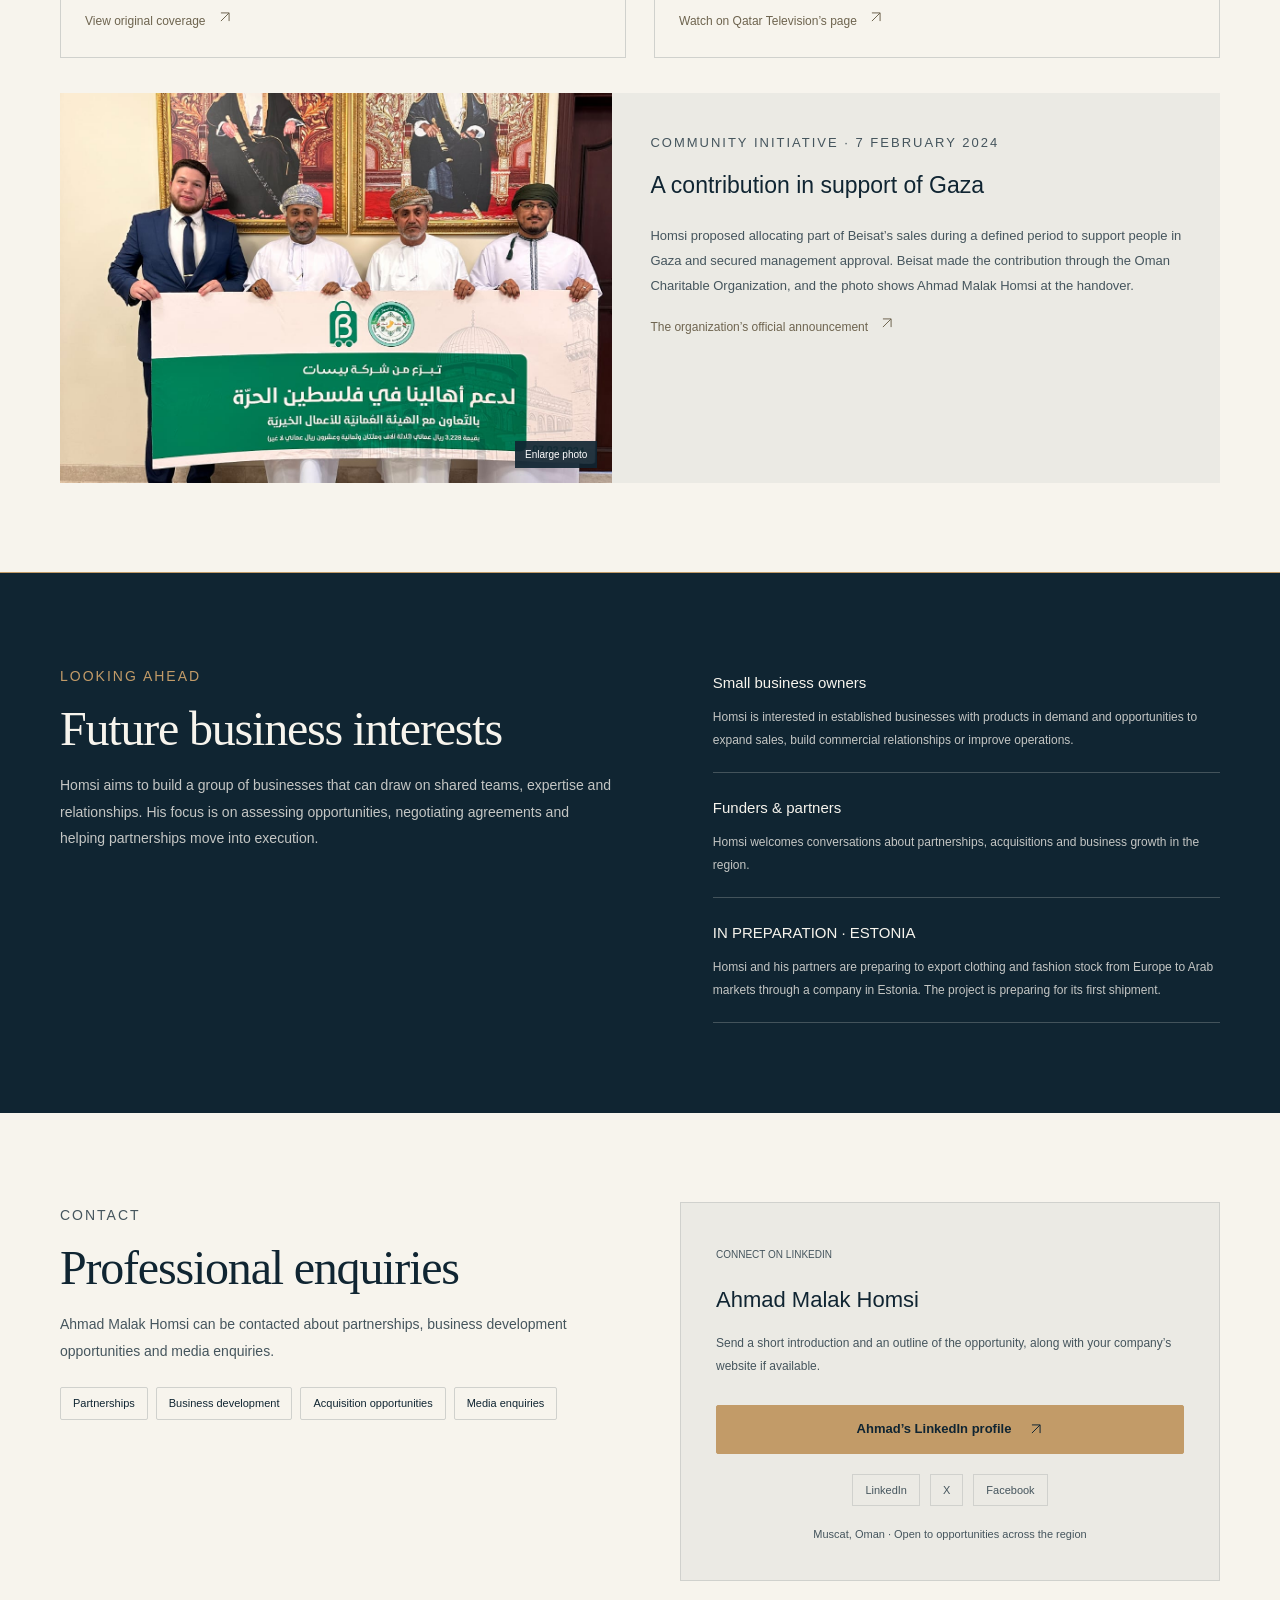
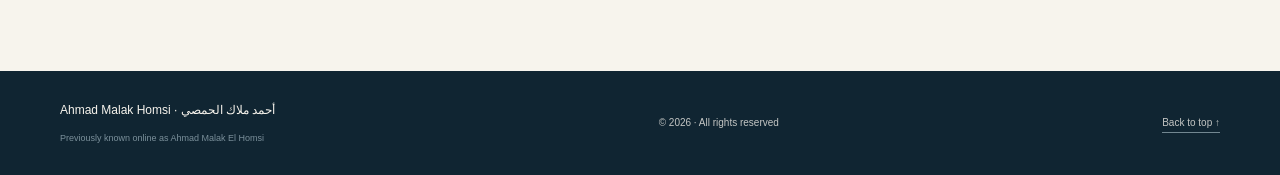
==== commit fa590c2f: "Clarify bilingual profile and image preview metadata" ====
--- a/en/index.html
+++ b/en/index.html
@@ -8,7 +8,8 @@
 <meta name="description" content="Ahmad Malak Homsi, CEO of Beisat and partner at Tornado Projects &amp; Services in Oman. Explore his work in business development, negotiation and partnerships.">
 <meta property="og:type" content="profile">
 <meta name="color-scheme" content="light">
-<script type="application/ld+json">{"@context": "https://schema.org", "@type": "ProfilePage", "url": "https://ahmadmalakhomsi.com/en/", "mainEntity": {"@type": "Person", "name": "Ahmad Malak Homsi", "alternateName": ["أحمد ملاك الحمصي", "Ahmad Malak El Homsi", "Ahmad Malak Homsy"], "jobTitle": "Chief Executive Officer at Beisat", "worksFor": {"@type": "Organization", "name": "Beisat", "url": "https://beisat.com/"}, "alumniOf": {"@type": "EducationalOrganization", "name": "Higher Institute of Business Administration"}, "sameAs": ["https://www.linkedin.com/in/ahmad-malak-elhomsi/", "https://x.com/MalakHomsi", "https://www.facebook.com/Ahmad.malak.homsi"], "knowsAbout": ["Business Development", "Negotiation", "Sales Management", "Business Operations"], "homeLocation": {"@type": "Place", "name": "Muscat, Oman"}, "@id": "https://ahmadmalakhomsi.com/#ahmad-malak-homsi", "url": "https://ahmadmalakhomsi.com/", "image": "https://ahmadmalakhomsi.com/assets/ahmad-malak-homsi-portrait.jpg"}}</script>
+<meta name="robots" content="max-image-preview:large">
+<script type="application/ld+json">{"@context":"https://schema.org","@graph":[{"@type":"WebSite","@id":"https://ahmadmalakhomsi.com/#website","url":"https://ahmadmalakhomsi.com/","name":"أحمد ملاك الحمصي","alternateName":"Ahmad Malak Homsi"},{"@type":"ProfilePage","url":"https://ahmadmalakhomsi.com/en/","mainEntity":{"@type":"Person","name":"Ahmad Malak Homsi","alternateName":["أحمد ملاك الحمصي","Ahmad Malak El Homsi","Ahmad Malak Homsy"],"jobTitle":"Chief Executive Officer at Beisat","worksFor":{"@type":"Organization","name":"Beisat","url":"https://beisat.com/"},"alumniOf":{"@type":"EducationalOrganization","name":"Higher Institute of Business Administration"},"sameAs":["https://www.linkedin.com/in/ahmad-malak-elhomsi/","https://x.com/MalakHomsi","https://www.facebook.com/Ahmad.malak.homsi"],"knowsAbout":["Business Development","Negotiation","Sales Management","Business Operations"],"homeLocation":{"@type":"Place","name":"Muscat, Oman"},"@id":"https://ahmadmalakhomsi.com/#ahmad-malak-homsi","url":"https://ahmadmalakhomsi.com/","image":"https://ahmadmalakhomsi.com/assets/ahmad-malak-homsi-portrait.jpg"},"inLanguage":"en","primaryImageOfPage":{"@type":"ImageObject","contentUrl":"https://ahmadmalakhomsi.com/assets/ahmad-malak-homsi-portrait.jpg"},"isPartOf":{"@id":"https://ahmadmalakhomsi.com/#website"}}]}</script>
 <style>
 :root{--navy:#102532;--deep:#0b1b26;--gold:#c29b68;--paper:#f5f3ee;--ink:#142c39;--muted:#68777b;--line:#d9dedb;--white:#fff;--sans:Tahoma,Arial,sans-serif;--radius:4px}*{box-sizing:border-box}html{scroll-behavior:smooth;scroll-padding-top:100px}body{margin:0;background:var(--paper);color:var(--ink);font-family:var(--sans);font-size:16px;line-height:1.9}body[dir=ltr]{font-family:Arial,Helvetica,sans-serif}a{color:inherit;text-decoration:none}button,input{font:inherit}button,a{-webkit-tap-highlight-color:transparent}button{cursor:pointer}button:focus-visible,a:focus-visible,summary:focus-visible{outline:3px solid var(--gold);outline-offset:5px}img{max-width:100%;display:block}button{border:0}.wrap{width:min(1160px,calc(100% - 64px));margin:auto}.skip{position:fixed;top:-100px;left:24px;background:white;padding:8px 16px;z-index:100}.skip:focus{top:10px}.header{height:88px;background:var(--deep);color:#f9f8f4;border-bottom:1px solid #ffffff19;position:sticky;top:0;z-index:20}.nav{height:100%;display:flex;align-items:center;gap:28px}.brand{display:flex;align-items:center;gap:12px;margin-inline-end:auto;line-height:1.45}.brand-mark{width:84px;height:30px;object-fit:contain;flex:none;filter:url(#amh-header-colors)}.brand strong{font-size:14px;font-weight:600}.brand strong{font-size:14px;font-weight:600}.brand small{display:block;font-size:9px;color:#aab8bd;letter-spacing:1.6px}.navlinks{display:flex;gap:25px;font-size:12px;color:#c4cfd1}.navlinks a:hover{color:var(--gold)}.lang{background:transparent;color:#e9e6df;border:1px solid #ffffff38;padding:5px 13px;font:12px Arial,sans-serif}.menu{display:none;color:white;background:transparent;font-size:22px}.hero{background:var(--deep);color:white;position:relative;overflow:hidden}.hero:before{content:"";position:absolute;inset:0;background:radial-gradient(ellipse at 10% 30%,#47657725,transparent 55%);pointer-events:none}.hero-grid{min-height:690px;display:grid;grid-template-columns:1.4fr 1fr;gap:65px;align-items:center;position:relative;padding-block:72px}.eyebrow{font-size:11px;letter-spacing:2px;color:var(--gold);display:flex;align-items:center;gap:13px;margin-bottom:24px}.eyebrow:before{content:"";height:1px;width:30px;background:var(--gold)}h1{font-size:clamp(43px,4.7vw,66px);line-height:1.48;font-weight:500;letter-spacing:-1.5px;margin:0 0 8px}.latin-name{font:15px Arial,sans-serif;letter-spacing:3px;color:#a5b4ba;margin:0 0 28px}.hero h2{font-size:24px;font-weight:400;color:#d2b486;line-height:1.7;margin:0 0 18px}.hero-copy{font-size:15px;color:#b8c5ca;max-width:520px;line-height:2.1}.hero-role{font-size:11px;color:#9eaeb5;border-inline-start:2px solid var(--gold);padding-inline-start:15px;margin:24px 0}.actions{display:flex;align-items:center;flex-wrap:wrap;gap:20px;margin-top:30px}.button{display:inline-flex;align-items:center;justify-content:center;gap:18px;background:var(--gold);color:var(--deep);padding:11px 22px;font-size:13px;font-weight:600;border:1px solid var(--gold)}.button:hover{background:#d2b487}.textlink{font-size:13px;display:inline-flex;gap:12px;align-items:center}.arrow{font-family:Arial;font-size:18px}.portrait-frame{position:relative;max-width:380px;width:100%;margin-inline-start:auto;display:flex;flex-direction:column;align-items:center}.portrait-stage{width:320px;height:350px;position:relative;display:flex;align-items:center;justify-content:center;border:1px solid #ffffff12;background:linear-gradient(145deg,#243844,#152a37);border-radius:170px 170px 4px 4px;box-shadow:0 25px 80px #0003}.portrait-stage:before{content:"";position:absolute;inset:14px;border:1px solid #c29b6840;border-radius:160px 160px 3px 3px}.portrait{width:245px;height:245px;border-radius:50%;overflow:hidden;position:relative;box-shadow:0 0 0 8px #132733,0 0 0 9px #c29b6850}.portrait svg{width:100%;height:100%;display:block}.portrait-caption{background:#193341;border:1px solid #ffffff15;color:#f6f5f1;width:290px;margin-top:-18px;z-index:1;position:relative;padding:17px 20px;text-align:center}.portrait-caption strong{display:block;font-size:13px;font-weight:500}.portrait-caption span{font-size:10px;color:#b2c0c6}.portrait-note{font-size:10px;color:#8198a3;margin:16px 0 0}.trust{background:#eae9e3;border-bottom:1px solid var(--line)}.trust-grid{display:grid;grid-template-columns:repeat(3,1fr);padding-block:25px}.trust-item{padding:0 30px;border-inline-start:1px solid #cdd4d0}.trust-item:first-child{padding-inline-start:0;border:0}.trust-item small{display:block;color:var(--muted);font-size:10px;margin-bottom:4px}.trust-item strong{font-weight:500;font-size:16px}.section{padding-block:95px}.section-top{display:flex;align-items:end;justify-content:space-between;gap:30px;margin-bottom:42px}.kicker{color:#947340;font-size:10px;letter-spacing:2px;margin:0 0 9px}.section h2{font-size:35px;line-height:1.5;font-weight:500;margin:0}.section-lead{max-width:540px;font-size:14px;color:var(--muted);margin:15px 0 0}.number{font:12px Georgia,serif;color:#a0aaa8;letter-spacing:3px}.about-grid{display:grid;grid-template-columns:1.2fr 1fr;gap:90px}.about-copy p{margin:0 0 20px;font-size:15px;color:#52646c}.quote{font-size:24px;line-height:1.9;margin:0;padding:30px 0;border-block:1px solid var(--line);font-weight:400}.signature{font:italic 23px Georgia,serif;color:#9a7845;display:block;margin-top:20px}.capabilities{border-top:1px solid var(--line);margin-top:45px;display:grid;grid-template-columns:repeat(3,1fr);gap:30px;padding-top:26px}.capabilities b{display:block;font-size:14px;font-weight:500;margin-bottom:7px}.capabilities p{font-size:12px;color:var(--muted);margin:0}.case{background:#e9edea}.case-grid{display:grid;grid-template-columns:1fr 1.08fr;gap:55px;align-items:start}.case-image{height:380px;object-fit:cover;width:100%;filter:saturate(.8)}.photo-credit{font-size:10px;color:var(--muted);margin:10px 0 0}.case-intro{font-size:15px;color:#52646c;margin:0 0 25px}.case-step{display:grid;grid-template-columns:34px 1fr;gap:14px;padding-block:19px;border-top:1px solid #ccd5ce}.step-num{font:22px Georgia,serif;color:#ad8c5e}.case-step h3{font-size:14px;font-weight:600;margin:0 0 7px}.case-step p{font-size:13px;color:#5b6d73;margin:0}.deal-note{margin-top:25px;background:var(--navy);color:#f2eee8;padding:21px 25px;border-inline-start:3px solid var(--gold)}.deal-note small{font-size:10px;color:#d0b486}.deal-note p{font-size:13px;margin:8px 0 0}.timeline{border-top:1px solid var(--line)}details{border-bottom:1px solid var(--line)}summary{list-style:none;cursor:pointer;display:grid;grid-template-columns:170px 1fr 25px;align-items:center;gap:25px;padding:25px 0}summary::-webkit-details-marker{display:none}.date{font:12px Arial,sans-serif;color:var(--muted);direction:ltr;text-align:start}.role-title{font-size:17px;font-weight:500;display:block}.company{font-size:12px;color:var(--muted)}.plus{font-size:24px;font-weight:300;color:#957c54}details[open] .plus{transform:rotate(45deg)}.detail-content{margin-inline-start:195px;padding:0 0 25px;max-width:760px;font-size:14px;color:#5b6d73}.detail-content p{margin:0}.detail-content a{color:#8b6837;border-bottom:1px solid #bea77f}.education{margin-top:40px;display:grid;grid-template-columns:1fr 1fr;gap:20px}.edu-panel{padding:25px;border:1px solid var(--line)}.edu-panel h3{font-size:15px;margin:0 0 8px;font-weight:500}.edu-panel p{margin:0;font-size:12px;color:var(--muted)}.media-section{background:#fff}.media-grid{display:grid;grid-template-columns:1fr 1fr;gap:28px}.media-card{display:flex;flex-direction:column;border:1px solid #e2e5df;background:#fafaf7}.media-visual{height:270px;overflow:hidden;background:#e9eae5;position:relative}.media-visual img{width:100%;height:100%;object-fit:cover;object-position:center 60%;transition:transform .4s}.media-card:hover .media-visual img{transform:scale(1.03)}.media-tag{position:absolute;bottom:15px;inset-inline-start:17px;background:#102532ed;color:white;font:10px Arial,sans-serif;padding:4px 10px;letter-spacing:1px}.media-body{padding:24px}.media-body small{font:10px Arial,sans-serif;color:#8f754e}.media-body h3{font-size:19px;font-weight:500;margin:8px 0}.media-body p{font-size:12px;color:var(--muted);margin:0 0 17px}.media-link{font-size:12px;color:#76572c;display:inline-flex;gap:12px}.community{margin-top:35px;display:grid;grid-template-columns:1fr 1.1fr;background:#f1f1eb}.community-picture{position:relative;overflow:hidden;max-height:390px;background:#dfe4dc;padding:0;display:block;width:100%;cursor:zoom-in}.community-picture img{width:100%;height:100%;object-fit:cover;object-position:center 49%}.zoom-hint{position:absolute;bottom:15px;inset-inline-end:15px;background:#102532e8;color:white;font-size:10px;padding:4px 10px}.community-copy{padding:38px}.community-copy h3{font-size:23px;font-weight:500;margin:0 0 16px}.community-copy p{font-size:13px;color:#5c6e73}.amount{font:42px Georgia,serif;color:#91703e;direction:ltr;display:inline-block;line-height:1.3}.amount small{font:11px var(--sans);letter-spacing:1px}.vision{background:var(--navy);color:#f2f1eb;position:relative}.vision .kicker{color:#c5a577}.vision-grid{display:grid;grid-template-columns:1.1fr 1fr;gap:95px;align-items:start}.vision h2{font-size:37px}.vision p{color:#b3c3c9;font-size:14px}.vision-badge{font-size:10px;color:#ddc398;display:inline-block;border:1px solid #c29b6850;padding:4px 10px;margin-top:10px}.vision-list{margin-top:5px}.vision-item{border-bottom:1px solid #ffffff20;padding:20px 0}.vision-item:first-child{padding-top:0}.vision-item strong{font-size:15px;font-weight:500}.vision-item p{font-size:12px;margin:8px 0 0}.contact-grid{display:grid;grid-template-columns:1fr 1fr;gap:80px}.contact h2{font-size:38px}.contact p{font-size:14px;color:var(--muted)}.contact-topics{margin-top:23px;display:flex;gap:8px;flex-wrap:wrap}.topic{border:1px solid #cbd4d0;border-radius:2px;padding:5px 12px;font-size:11px}.contact-panel{padding:35px;background:white;border:1px solid var(--line)}.contact-panel small{font-size:10px;color:var(--muted)}.contact-panel h3{font-size:22px;font-weight:500;margin:10px 0}.contact-panel p{font-size:12px}.contact-panel .button{width:100%;margin-top:15px}.social-links{display:flex;justify-content:center;gap:10px;flex-wrap:wrap;margin-top:20px}.social-links a{border:1px solid #cbd4d0;padding:5px 12px;font-size:11px;color:#53666c}.social-links a:hover{border-color:var(--gold);color:#76572c}.contact-location{margin-top:18px;text-align:center;color:#728086;font-size:11px}.footer{background:var(--deep);color:#91a4ae;padding:28px 0}.footer-inner{display:flex;align-items:center;gap:25px;justify-content:space-between;font-size:10px}.footer strong{color:#dce3e5;font-size:12px;font-weight:400}.backtop{border-bottom:1px solid #728791}.previous-name{font-size:9px;color:#7b909b;margin-top:8px;direction:ltr}.dialog{border:0;background:#fff;padding:12px;max-width:min(900px,92vw);max-height:92vh;overflow:auto}.dialog::backdrop{background:#07131ee8}.dialog img{max-height:80vh;max-width:100%;object-fit:contain;margin:auto}.dialog-close{background:var(--navy);color:white;position:absolute;top:20px;inset-inline-end:20px;border:1px solid #fff7;width:35px;height:35px}.dialog-caption{font-size:11px;text-align:center;color:var(--muted);padding:8px}.ltr{direction:ltr;unicode-bidi:isolate}.sr-only{position:absolute;width:1px;height:1px;padding:0;overflow:hidden;clip:rect(0,0,0,0);white-space:nowrap}
 @media(min-width:1450px){.hero-grid{min-height:730px}}@media(max-width:1000px){.navlinks{gap:15px}.hero-grid{gap:35px}.portrait-stage{width:280px;height:320px}.portrait{width:220px;height:220px}.about-grid,.vision-grid{gap:45px}.case-grid{gap:30px}.community-copy{padding:28px}.media-visual{height:235px}}
@@ -108,7 +109,7 @@
 <details><summary><span class="date">2016 — 2022</span><span><strong class="role-title">Sales, supervision &amp; sales management</strong><span class="company">Dar Al-Kitab Al-Natiq · Oman</span></span><span class="plus" aria-hidden="true">+</span></summary><div class="detail-content"><p>Homsi began in book fair sales and moved into supervision and sales management. He worked directly with customers and represented the publisher in television interviews at regional book fairs.</p></div></details></div>
 <div class="education"><div class="edu-panel"><p class="kicker">EDUCATION</p><h3>Higher Institute of Business Administration — HIBA</h3><p>Five years of study: three years in general business administration followed by two years specializing in marketing.</p></div><div class="edu-panel"><p class="kicker">AREAS OF EXPERIENCE</p><h3>Business development · Negotiation · Sales management</h3><p>With practical experience in public relations, digital marketing, business operations, and team leadership.</p></div></div></div></section>
 <section class="section media-section" id="media"><div class="wrap"><div class="section-top"><div><p class="kicker">MEDIA &amp; COMMUNITY</p><h2>Media appearances &amp; a community initiative</h2><p class="section-lead">Television interviews in which Homsi represented Dar Al-Kitab Al-Natiq, alongside a community initiative at Beisat.</p></div><span class="number" aria-hidden="true">04 / MEDIA</span></div><div class="media-grid"><article class="media-card"><a href="https://x.com/AlArabiya_KSA/status/1576208315209621504" target="_blank" rel="noopener noreferrer" class="media-visual" aria-label="Watch the Al Arabiya interview"><img src="/assets/538112f0e08a0ca0.png" alt="Ahmad Malak Homsi on Al Arabiya at the Riyadh International Book Fair" loading="lazy"><span class="media-tag">AL ARABIYA</span></a><div class="media-body"><p class="media-caption">Ahmad Malak Homsi speaking with Al Arabiya at the Riyadh International Book Fair.</p><small>01 OCTOBER 2022</small><h3>Al Arabiya · Riyadh International Book Fair</h3><p>An interview about interactive books and augmented reality, representing Dar Al-Kitab Al-Natiq.</p><a class="media-link" href="https://x.com/AlArabiya_KSA/status/1576208315209621504" target="_blank" rel="noopener noreferrer"><span>View original coverage</span></a></div></article><article class="media-card"><a class="media-visual" href="https://www.facebook.com/share/v/19sV444Bwp/" target="_blank" rel="noopener noreferrer" aria-label="Watch the Qatar Television interview"><img src="/assets/9ce82f50197b140a.png" alt="Ahmad Malak Homsi live on Qatar Television at the Doha International Book Fair" loading="lazy"><span class="media-tag">QATAR TELEVISION · LIVE</span></a><div class="media-body"><p class="media-caption">Ahmad Malak Homsi live on Qatar Television from the Doha International Book Fair.</p><small>14 JANUARY 2022</small><h3>Qatar Television · Live on-air interview</h3><p>A live interview from the Doha International Book Fair, representing Dar Al-Kitab Al-Natiq in Oman.</p><a class="media-link" href="https://www.facebook.com/share/v/19sV444Bwp/" target="_blank" rel="noopener noreferrer"><span>Watch on Qatar Television’s page</span></a></div></article></div>
-<article class="community"><button class="community-picture" id="open-photo" type="button" aria-label="Enlarge the Beisat donation handover photo"><img src="/assets/8f0a66f0a7d22e40.jpg" alt="Ahmad Malak Homsi at the handover of Beisat’s contribution in support of Gaza on February 7, 2024" loading="lazy"><span class="zoom-hint">Enlarge photo </span></button><div class="community-copy"><p class="kicker">COMMUNITY INITIATIVE · 7 FEBRUARY 2024</p><h3>A contribution in support of Gaza</h3><p>Homsi proposed allocating part of Beisat’s sales during a defined period to support people in Gaza and secured management approval. Beisat made the contribution through the Oman Charitable Organization, and Homsi attended the cheque handover.</p><a class="media-link" href="https://x.com/ocooman/status/1755144523699646489" target="_blank" rel="noopener noreferrer"><span>The organization’s official announcement</span></a></div></article>
+<article class="community"><button class="community-picture" id="open-photo" type="button" aria-label="Enlarge the Beisat donation handover photo"><img src="/assets/8f0a66f0a7d22e40.jpg" alt="Ahmad Malak Homsi at the handover of Beisat’s contribution in support of Gaza on February 7, 2024" loading="lazy"><span class="zoom-hint">Enlarge photo </span></button><div class="community-copy"><p class="kicker">COMMUNITY INITIATIVE · 7 FEBRUARY 2024</p><h3>A contribution in support of Gaza</h3><p>Homsi proposed allocating part of Beisat’s sales during a defined period to support people in Gaza and secured management approval. Beisat made the contribution through the Oman Charitable Organization, and the photo shows Ahmad Malak Homsi at the handover.</p><a class="media-link" href="https://x.com/ocooman/status/1755144523699646489" target="_blank" rel="noopener noreferrer"><span>The organization’s official announcement</span></a></div></article>
 </div></section>
 <section class="section vision" id="vision"><div class="wrap vision-grid"><div><p class="kicker">LOOKING AHEAD</p><h2>Future business interests</h2><p>Homsi aims to build a group of businesses that can draw on shared teams, expertise and relationships. His focus is on assessing opportunities, negotiating agreements and helping partnerships move into execution.</p></div><div class="vision-list"><div class="vision-item"><strong>Small business owners</strong><p>Homsi is interested in established businesses with products in demand and opportunities to expand sales, build commercial relationships or improve operations.</p></div><div class="vision-item"><strong>Funders &amp; partners</strong><p>Homsi welcomes conversations about partnerships, acquisitions and business growth in the region.</p></div><div class="vision-item"><strong>IN PREPARATION · ESTONIA</strong><p>Homsi and his partners are preparing to export clothing and fashion stock from Europe to Arab markets through a company in Estonia. The project is preparing for its first shipment.</p></div></div></div></section>
 <section class="section contact" id="contact"><div class="wrap contact-grid"><div><p class="kicker">CONTACT</p><h2>Professional enquiries</h2><p>Ahmad Malak Homsi can be contacted about partnerships, business development opportunities and media enquiries.</p><div class="contact-topics"><span class="topic">Partnerships</span><span class="topic">Business development</span><span class="topic">Acquisition opportunities</span><span class="topic">Media enquiries</span></div></div><div class="contact-panel"><small>CONNECT ON LINKEDIN</small><h3>Ahmad Malak Homsi</h3><p>Send a short introduction and an outline of the opportunity, along with your company’s website if available.</p><a class="button" href="https://www.linkedin.com/in/ahmad-malak-elhomsi/" target="_blank" rel="noopener noreferrer"><span>Ahmad’s LinkedIn profile</span></a><div class="social-links" aria-label="Social profiles"><a href="https://www.linkedin.com/in/ahmad-malak-elhomsi/" target="_blank" rel="noopener noreferrer">LinkedIn</a><a href="https://x.com/MalakHomsi" target="_blank" rel="noopener noreferrer">X</a><a href="https://www.facebook.com/Ahmad.malak.homsi" target="_blank" rel="noopener noreferrer">Facebook</a></div><div class="contact-location">Muscat, Oman · Open to opportunities across the region</div></div></div></section>
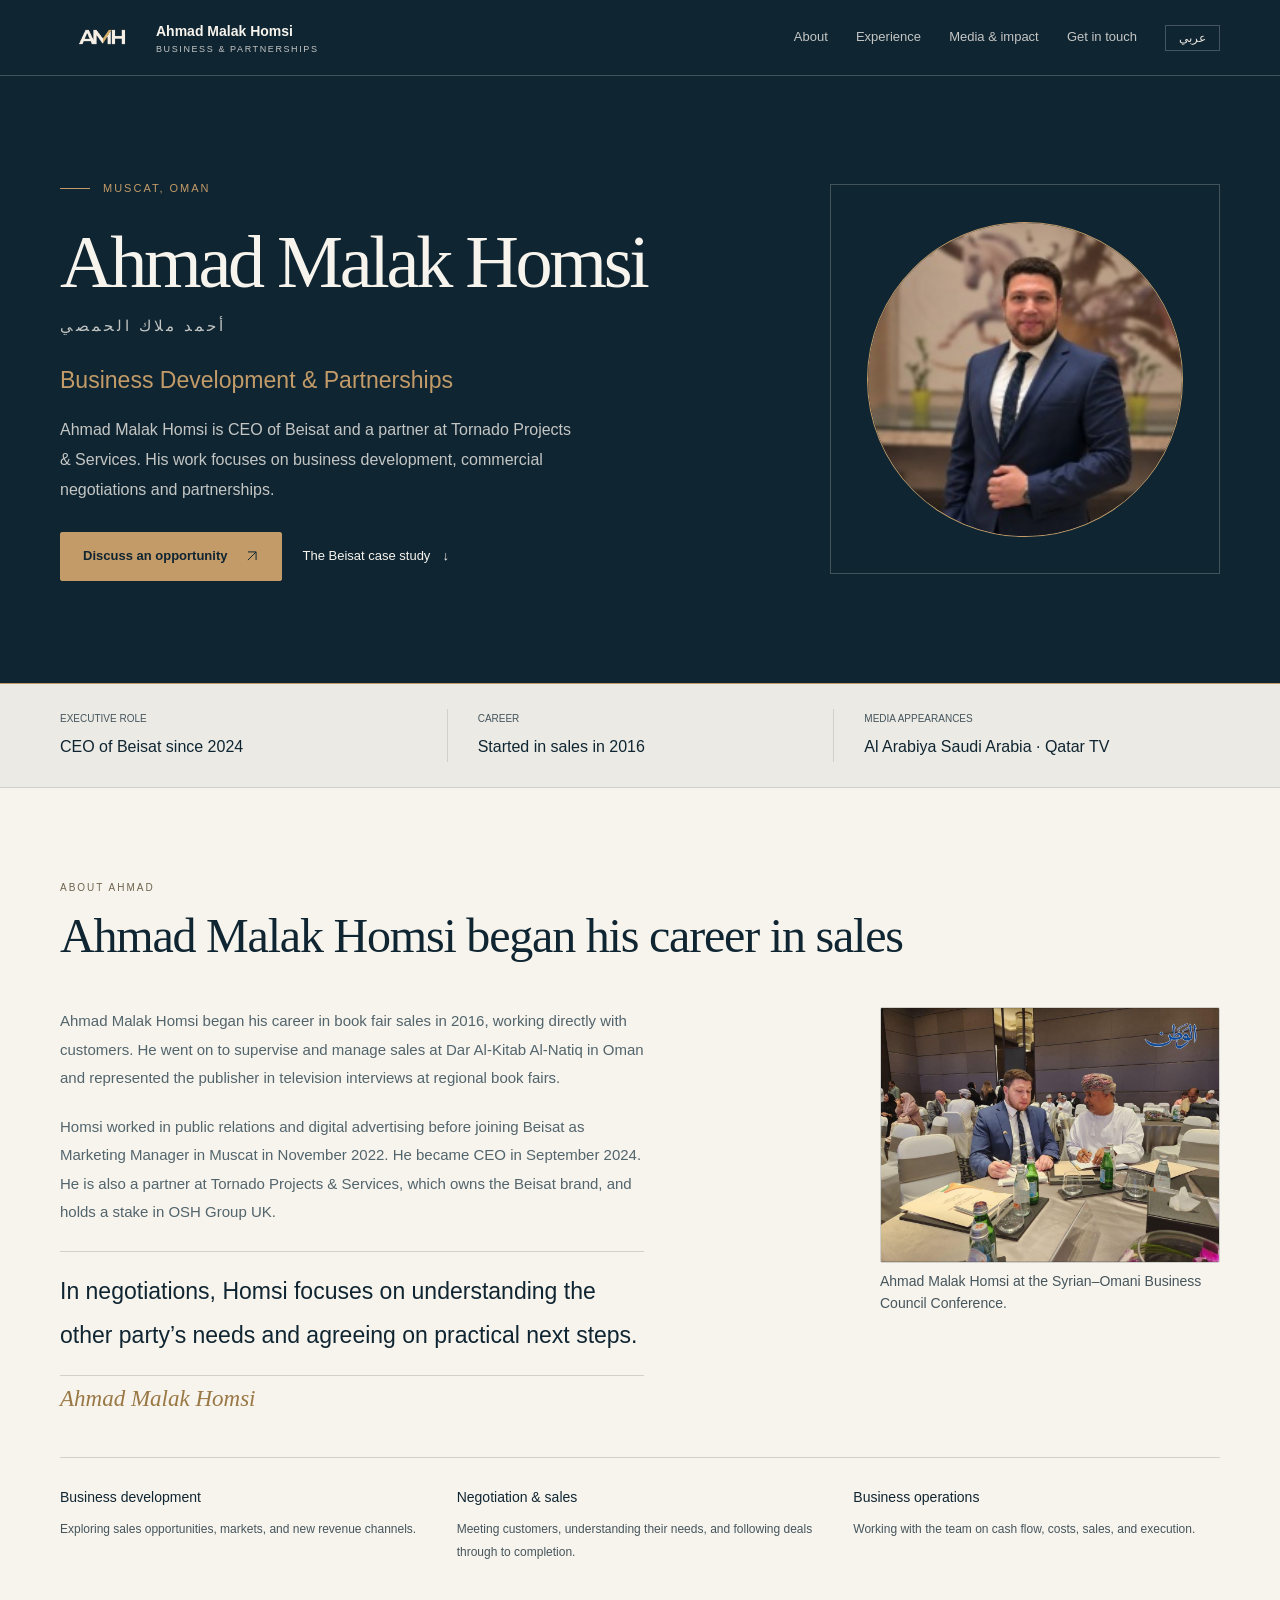
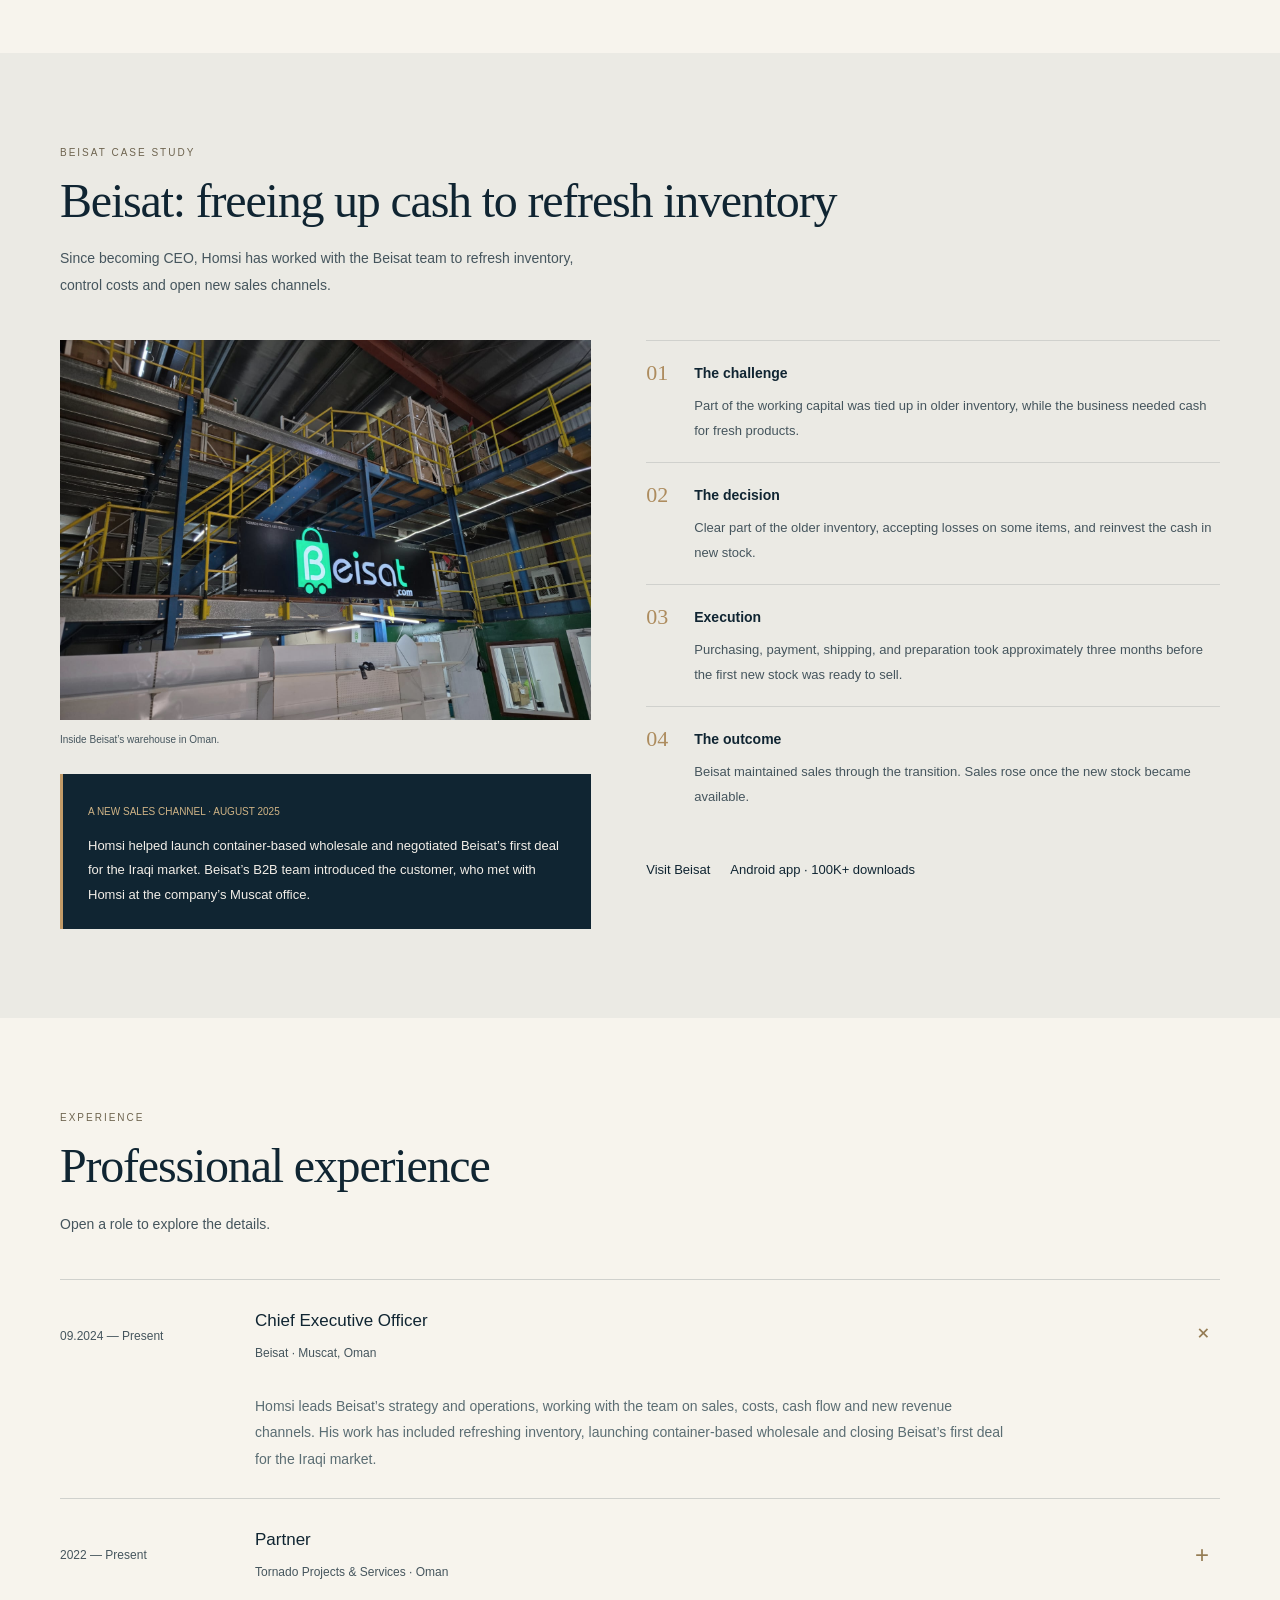
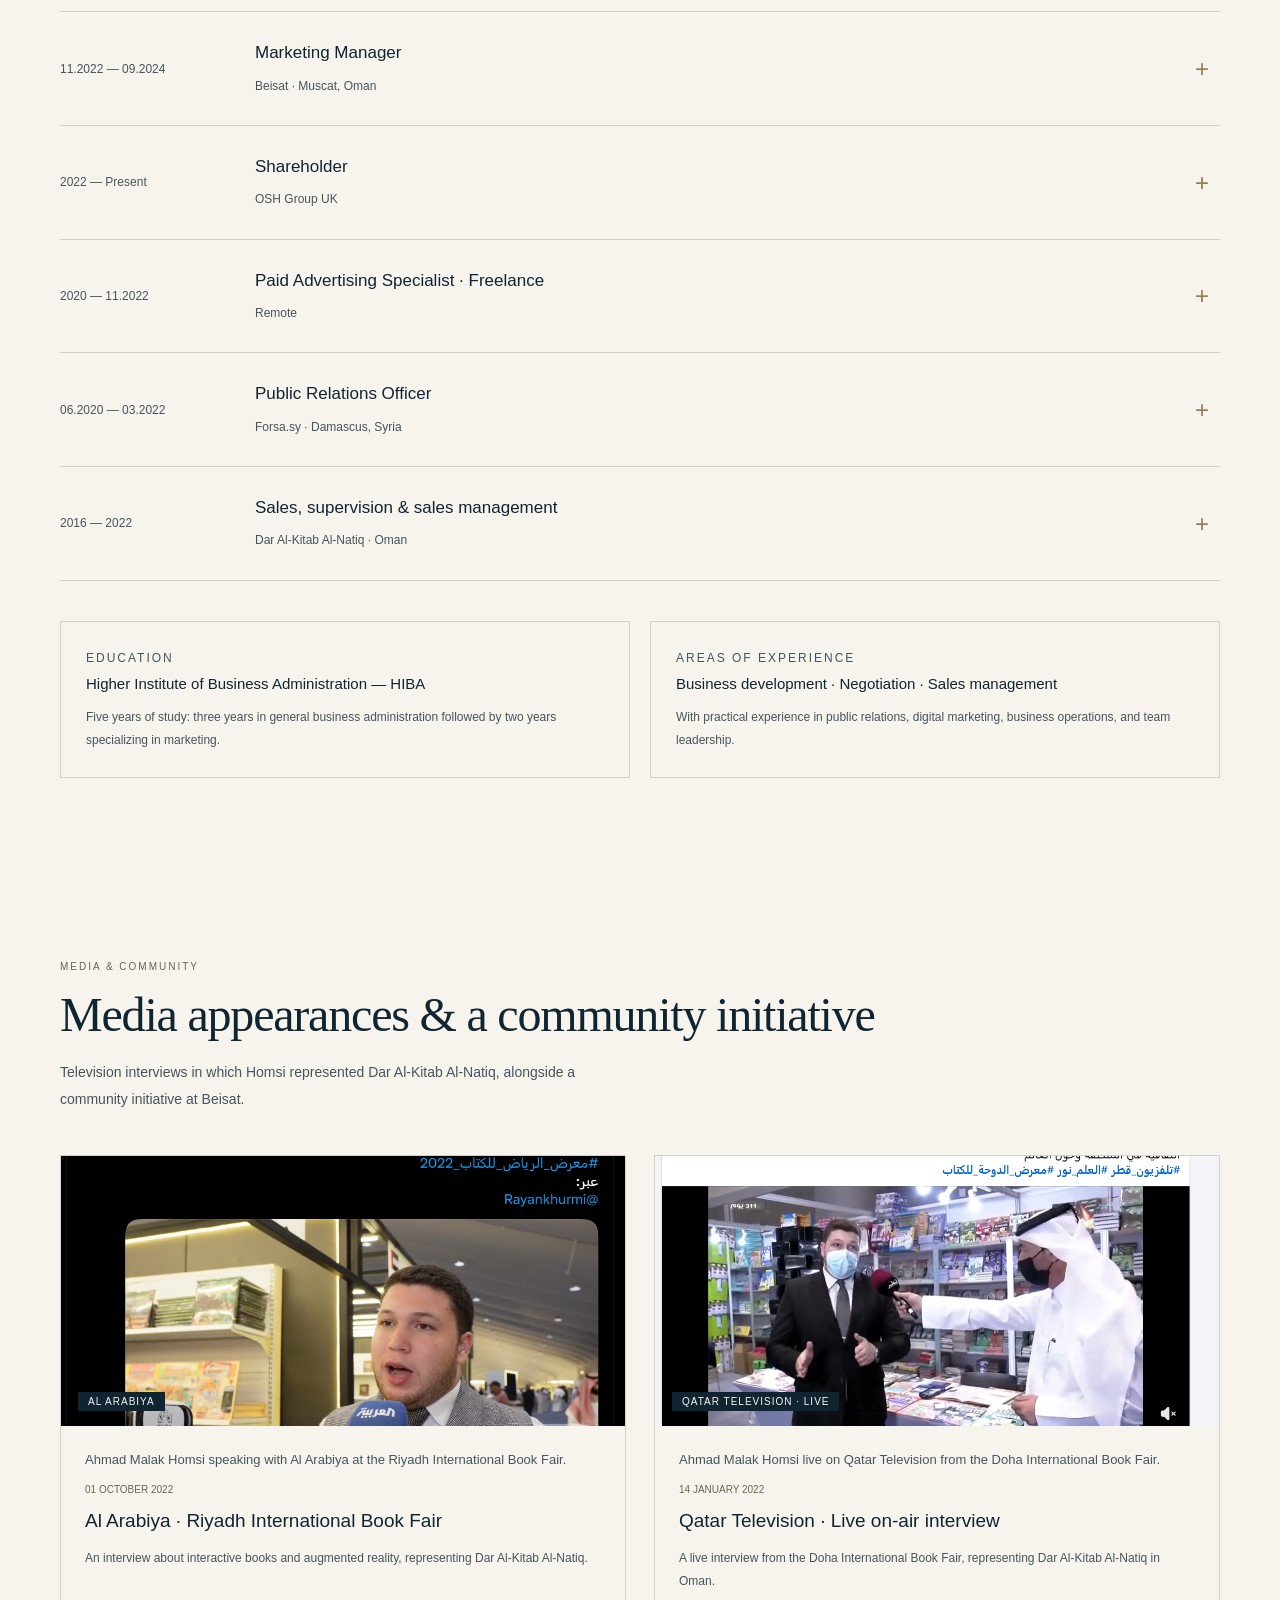
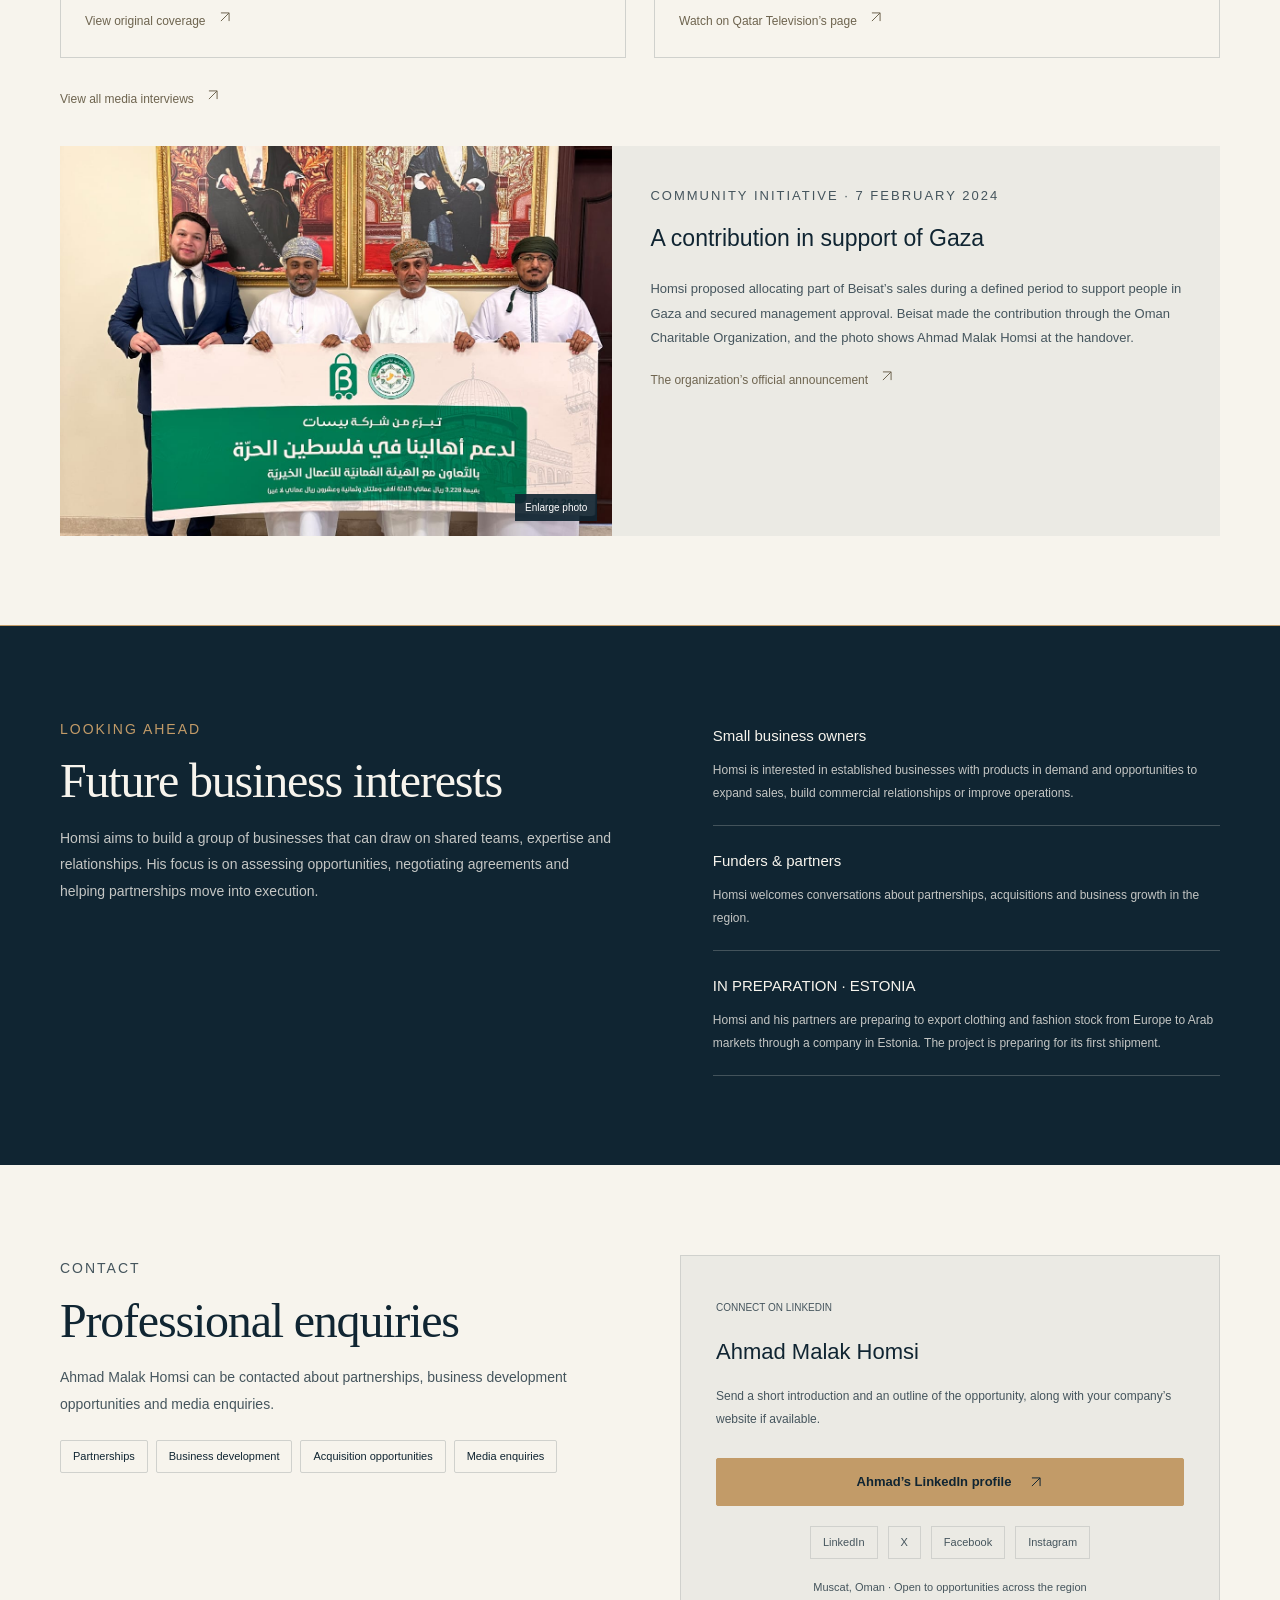
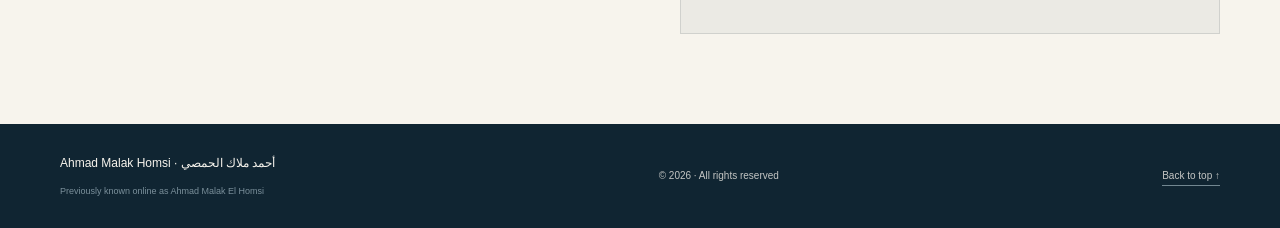
==== commit 6f6edfcf: "Publish bilingual media pages and unify social profile links" ====
--- a/en/index.html
+++ b/en/index.html
@@ -9,39 +9,8 @@
 <meta property="og:type" content="profile">
 <meta name="color-scheme" content="light">
 <meta name="robots" content="max-image-preview:large">
-<script type="application/ld+json">{"@context":"https://schema.org","@graph":[{"@type":"WebSite","@id":"https://ahmadmalakhomsi.com/#website","url":"https://ahmadmalakhomsi.com/","name":"أحمد ملاك الحمصي","alternateName":"Ahmad Malak Homsi"},{"@type":"ProfilePage","url":"https://ahmadmalakhomsi.com/en/","mainEntity":{"@type":"Person","name":"Ahmad Malak Homsi","alternateName":["أحمد ملاك الحمصي","Ahmad Malak El Homsi","Ahmad Malak Homsy"],"jobTitle":"Chief Executive Officer at Beisat","worksFor":{"@type":"Organization","name":"Beisat","url":"https://beisat.com/"},"alumniOf":{"@type":"EducationalOrganization","name":"Higher Institute of Business Administration"},"sameAs":["https://www.linkedin.com/in/ahmad-malak-elhomsi/","https://x.com/MalakHomsi","https://www.facebook.com/Ahmad.malak.homsi"],"knowsAbout":["Business Development","Negotiation","Sales Management","Business Operations"],"homeLocation":{"@type":"Place","name":"Muscat, Oman"},"@id":"https://ahmadmalakhomsi.com/#ahmad-malak-homsi","url":"https://ahmadmalakhomsi.com/","image":"https://ahmadmalakhomsi.com/assets/ahmad-malak-homsi-portrait.jpg"},"inLanguage":"en","primaryImageOfPage":{"@type":"ImageObject","contentUrl":"https://ahmadmalakhomsi.com/assets/ahmad-malak-homsi-portrait.jpg"},"isPartOf":{"@id":"https://ahmadmalakhomsi.com/#website"}}]}</script>
-<style>
-:root{--navy:#102532;--deep:#0b1b26;--gold:#c29b68;--paper:#f5f3ee;--ink:#142c39;--muted:#68777b;--line:#d9dedb;--white:#fff;--sans:Tahoma,Arial,sans-serif;--radius:4px}*{box-sizing:border-box}html{scroll-behavior:smooth;scroll-padding-top:100px}body{margin:0;background:var(--paper);color:var(--ink);font-family:var(--sans);font-size:16px;line-height:1.9}body[dir=ltr]{font-family:Arial,Helvetica,sans-serif}a{color:inherit;text-decoration:none}button,input{font:inherit}button,a{-webkit-tap-highlight-color:transparent}button{cursor:pointer}button:focus-visible,a:focus-visible,summary:focus-visible{outline:3px solid var(--gold);outline-offset:5px}img{max-width:100%;display:block}button{border:0}.wrap{width:min(1160px,calc(100% - 64px));margin:auto}.skip{position:fixed;top:-100px;left:24px;background:white;padding:8px 16px;z-index:100}.skip:focus{top:10px}.header{height:88px;background:var(--deep);color:#f9f8f4;border-bottom:1px solid #ffffff19;position:sticky;top:0;z-index:20}.nav{height:100%;display:flex;align-items:center;gap:28px}.brand{display:flex;align-items:center;gap:12px;margin-inline-end:auto;line-height:1.45}.brand-mark{width:84px;height:30px;object-fit:contain;flex:none;filter:url(#amh-header-colors)}.brand strong{font-size:14px;font-weight:600}.brand strong{font-size:14px;font-weight:600}.brand small{display:block;font-size:9px;color:#aab8bd;letter-spacing:1.6px}.navlinks{display:flex;gap:25px;font-size:12px;color:#c4cfd1}.navlinks a:hover{color:var(--gold)}.lang{background:transparent;color:#e9e6df;border:1px solid #ffffff38;padding:5px 13px;font:12px Arial,sans-serif}.menu{display:none;color:white;background:transparent;font-size:22px}.hero{background:var(--deep);color:white;position:relative;overflow:hidden}.hero:before{content:"";position:absolute;inset:0;background:radial-gradient(ellipse at 10% 30%,#47657725,transparent 55%);pointer-events:none}.hero-grid{min-height:690px;display:grid;grid-template-columns:1.4fr 1fr;gap:65px;align-items:center;position:relative;padding-block:72px}.eyebrow{font-size:11px;letter-spacing:2px;color:var(--gold);display:flex;align-items:center;gap:13px;margin-bottom:24px}.eyebrow:before{content:"";height:1px;width:30px;background:var(--gold)}h1{font-size:clamp(43px,4.7vw,66px);line-height:1.48;font-weight:500;letter-spacing:-1.5px;margin:0 0 8px}.latin-name{font:15px Arial,sans-serif;letter-spacing:3px;color:#a5b4ba;margin:0 0 28px}.hero h2{font-size:24px;font-weight:400;color:#d2b486;line-height:1.7;margin:0 0 18px}.hero-copy{font-size:15px;color:#b8c5ca;max-width:520px;line-height:2.1}.hero-role{font-size:11px;color:#9eaeb5;border-inline-start:2px solid var(--gold);padding-inline-start:15px;margin:24px 0}.actions{display:flex;align-items:center;flex-wrap:wrap;gap:20px;margin-top:30px}.button{display:inline-flex;align-items:center;justify-content:center;gap:18px;background:var(--gold);color:var(--deep);padding:11px 22px;font-size:13px;font-weight:600;border:1px solid var(--gold)}.button:hover{background:#d2b487}.textlink{font-size:13px;display:inline-flex;gap:12px;align-items:center}.arrow{font-family:Arial;font-size:18px}.portrait-frame{position:relative;max-width:380px;width:100%;margin-inline-start:auto;display:flex;flex-direction:column;align-items:center}.portrait-stage{width:320px;height:350px;position:relative;display:flex;align-items:center;justify-content:center;border:1px solid #ffffff12;background:linear-gradient(145deg,#243844,#152a37);border-radius:170px 170px 4px 4px;box-shadow:0 25px 80px #0003}.portrait-stage:before{content:"";position:absolute;inset:14px;border:1px solid #c29b6840;border-radius:160px 160px 3px 3px}.portrait{width:245px;height:245px;border-radius:50%;overflow:hidden;position:relative;box-shadow:0 0 0 8px #132733,0 0 0 9px #c29b6850}.portrait svg{width:100%;height:100%;display:block}.portrait-caption{background:#193341;border:1px solid #ffffff15;color:#f6f5f1;width:290px;margin-top:-18px;z-index:1;position:relative;padding:17px 20px;text-align:center}.portrait-caption strong{display:block;font-size:13px;font-weight:500}.portrait-caption span{font-size:10px;color:#b2c0c6}.portrait-note{font-size:10px;color:#8198a3;margin:16px 0 0}.trust{background:#eae9e3;border-bottom:1px solid var(--line)}.trust-grid{display:grid;grid-template-columns:repeat(3,1fr);padding-block:25px}.trust-item{padding:0 30px;border-inline-start:1px solid #cdd4d0}.trust-item:first-child{padding-inline-start:0;border:0}.trust-item small{display:block;color:var(--muted);font-size:10px;margin-bottom:4px}.trust-item strong{font-weight:500;font-size:16px}.section{padding-block:95px}.section-top{display:flex;align-items:end;justify-content:space-between;gap:30px;margin-bottom:42px}.kicker{color:#947340;font-size:10px;letter-spacing:2px;margin:0 0 9px}.section h2{font-size:35px;line-height:1.5;font-weight:500;margin:0}.section-lead{max-width:540px;font-size:14px;color:var(--muted);margin:15px 0 0}.number{font:12px Georgia,serif;color:#a0aaa8;letter-spacing:3px}.about-grid{display:grid;grid-template-columns:1.2fr 1fr;gap:90px}.about-copy p{margin:0 0 20px;font-size:15px;color:#52646c}.quote{font-size:24px;line-height:1.9;margin:0;padding:30px 0;border-block:1px solid var(--line);font-weight:400}.signature{font:italic 23px Georgia,serif;color:#9a7845;display:block;margin-top:20px}.capabilities{border-top:1px solid var(--line);margin-top:45px;display:grid;grid-template-columns:repeat(3,1fr);gap:30px;padding-top:26px}.capabilities b{display:block;font-size:14px;font-weight:500;margin-bottom:7px}.capabilities p{font-size:12px;color:var(--muted);margin:0}.case{background:#e9edea}.case-grid{display:grid;grid-template-columns:1fr 1.08fr;gap:55px;align-items:start}.case-image{height:380px;object-fit:cover;width:100%;filter:saturate(.8)}.photo-credit{font-size:10px;color:var(--muted);margin:10px 0 0}.case-intro{font-size:15px;color:#52646c;margin:0 0 25px}.case-step{display:grid;grid-template-columns:34px 1fr;gap:14px;padding-block:19px;border-top:1px solid #ccd5ce}.step-num{font:22px Georgia,serif;color:#ad8c5e}.case-step h3{font-size:14px;font-weight:600;margin:0 0 7px}.case-step p{font-size:13px;color:#5b6d73;margin:0}.deal-note{margin-top:25px;background:var(--navy);color:#f2eee8;padding:21px 25px;border-inline-start:3px solid var(--gold)}.deal-note small{font-size:10px;color:#d0b486}.deal-note p{font-size:13px;margin:8px 0 0}.timeline{border-top:1px solid var(--line)}details{border-bottom:1px solid var(--line)}summary{list-style:none;cursor:pointer;display:grid;grid-template-columns:170px 1fr 25px;align-items:center;gap:25px;padding:25px 0}summary::-webkit-details-marker{display:none}.date{font:12px Arial,sans-serif;color:var(--muted);direction:ltr;text-align:start}.role-title{font-size:17px;font-weight:500;display:block}.company{font-size:12px;color:var(--muted)}.plus{font-size:24px;font-weight:300;color:#957c54}details[open] .plus{transform:rotate(45deg)}.detail-content{margin-inline-start:195px;padding:0 0 25px;max-width:760px;font-size:14px;color:#5b6d73}.detail-content p{margin:0}.detail-content a{color:#8b6837;border-bottom:1px solid #bea77f}.education{margin-top:40px;display:grid;grid-template-columns:1fr 1fr;gap:20px}.edu-panel{padding:25px;border:1px solid var(--line)}.edu-panel h3{font-size:15px;margin:0 0 8px;font-weight:500}.edu-panel p{margin:0;font-size:12px;color:var(--muted)}.media-section{background:#fff}.media-grid{display:grid;grid-template-columns:1fr 1fr;gap:28px}.media-card{display:flex;flex-direction:column;border:1px solid #e2e5df;background:#fafaf7}.media-visual{height:270px;overflow:hidden;background:#e9eae5;position:relative}.media-visual img{width:100%;height:100%;object-fit:cover;object-position:center 60%;transition:transform .4s}.media-card:hover .media-visual img{transform:scale(1.03)}.media-tag{position:absolute;bottom:15px;inset-inline-start:17px;background:#102532ed;color:white;font:10px Arial,sans-serif;padding:4px 10px;letter-spacing:1px}.media-body{padding:24px}.media-body small{font:10px Arial,sans-serif;color:#8f754e}.media-body h3{font-size:19px;font-weight:500;margin:8px 0}.media-body p{font-size:12px;color:var(--muted);margin:0 0 17px}.media-link{font-size:12px;color:#76572c;display:inline-flex;gap:12px}.community{margin-top:35px;display:grid;grid-template-columns:1fr 1.1fr;background:#f1f1eb}.community-picture{position:relative;overflow:hidden;max-height:390px;background:#dfe4dc;padding:0;display:block;width:100%;cursor:zoom-in}.community-picture img{width:100%;height:100%;object-fit:cover;object-position:center 49%}.zoom-hint{position:absolute;bottom:15px;inset-inline-end:15px;background:#102532e8;color:white;font-size:10px;padding:4px 10px}.community-copy{padding:38px}.community-copy h3{font-size:23px;font-weight:500;margin:0 0 16px}.community-copy p{font-size:13px;color:#5c6e73}.amount{font:42px Georgia,serif;color:#91703e;direction:ltr;display:inline-block;line-height:1.3}.amount small{font:11px var(--sans);letter-spacing:1px}.vision{background:var(--navy);color:#f2f1eb;position:relative}.vision .kicker{color:#c5a577}.vision-grid{display:grid;grid-template-columns:1.1fr 1fr;gap:95px;align-items:start}.vision h2{font-size:37px}.vision p{color:#b3c3c9;font-size:14px}.vision-badge{font-size:10px;color:#ddc398;display:inline-block;border:1px solid #c29b6850;padding:4px 10px;margin-top:10px}.vision-list{margin-top:5px}.vision-item{border-bottom:1px solid #ffffff20;padding:20px 0}.vision-item:first-child{padding-top:0}.vision-item strong{font-size:15px;font-weight:500}.vision-item p{font-size:12px;margin:8px 0 0}.contact-grid{display:grid;grid-template-columns:1fr 1fr;gap:80px}.contact h2{font-size:38px}.contact p{font-size:14px;color:var(--muted)}.contact-topics{margin-top:23px;display:flex;gap:8px;flex-wrap:wrap}.topic{border:1px solid #cbd4d0;border-radius:2px;padding:5px 12px;font-size:11px}.contact-panel{padding:35px;background:white;border:1px solid var(--line)}.contact-panel small{font-size:10px;color:var(--muted)}.contact-panel h3{font-size:22px;font-weight:500;margin:10px 0}.contact-panel p{font-size:12px}.contact-panel .button{width:100%;margin-top:15px}.social-links{display:flex;justify-content:center;gap:10px;flex-wrap:wrap;margin-top:20px}.social-links a{border:1px solid #cbd4d0;padding:5px 12px;font-size:11px;color:#53666c}.social-links a:hover{border-color:var(--gold);color:#76572c}.contact-location{margin-top:18px;text-align:center;color:#728086;font-size:11px}.footer{background:var(--deep);color:#91a4ae;padding:28px 0}.footer-inner{display:flex;align-items:center;gap:25px;justify-content:space-between;font-size:10px}.footer strong{color:#dce3e5;font-size:12px;font-weight:400}.backtop{border-bottom:1px solid #728791}.previous-name{font-size:9px;color:#7b909b;margin-top:8px;direction:ltr}.dialog{border:0;background:#fff;padding:12px;max-width:min(900px,92vw);max-height:92vh;overflow:auto}.dialog::backdrop{background:#07131ee8}.dialog img{max-height:80vh;max-width:100%;object-fit:contain;margin:auto}.dialog-close{background:var(--navy);color:white;position:absolute;top:20px;inset-inline-end:20px;border:1px solid #fff7;width:35px;height:35px}.dialog-caption{font-size:11px;text-align:center;color:var(--muted);padding:8px}.ltr{direction:ltr;unicode-bidi:isolate}.sr-only{position:absolute;width:1px;height:1px;padding:0;overflow:hidden;clip:rect(0,0,0,0);white-space:nowrap}
-@media(min-width:1450px){.hero-grid{min-height:730px}}@media(max-width:1000px){.navlinks{gap:15px}.hero-grid{gap:35px}.portrait-stage{width:280px;height:320px}.portrait{width:220px;height:220px}.about-grid,.vision-grid{gap:45px}.case-grid{gap:30px}.community-copy{padding:28px}.media-visual{height:235px}}
-@media(max-width:760px){.wrap{width:calc(100% - 36px)}.header{height:72px}.nav{gap:15px}.navlinks{display:none;position:absolute;top:72px;inset-inline:0;background:#102532;padding:20px;box-shadow:0 12px 20px #0003}.navlinks.open{display:flex;flex-direction:column;align-items:center;gap:16px}.menu{display:block}.brand strong{font-size:12px}.brand small{font-size:8px}.brand-mark{width:70px;height:25px}.lang{padding:4px 10px}.hero-grid{grid-template-columns:1fr;gap:38px;padding-block:45px;min-height:0}.hero-copy{max-width:100%}h1{font-size:40px;letter-spacing:-1px}.latin-name{font-size:12px;letter-spacing:2px}.hero h2{font-size:21px}.portrait-frame{margin:auto;max-width:100%}.portrait-stage{width:270px;height:290px}.portrait{width:215px;height:215px}.portrait-caption{width:250px}.hero-role{font-size:10px}.trust-grid{grid-template-columns:1fr;gap:16px;padding-block:22px}.trust-item,.trust-item:first-child{padding:0;border:0;display:flex;align-items:center;justify-content:space-between;gap:10px}.trust-item small{margin:0}.trust-item strong{font-size:14px}.section{padding-block:60px}.section h2,.vision h2,.contact h2{font-size:28px}.section-top{margin-bottom:28px;gap:15px}.section-lead{font-size:13px}.number{font-size:10px}.about-grid,.case-grid,.vision-grid,.contact-grid{grid-template-columns:1fr;gap:30px}.quote{font-size:20px;padding-block:25px}.about-copy p{font-size:14px}.capabilities{grid-template-columns:1fr;gap:22px;margin-top:30px}.case-image{height:270px}summary{grid-template-columns:95px 1fr 20px;gap:10px;padding:22px 0}.date{font-size:10px}.role-title{font-size:15px}.company{font-size:10px}.detail-content{margin-inline-start:0;padding-bottom:22px;font-size:13px}.education{grid-template-columns:1fr}.media-grid{grid-template-columns:1fr;gap:20px}.media-visual{height:235px}.community{grid-template-columns:1fr}.community-picture{height:330px}.community-copy{padding:25px}.contact-panel{padding:25px}.footer-inner{flex-wrap:wrap;justify-content:center;text-align:center;gap:10px}.footer-inner>div{width:100%}.actions{gap:18px}.button{font-size:12px}.vision-grid{gap:35px}}
-@media(prefers-reduced-motion:reduce){html{scroll-behavior:auto}*,*:before,*:after{transition:none!important;animation:none!important}}
-@media print{.header,.actions,.lang,.menu,.dialog,.contact-panel .button{display:none}.section{padding-block:25px}.hero-grid{min-height:0;padding-block:30px}.hero,.vision,.footer{print-color-adjust:exact}.media-visual{height:180px}.portrait-stage{height:240px}.detail-content{display:block}.case-image{height:250px}details{break-inside:avoid}}
-.arrow{display:none}.button::after,.media-link::after{content:"";display:inline-block;width:14px;height:14px;flex-shrink:0;background:currentColor;mask:url("data:image/svg+xml,%3Csvg xmlns='http://www.w3.org/2000/svg' viewBox='0 0 24 24'%3E%3Cpath d='M5 19L19 5M5 5h14v14' fill='none' stroke='black' stroke-width='1.7'/%3E%3C/svg%3E") center/contain no-repeat}
-
-@media (max-width: 760px) {
-  .nav { gap: clamp(8px, 2vw, 15px); }
-  .brand { min-width: 0; gap: clamp(7px, 2vw, 12px); }
-  .brand > span { min-width: 0; }
-  .brand-mark { width: clamp(48px, 15vw, 70px); }
-  .lang, .menu { flex: none; }
-  .hero-grid, .about-grid, .case-grid, .vision-grid, .contact-grid,
-  .media-grid, .community, .education, .capabilities {
-    grid-template-columns: minmax(0, 1fr);
-  }
-  .hero-grid > *, .section-top > *, .trust-item > *, .actions > * { min-width: 0; }
-  .section-top .number { display: none; }
-  summary .date, summary .role-title, summary .company { white-space: normal; overflow-wrap: anywhere; }
-  .hero h1 { font-size: clamp(30px, 8.5vw, 40px); line-height: 1.24; overflow-wrap: anywhere; }
-  .hero h2, .hero-copy, .hero-role { overflow-wrap: anywhere; }
-  .eyebrow { flex-wrap: wrap; }
-  .portrait-stage, .portrait-caption { max-width: 100%; }
-  .portrait { width: min(215px, 82%); height: auto; aspect-ratio: 1; }
-  .actions { gap: 12px 18px; }
-  .actions .button { max-width: 100%; }
-  summary { grid-template-columns: minmax(0, 95px) minmax(0, 1fr) 20px; }
-}
-
-</style>
+<script type="application/ld+json">{"@context":"https://schema.org","@graph":[{"@type":"WebSite","@id":"https://ahmadmalakhomsi.com/#website","url":"https://ahmadmalakhomsi.com/","name":"أحمد ملاك الحمصي","alternateName":"Ahmad Malak Homsi"},{"@type":"ProfilePage","url":"https://ahmadmalakhomsi.com/en/","mainEntity":{"@type":"Person","name":"Ahmad Malak Homsi","alternateName":["أحمد ملاك الحمصي","Ahmad Malak El Homsi","Ahmad Malak Homsy"],"jobTitle":"Chief Executive Officer at Beisat","worksFor":{"@type":"Organization","name":"Beisat","url":"https://beisat.com/"},"alumniOf":{"@type":"EducationalOrganization","name":"Higher Institute of Business Administration"},"sameAs":["https://www.linkedin.com/in/ahmadmalakhomsi/","https://x.com/ahmadmalakhomsi","https://www.facebook.com/ahmadmalakhomsi/","https://www.instagram.com/ahmadmalakhomsi/"],"knowsAbout":["Business Development","Negotiation","Sales Management","Business Operations"],"homeLocation":{"@type":"Place","name":"Muscat, Oman"},"@id":"https://ahmadmalakhomsi.com/#ahmad-malak-homsi","url":"https://ahmadmalakhomsi.com/","image":"https://ahmadmalakhomsi.com/assets/ahmad-malak-homsi-portrait.jpg"},"inLanguage":"en","primaryImageOfPage":{"@type":"ImageObject","contentUrl":"https://ahmadmalakhomsi.com/assets/ahmad-malak-homsi-portrait.jpg"},"isPartOf":{"@id":"https://ahmadmalakhomsi.com/#website"}}]}</script>
+<link rel="stylesheet" href="/assets/site.css">
 <link rel="canonical" href="https://ahmadmalakhomsi.com/en/"><link rel="alternate" hreflang="ar" href="https://ahmadmalakhomsi.com/"><link rel="alternate" hreflang="en" href="https://ahmadmalakhomsi.com/en/"><link rel="alternate" hreflang="x-default" href="https://ahmadmalakhomsi.com/"><meta property="og:url" content="https://ahmadmalakhomsi.com/en/"><meta property="og:title" content="Ahmad Malak Homsi | Business Development &amp; Partnerships">
 <meta property="og:description" content="CEO of Beisat. Explore my work in business development, partnerships and negotiation.">
 <meta property="og:site_name" content="Ahmad Malak Homsi">
@@ -58,7 +27,7 @@
 <meta name="twitter:image" content="https://ahmadmalakhomsi.com/ahmad-malak-homsi-share.jpg">
 <meta name="twitter:image:alt" content="Portrait of Ahmad Malak Homsi with his name in English and Arabic">
 <link rel="icon" href="/favicon.svg" type="image/svg+xml" sizes="any">
-<link rel="stylesheet" href="/assets/brand.css?v=5">
+<link rel="stylesheet" href="/assets/brand.css?v=6">
 </head>
 <body dir="ltr">
 <svg width="0" height="0" aria-hidden="true" focusable="false" style="position:absolute">
@@ -109,10 +78,11 @@
 <details><summary><span class="date">2016 — 2022</span><span><strong class="role-title">Sales, supervision &amp; sales management</strong><span class="company">Dar Al-Kitab Al-Natiq · Oman</span></span><span class="plus" aria-hidden="true">+</span></summary><div class="detail-content"><p>Homsi began in book fair sales and moved into supervision and sales management. He worked directly with customers and represented the publisher in television interviews at regional book fairs.</p></div></details></div>
 <div class="education"><div class="edu-panel"><p class="kicker">EDUCATION</p><h3>Higher Institute of Business Administration — HIBA</h3><p>Five years of study: three years in general business administration followed by two years specializing in marketing.</p></div><div class="edu-panel"><p class="kicker">AREAS OF EXPERIENCE</p><h3>Business development · Negotiation · Sales management</h3><p>With practical experience in public relations, digital marketing, business operations, and team leadership.</p></div></div></div></section>
 <section class="section media-section" id="media"><div class="wrap"><div class="section-top"><div><p class="kicker">MEDIA &amp; COMMUNITY</p><h2>Media appearances &amp; a community initiative</h2><p class="section-lead">Television interviews in which Homsi represented Dar Al-Kitab Al-Natiq, alongside a community initiative at Beisat.</p></div><span class="number" aria-hidden="true">04 / MEDIA</span></div><div class="media-grid"><article class="media-card"><a href="https://x.com/AlArabiya_KSA/status/1576208315209621504" target="_blank" rel="noopener noreferrer" class="media-visual" aria-label="Watch the Al Arabiya interview"><img src="/assets/538112f0e08a0ca0.png" alt="Ahmad Malak Homsi on Al Arabiya at the Riyadh International Book Fair" loading="lazy"><span class="media-tag">AL ARABIYA</span></a><div class="media-body"><p class="media-caption">Ahmad Malak Homsi speaking with Al Arabiya at the Riyadh International Book Fair.</p><small>01 OCTOBER 2022</small><h3>Al Arabiya · Riyadh International Book Fair</h3><p>An interview about interactive books and augmented reality, representing Dar Al-Kitab Al-Natiq.</p><a class="media-link" href="https://x.com/AlArabiya_KSA/status/1576208315209621504" target="_blank" rel="noopener noreferrer"><span>View original coverage</span></a></div></article><article class="media-card"><a class="media-visual" href="https://www.facebook.com/share/v/19sV444Bwp/" target="_blank" rel="noopener noreferrer" aria-label="Watch the Qatar Television interview"><img src="/assets/9ce82f50197b140a.png" alt="Ahmad Malak Homsi live on Qatar Television at the Doha International Book Fair" loading="lazy"><span class="media-tag">QATAR TELEVISION · LIVE</span></a><div class="media-body"><p class="media-caption">Ahmad Malak Homsi live on Qatar Television from the Doha International Book Fair.</p><small>14 JANUARY 2022</small><h3>Qatar Television · Live on-air interview</h3><p>A live interview from the Doha International Book Fair, representing Dar Al-Kitab Al-Natiq in Oman.</p><a class="media-link" href="https://www.facebook.com/share/v/19sV444Bwp/" target="_blank" rel="noopener noreferrer"><span>Watch on Qatar Television’s page</span></a></div></article></div>
+<div class="actions"><a class="media-link" href="/en/media/">View all media interviews</a></div>
 <article class="community"><button class="community-picture" id="open-photo" type="button" aria-label="Enlarge the Beisat donation handover photo"><img src="/assets/8f0a66f0a7d22e40.jpg" alt="Ahmad Malak Homsi at the handover of Beisat’s contribution in support of Gaza on February 7, 2024" loading="lazy"><span class="zoom-hint">Enlarge photo </span></button><div class="community-copy"><p class="kicker">COMMUNITY INITIATIVE · 7 FEBRUARY 2024</p><h3>A contribution in support of Gaza</h3><p>Homsi proposed allocating part of Beisat’s sales during a defined period to support people in Gaza and secured management approval. Beisat made the contribution through the Oman Charitable Organization, and the photo shows Ahmad Malak Homsi at the handover.</p><a class="media-link" href="https://x.com/ocooman/status/1755144523699646489" target="_blank" rel="noopener noreferrer"><span>The organization’s official announcement</span></a></div></article>
 </div></section>
 <section class="section vision" id="vision"><div class="wrap vision-grid"><div><p class="kicker">LOOKING AHEAD</p><h2>Future business interests</h2><p>Homsi aims to build a group of businesses that can draw on shared teams, expertise and relationships. His focus is on assessing opportunities, negotiating agreements and helping partnerships move into execution.</p></div><div class="vision-list"><div class="vision-item"><strong>Small business owners</strong><p>Homsi is interested in established businesses with products in demand and opportunities to expand sales, build commercial relationships or improve operations.</p></div><div class="vision-item"><strong>Funders &amp; partners</strong><p>Homsi welcomes conversations about partnerships, acquisitions and business growth in the region.</p></div><div class="vision-item"><strong>IN PREPARATION · ESTONIA</strong><p>Homsi and his partners are preparing to export clothing and fashion stock from Europe to Arab markets through a company in Estonia. The project is preparing for its first shipment.</p></div></div></div></section>
-<section class="section contact" id="contact"><div class="wrap contact-grid"><div><p class="kicker">CONTACT</p><h2>Professional enquiries</h2><p>Ahmad Malak Homsi can be contacted about partnerships, business development opportunities and media enquiries.</p><div class="contact-topics"><span class="topic">Partnerships</span><span class="topic">Business development</span><span class="topic">Acquisition opportunities</span><span class="topic">Media enquiries</span></div></div><div class="contact-panel"><small>CONNECT ON LINKEDIN</small><h3>Ahmad Malak Homsi</h3><p>Send a short introduction and an outline of the opportunity, along with your company’s website if available.</p><a class="button" href="https://www.linkedin.com/in/ahmad-malak-elhomsi/" target="_blank" rel="noopener noreferrer"><span>Ahmad’s LinkedIn profile</span></a><div class="social-links" aria-label="Social profiles"><a href="https://www.linkedin.com/in/ahmad-malak-elhomsi/" target="_blank" rel="noopener noreferrer">LinkedIn</a><a href="https://x.com/MalakHomsi" target="_blank" rel="noopener noreferrer">X</a><a href="https://www.facebook.com/Ahmad.malak.homsi" target="_blank" rel="noopener noreferrer">Facebook</a></div><div class="contact-location">Muscat, Oman · Open to opportunities across the region</div></div></div></section>
+<section class="section contact" id="contact"><div class="wrap contact-grid"><div><p class="kicker">CONTACT</p><h2>Professional enquiries</h2><p>Ahmad Malak Homsi can be contacted about partnerships, business development opportunities and media enquiries.</p><div class="contact-topics"><span class="topic">Partnerships</span><span class="topic">Business development</span><span class="topic">Acquisition opportunities</span><span class="topic">Media enquiries</span></div></div><div class="contact-panel"><small>CONNECT ON LINKEDIN</small><h3>Ahmad Malak Homsi</h3><p>Send a short introduction and an outline of the opportunity, along with your company’s website if available.</p><a class="button" href="https://www.linkedin.com/in/ahmadmalakhomsi/" target="_blank" rel="noopener noreferrer"><span>Ahmad’s LinkedIn profile</span></a><div class="social-links" aria-label="Social profiles"><a href="https://www.linkedin.com/in/ahmadmalakhomsi/" target="_blank" rel="noopener noreferrer">LinkedIn</a><a href="https://x.com/ahmadmalakhomsi" target="_blank" rel="noopener noreferrer">X</a><a href="https://www.facebook.com/ahmadmalakhomsi/" target="_blank" rel="noopener noreferrer">Facebook</a><a href="https://www.instagram.com/ahmadmalakhomsi/" target="_blank" rel="noopener noreferrer">Instagram</a></div><div class="contact-location">Muscat, Oman · Open to opportunities across the region</div></div></div></section>
 </main>
 <footer class="footer"><div class="wrap footer-inner"><div><strong>Ahmad Malak Homsi · أحمد ملاك الحمصي</strong><div class="previous-name">Previously known online as Ahmad Malak El Homsi</div></div><span>© 2026 · All rights reserved</span><a class="backtop" href="#top">Back to top ↑</a></div></footer>
 <dialog class="dialog" id="photo-dialog" aria-labelledby="photo-caption"><button class="dialog-close" id="close-photo" type="button" aria-label="Close photo">×</button><img src="/assets/8f0a66f0a7d22e40.jpg" alt="Full photo of Beisat’s donation handover to the Oman Charitable Organization"><div class="dialog-caption" id="photo-caption">Beisat contribution handover · Oman Charitable Organization · 7 February 2024</div></dialog>
--- a/assets/site.css
+++ b/assets/site.css
@@ -0,0 +1,30 @@
+:root{--navy:#102532;--deep:#0b1b26;--gold:#c29b68;--paper:#f5f3ee;--ink:#142c39;--muted:#68777b;--line:#d9dedb;--white:#fff;--sans:Tahoma,Arial,sans-serif;--radius:4px}*{box-sizing:border-box}html{scroll-behavior:smooth;scroll-padding-top:100px}body{margin:0;background:var(--paper);color:var(--ink);font-family:var(--sans);font-size:16px;line-height:1.9}body[dir=ltr]{font-family:Arial,Helvetica,sans-serif}a{color:inherit;text-decoration:none}button,input{font:inherit}button,a{-webkit-tap-highlight-color:transparent}button{cursor:pointer}button:focus-visible,a:focus-visible,summary:focus-visible{outline:3px solid var(--gold);outline-offset:5px}img{max-width:100%;display:block}button{border:0}.wrap{width:min(1160px,calc(100% - 64px));margin:auto}.skip{position:fixed;top:-100px;left:24px;background:white;padding:8px 16px;z-index:100}.skip:focus{top:10px}.header{height:88px;background:var(--deep);color:#f9f8f4;border-bottom:1px solid #ffffff19;position:sticky;top:0;z-index:20}.nav{height:100%;display:flex;align-items:center;gap:28px}.brand{display:flex;align-items:center;gap:12px;margin-inline-end:auto;line-height:1.45}.brand-mark{width:84px;height:30px;object-fit:contain;flex:none;filter:url(#amh-header-colors)}.brand strong{font-size:14px;font-weight:600}.brand strong{font-size:14px;font-weight:600}.brand small{display:block;font-size:9px;color:#aab8bd;letter-spacing:1.6px}.navlinks{display:flex;gap:25px;font-size:12px;color:#c4cfd1}.navlinks a:hover{color:var(--gold)}.lang{background:transparent;color:#e9e6df;border:1px solid #ffffff38;padding:5px 13px;font:12px Arial,sans-serif}.menu{display:none;color:white;background:transparent;font-size:22px}.hero{background:var(--deep);color:white;position:relative;overflow:hidden}.hero:before{content:"";position:absolute;inset:0;background:radial-gradient(ellipse at 10% 30%,#47657725,transparent 55%);pointer-events:none}.hero-grid{min-height:690px;display:grid;grid-template-columns:1.4fr 1fr;gap:65px;align-items:center;position:relative;padding-block:72px}.eyebrow{font-size:11px;letter-spacing:2px;color:var(--gold);display:flex;align-items:center;gap:13px;margin-bottom:24px}.eyebrow:before{content:"";height:1px;width:30px;background:var(--gold)}h1{font-size:clamp(43px,4.7vw,66px);line-height:1.48;font-weight:500;letter-spacing:-1.5px;margin:0 0 8px}.latin-name{font:15px Arial,sans-serif;letter-spacing:3px;color:#a5b4ba;margin:0 0 28px}.hero h2{font-size:24px;font-weight:400;color:#d2b486;line-height:1.7;margin:0 0 18px}.hero-copy{font-size:15px;color:#b8c5ca;max-width:520px;line-height:2.1}.hero-role{font-size:11px;color:#9eaeb5;border-inline-start:2px solid var(--gold);padding-inline-start:15px;margin:24px 0}.actions{display:flex;align-items:center;flex-wrap:wrap;gap:20px;margin-top:30px}.button{display:inline-flex;align-items:center;justify-content:center;gap:18px;background:var(--gold);color:var(--deep);padding:11px 22px;font-size:13px;font-weight:600;border:1px solid var(--gold)}.button:hover{background:#d2b487}.textlink{font-size:13px;display:inline-flex;gap:12px;align-items:center}.arrow{font-family:Arial;font-size:18px}.portrait-frame{position:relative;max-width:380px;width:100%;margin-inline-start:auto;display:flex;flex-direction:column;align-items:center}.portrait-stage{width:320px;height:350px;position:relative;display:flex;align-items:center;justify-content:center;border:1px solid #ffffff12;background:linear-gradient(145deg,#243844,#152a37);border-radius:170px 170px 4px 4px;box-shadow:0 25px 80px #0003}.portrait-stage:before{content:"";position:absolute;inset:14px;border:1px solid #c29b6840;border-radius:160px 160px 3px 3px}.portrait{width:245px;height:245px;border-radius:50%;overflow:hidden;position:relative;box-shadow:0 0 0 8px #132733,0 0 0 9px #c29b6850}.portrait svg{width:100%;height:100%;display:block}.portrait-caption{background:#193341;border:1px solid #ffffff15;color:#f6f5f1;width:290px;margin-top:-18px;z-index:1;position:relative;padding:17px 20px;text-align:center}.portrait-caption strong{display:block;font-size:13px;font-weight:500}.portrait-caption span{font-size:10px;color:#b2c0c6}.portrait-note{font-size:10px;color:#8198a3;margin:16px 0 0}.trust{background:#eae9e3;border-bottom:1px solid var(--line)}.trust-grid{display:grid;grid-template-columns:repeat(3,1fr);padding-block:25px}.trust-item{padding:0 30px;border-inline-start:1px solid #cdd4d0}.trust-item:first-child{padding-inline-start:0;border:0}.trust-item small{display:block;color:var(--muted);font-size:10px;margin-bottom:4px}.trust-item strong{font-weight:500;font-size:16px}.section{padding-block:95px}.section-top{display:flex;align-items:end;justify-content:space-between;gap:30px;margin-bottom:42px}.kicker{color:#947340;font-size:10px;letter-spacing:2px;margin:0 0 9px}.section h2{font-size:35px;line-height:1.5;font-weight:500;margin:0}.section-lead{max-width:540px;font-size:14px;color:var(--muted);margin:15px 0 0}.number{font:12px Georgia,serif;color:#a0aaa8;letter-spacing:3px}.about-grid{display:grid;grid-template-columns:1.2fr 1fr;gap:90px}.about-copy p{margin:0 0 20px;font-size:15px;color:#52646c}.quote{font-size:24px;line-height:1.9;margin:0;padding:30px 0;border-block:1px solid var(--line);font-weight:400}.signature{font:italic 23px Georgia,serif;color:#9a7845;display:block;margin-top:20px}.capabilities{border-top:1px solid var(--line);margin-top:45px;display:grid;grid-template-columns:repeat(3,1fr);gap:30px;padding-top:26px}.capabilities b{display:block;font-size:14px;font-weight:500;margin-bottom:7px}.capabilities p{font-size:12px;color:var(--muted);margin:0}.case{background:#e9edea}.case-grid{display:grid;grid-template-columns:1fr 1.08fr;gap:55px;align-items:start}.case-image{height:380px;object-fit:cover;width:100%;filter:saturate(.8)}.photo-credit{font-size:10px;color:var(--muted);margin:10px 0 0}.case-intro{font-size:15px;color:#52646c;margin:0 0 25px}.case-step{display:grid;grid-template-columns:34px 1fr;gap:14px;padding-block:19px;border-top:1px solid #ccd5ce}.step-num{font:22px Georgia,serif;color:#ad8c5e}.case-step h3{font-size:14px;font-weight:600;margin:0 0 7px}.case-step p{font-size:13px;color:#5b6d73;margin:0}.deal-note{margin-top:25px;background:var(--navy);color:#f2eee8;padding:21px 25px;border-inline-start:3px solid var(--gold)}.deal-note small{font-size:10px;color:#d0b486}.deal-note p{font-size:13px;margin:8px 0 0}.timeline{border-top:1px solid var(--line)}details{border-bottom:1px solid var(--line)}summary{list-style:none;cursor:pointer;display:grid;grid-template-columns:170px 1fr 25px;align-items:center;gap:25px;padding:25px 0}summary::-webkit-details-marker{display:none}.date{font:12px Arial,sans-serif;color:var(--muted);direction:ltr;text-align:start}.role-title{font-size:17px;font-weight:500;display:block}.company{font-size:12px;color:var(--muted)}.plus{font-size:24px;font-weight:300;color:#957c54}details[open] .plus{transform:rotate(45deg)}.detail-content{margin-inline-start:195px;padding:0 0 25px;max-width:760px;font-size:14px;color:#5b6d73}.detail-content p{margin:0}.detail-content a{color:#8b6837;border-bottom:1px solid #bea77f}.education{margin-top:40px;display:grid;grid-template-columns:1fr 1fr;gap:20px}.edu-panel{padding:25px;border:1px solid var(--line)}.edu-panel h3{font-size:15px;margin:0 0 8px;font-weight:500}.edu-panel p{margin:0;font-size:12px;color:var(--muted)}.media-section{background:#fff}.media-grid{display:grid;grid-template-columns:1fr 1fr;gap:28px}.media-card{display:flex;flex-direction:column;border:1px solid #e2e5df;background:#fafaf7}.media-visual{height:270px;overflow:hidden;background:#e9eae5;position:relative}.media-visual img{width:100%;height:100%;object-fit:cover;object-position:center 60%;transition:transform .4s}.media-card:hover .media-visual img{transform:scale(1.03)}.media-tag{position:absolute;bottom:15px;inset-inline-start:17px;background:#102532ed;color:white;font:10px Arial,sans-serif;padding:4px 10px;letter-spacing:1px}.media-body{padding:24px}.media-body small{font:10px Arial,sans-serif;color:#8f754e}.media-body h3{font-size:19px;font-weight:500;margin:8px 0}.media-body p{font-size:12px;color:var(--muted);margin:0 0 17px}.media-link{font-size:12px;color:#76572c;display:inline-flex;gap:12px}.community{margin-top:35px;display:grid;grid-template-columns:1fr 1.1fr;background:#f1f1eb}.community-picture{position:relative;overflow:hidden;max-height:390px;background:#dfe4dc;padding:0;display:block;width:100%;cursor:zoom-in}.community-picture img{width:100%;height:100%;object-fit:cover;object-position:center 49%}.zoom-hint{position:absolute;bottom:15px;inset-inline-end:15px;background:#102532e8;color:white;font-size:10px;padding:4px 10px}.community-copy{padding:38px}.community-copy h3{font-size:23px;font-weight:500;margin:0 0 16px}.community-copy p{font-size:13px;color:#5c6e73}.amount{font:42px Georgia,serif;color:#91703e;direction:ltr;display:inline-block;line-height:1.3}.amount small{font:11px var(--sans);letter-spacing:1px}.vision{background:var(--navy);color:#f2f1eb;position:relative}.vision .kicker{color:#c5a577}.vision-grid{display:grid;grid-template-columns:1.1fr 1fr;gap:95px;align-items:start}.vision h2{font-size:37px}.vision p{color:#b3c3c9;font-size:14px}.vision-badge{font-size:10px;color:#ddc398;display:inline-block;border:1px solid #c29b6850;padding:4px 10px;margin-top:10px}.vision-list{margin-top:5px}.vision-item{border-bottom:1px solid #ffffff20;padding:20px 0}.vision-item:first-child{padding-top:0}.vision-item strong{font-size:15px;font-weight:500}.vision-item p{font-size:12px;margin:8px 0 0}.contact-grid{display:grid;grid-template-columns:1fr 1fr;gap:80px}.contact h2{font-size:38px}.contact p{font-size:14px;color:var(--muted)}.contact-topics{margin-top:23px;display:flex;gap:8px;flex-wrap:wrap}.topic{border:1px solid #cbd4d0;border-radius:2px;padding:5px 12px;font-size:11px}.contact-panel{padding:35px;background:white;border:1px solid var(--line)}.contact-panel small{font-size:10px;color:var(--muted)}.contact-panel h3{font-size:22px;font-weight:500;margin:10px 0}.contact-panel p{font-size:12px}.contact-panel .button{width:100%;margin-top:15px}.social-links{display:flex;justify-content:center;gap:10px;flex-wrap:wrap;margin-top:20px}.social-links a{border:1px solid #cbd4d0;padding:5px 12px;font-size:11px;color:#53666c}.social-links a:hover{border-color:var(--gold);color:#76572c}.contact-location{margin-top:18px;text-align:center;color:#728086;font-size:11px}.footer{background:var(--deep);color:#91a4ae;padding:28px 0}.footer-inner{display:flex;align-items:center;gap:25px;justify-content:space-between;font-size:10px}.footer strong{color:#dce3e5;font-size:12px;font-weight:400}.backtop{border-bottom:1px solid #728791}.previous-name{font-size:9px;color:#7b909b;margin-top:8px;direction:ltr}.dialog{border:0;background:#fff;padding:12px;max-width:min(900px,92vw);max-height:92vh;overflow:auto}.dialog::backdrop{background:#07131ee8}.dialog img{max-height:80vh;max-width:100%;object-fit:contain;margin:auto}.dialog-close{background:var(--navy);color:white;position:absolute;top:20px;inset-inline-end:20px;border:1px solid #fff7;width:35px;height:35px}.dialog-caption{font-size:11px;text-align:center;color:var(--muted);padding:8px}.ltr{direction:ltr;unicode-bidi:isolate}.sr-only{position:absolute;width:1px;height:1px;padding:0;overflow:hidden;clip:rect(0,0,0,0);white-space:nowrap}
+@media(min-width:1450px){.hero-grid{min-height:730px}}@media(max-width:1000px){.navlinks{gap:15px}.hero-grid{gap:35px}.portrait-stage{width:280px;height:320px}.portrait{width:220px;height:220px}.about-grid,.vision-grid{gap:45px}.case-grid{gap:30px}.community-copy{padding:28px}.media-visual{height:235px}}
+@media(max-width:760px){.wrap{width:calc(100% - 36px)}.header{height:72px}.nav{gap:15px}.navlinks{display:none;position:absolute;top:72px;inset-inline:0;background:#102532;padding:20px;box-shadow:0 12px 20px #0003}.navlinks.open{display:flex;flex-direction:column;align-items:center;gap:16px}.menu{display:block}.brand strong{font-size:12px}.brand small{font-size:8px}.brand-mark{width:70px;height:25px}.lang{padding:4px 10px}.hero-grid{grid-template-columns:1fr;gap:38px;padding-block:45px;min-height:0}.hero-copy{max-width:100%}h1{font-size:40px;letter-spacing:-1px}.latin-name{font-size:12px;letter-spacing:2px}.hero h2{font-size:21px}.portrait-frame{margin:auto;max-width:100%}.portrait-stage{width:270px;height:290px}.portrait{width:215px;height:215px}.portrait-caption{width:250px}.hero-role{font-size:10px}.trust-grid{grid-template-columns:1fr;gap:16px;padding-block:22px}.trust-item,.trust-item:first-child{padding:0;border:0;display:flex;align-items:center;justify-content:space-between;gap:10px}.trust-item small{margin:0}.trust-item strong{font-size:14px}.section{padding-block:60px}.section h2,.vision h2,.contact h2{font-size:28px}.section-top{margin-bottom:28px;gap:15px}.section-lead{font-size:13px}.number{font-size:10px}.about-grid,.case-grid,.vision-grid,.contact-grid{grid-template-columns:1fr;gap:30px}.quote{font-size:20px;padding-block:25px}.about-copy p{font-size:14px}.capabilities{grid-template-columns:1fr;gap:22px;margin-top:30px}.case-image{height:270px}summary{grid-template-columns:95px 1fr 20px;gap:10px;padding:22px 0}.date{font-size:10px}.role-title{font-size:15px}.company{font-size:10px}.detail-content{margin-inline-start:0;padding-bottom:22px;font-size:13px}.education{grid-template-columns:1fr}.media-grid{grid-template-columns:1fr;gap:20px}.media-visual{height:235px}.community{grid-template-columns:1fr}.community-picture{height:330px}.community-copy{padding:25px}.contact-panel{padding:25px}.footer-inner{flex-wrap:wrap;justify-content:center;text-align:center;gap:10px}.footer-inner>div{width:100%}.actions{gap:18px}.button{font-size:12px}.vision-grid{gap:35px}}
+@media(prefers-reduced-motion:reduce){html{scroll-behavior:auto}*,*:before,*:after{transition:none!important;animation:none!important}}
+@media print{.header,.actions,.lang,.menu,.dialog,.contact-panel .button{display:none}.section{padding-block:25px}.hero-grid{min-height:0;padding-block:30px}.hero,.vision,.footer{print-color-adjust:exact}.media-visual{height:180px}.portrait-stage{height:240px}.detail-content{display:block}.case-image{height:250px}details{break-inside:avoid}}
+.arrow{display:none}.button::after,.media-link::after{content:"";display:inline-block;width:14px;height:14px;flex-shrink:0;background:currentColor;mask:url("data:image/svg+xml,%3Csvg xmlns='http://www.w3.org/2000/svg' viewBox='0 0 24 24'%3E%3Cpath d='M5 19L19 5M5 5h14v14' fill='none' stroke='black' stroke-width='1.7'/%3E%3C/svg%3E") center/contain no-repeat}
+
+@media (max-width: 760px) {
+  .nav { gap: clamp(8px, 2vw, 15px); }
+  .brand { min-width: 0; gap: clamp(7px, 2vw, 12px); }
+  .brand > span { min-width: 0; }
+  .brand-mark { width: clamp(48px, 15vw, 70px); }
+  .lang, .menu { flex: none; }
+  .hero-grid, .about-grid, .case-grid, .vision-grid, .contact-grid,
+  .media-grid, .community, .education, .capabilities {
+    grid-template-columns: minmax(0, 1fr);
+  }
+  .hero-grid > *, .section-top > *, .trust-item > *, .actions > * { min-width: 0; }
+  .section-top .number { display: none; }
+  summary .date, summary .role-title, summary .company { white-space: normal; overflow-wrap: anywhere; }
+  .hero h1 { font-size: clamp(30px, 8.5vw, 40px); line-height: 1.24; overflow-wrap: anywhere; }
+  .hero h2, .hero-copy, .hero-role { overflow-wrap: anywhere; }
+  .eyebrow { flex-wrap: wrap; }
+  .portrait-stage, .portrait-caption { max-width: 100%; }
+  .portrait { width: min(215px, 82%); height: auto; aspect-ratio: 1; }
+  .actions { gap: 12px 18px; }
+  .actions .button { max-width: 100%; }
+  summary { grid-template-columns: minmax(0, 95px) minmax(0, 1fr) 20px; }
+}
+
--- a/assets/brand.css
+++ b/assets/brand.css
@@ -285,3 +285,10 @@
   .section { padding-block: 25px; }
   .hero-grid { min-height: 0; padding-block: 30px; }
 }
+
+.interviews-page h1 {
+  margin: 0;
+  font-size: clamp(32px, 6vw, 64px);
+  line-height: 1.3;
+  letter-spacing: normal;
+}
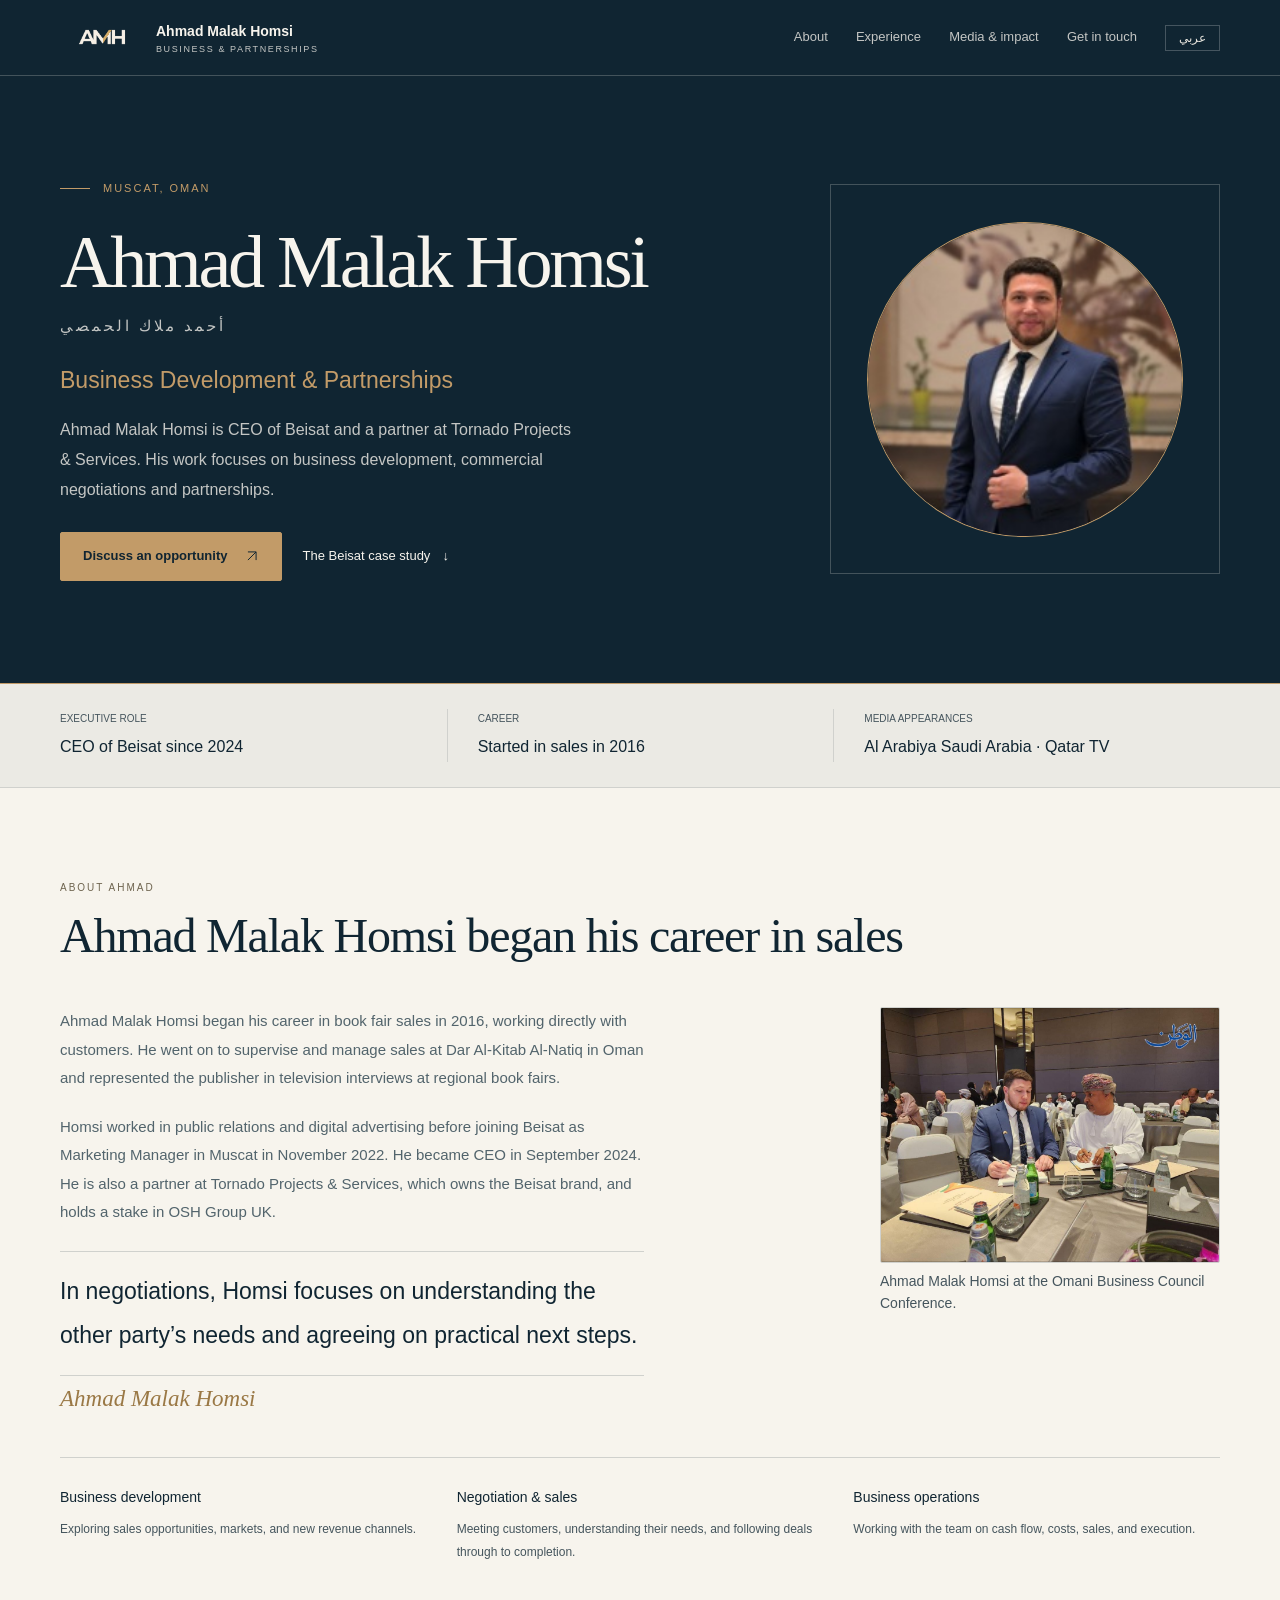
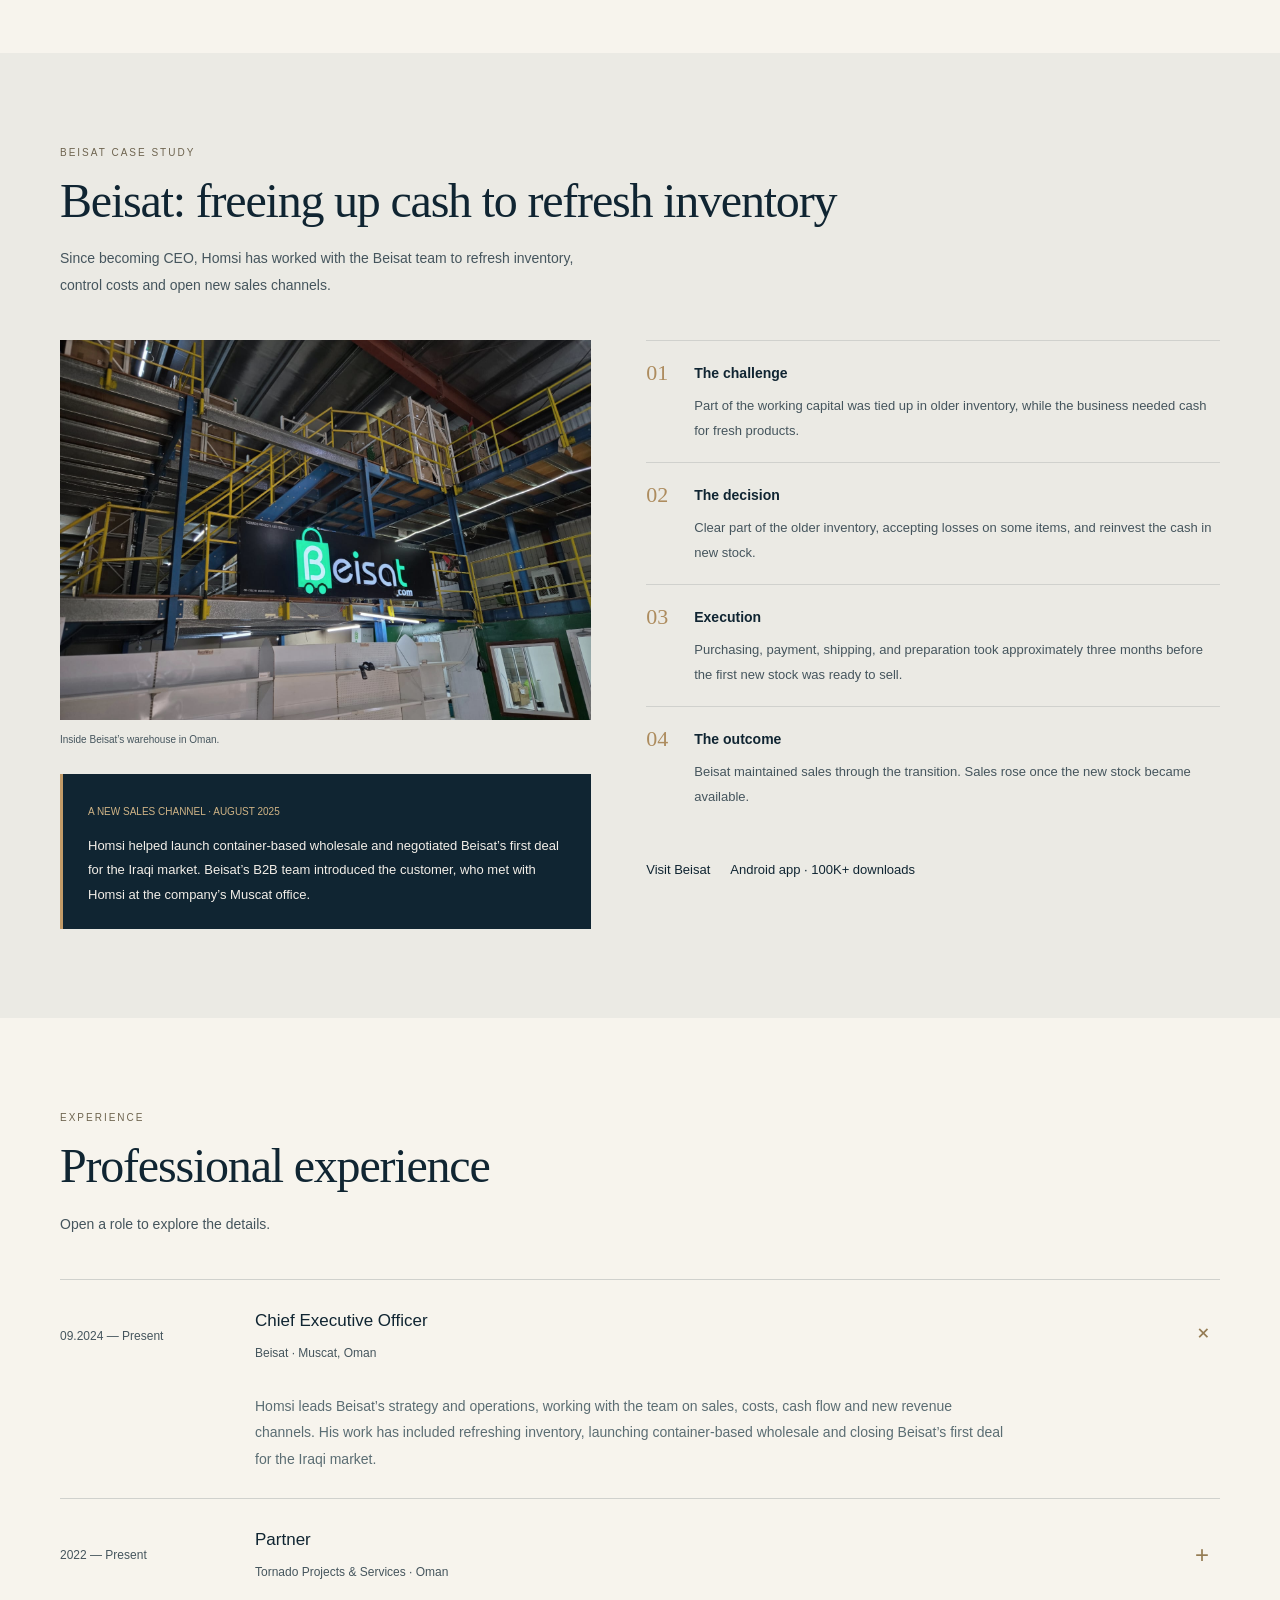
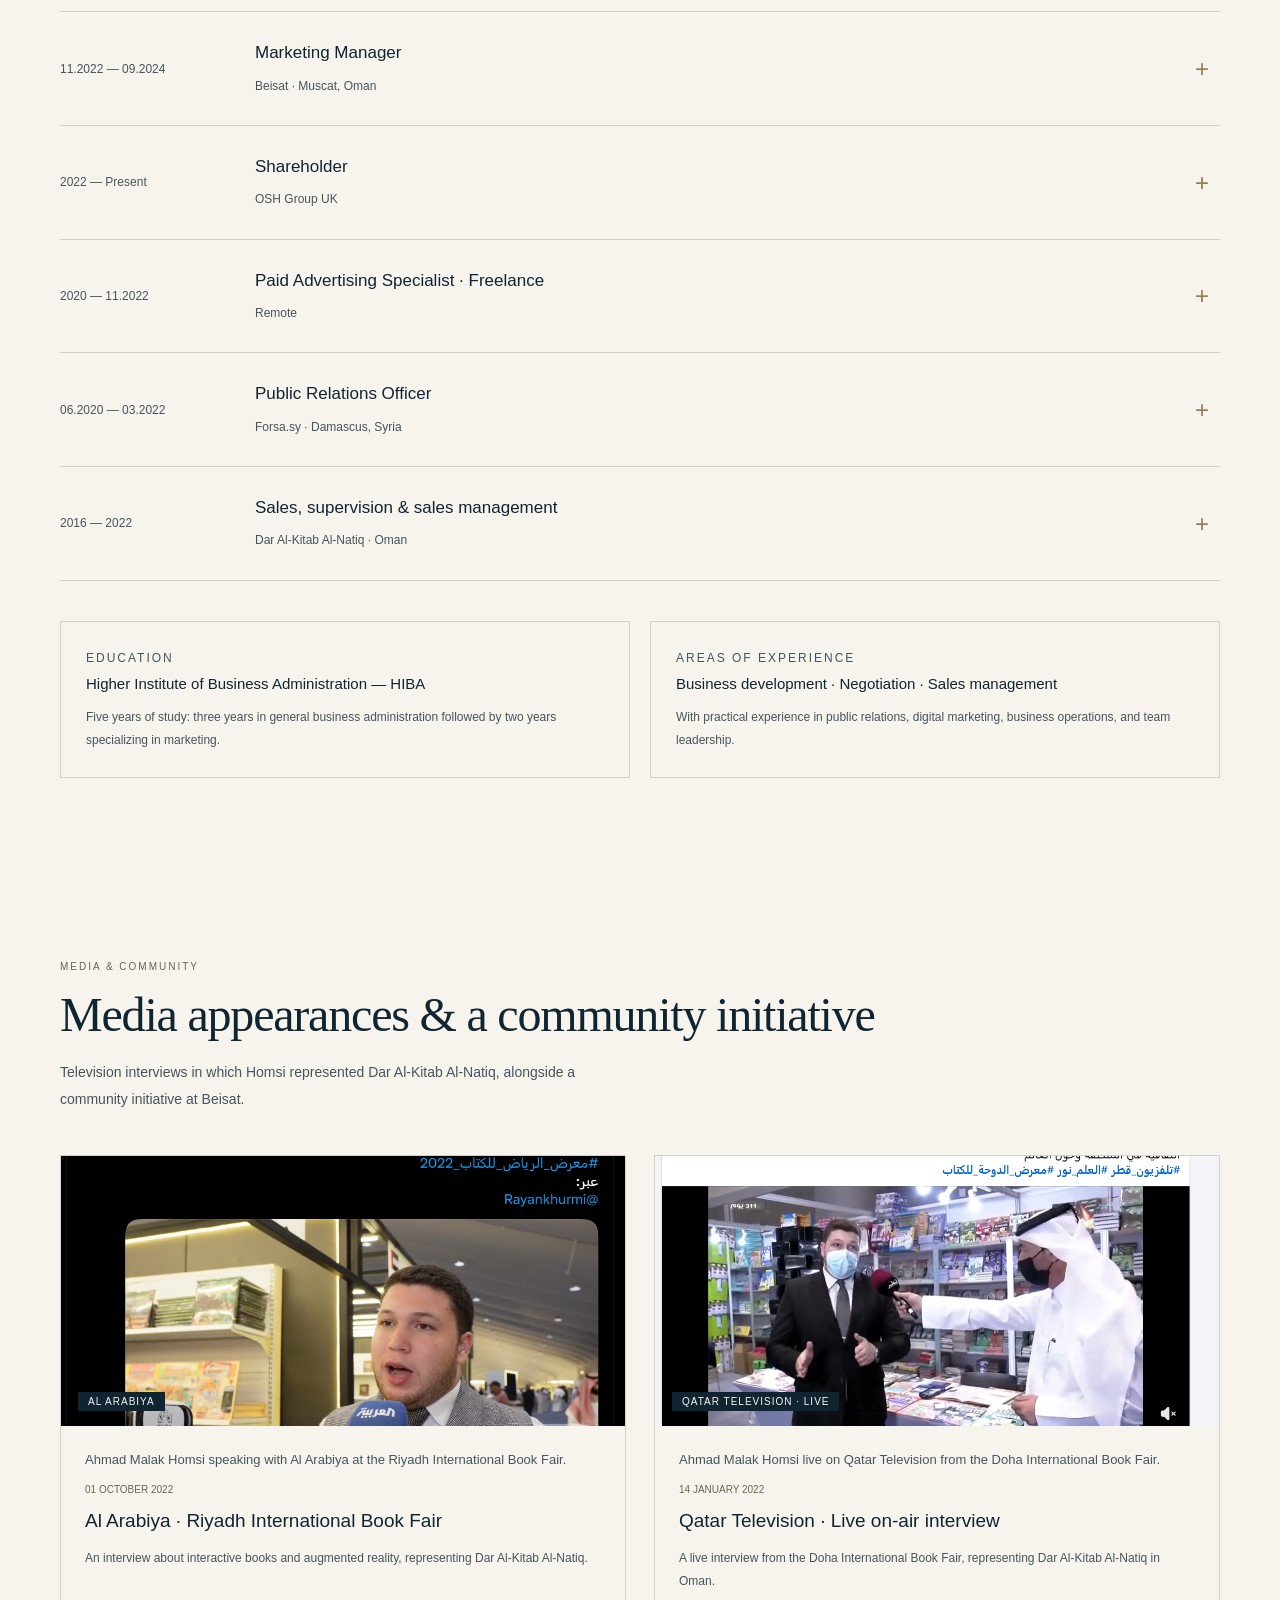
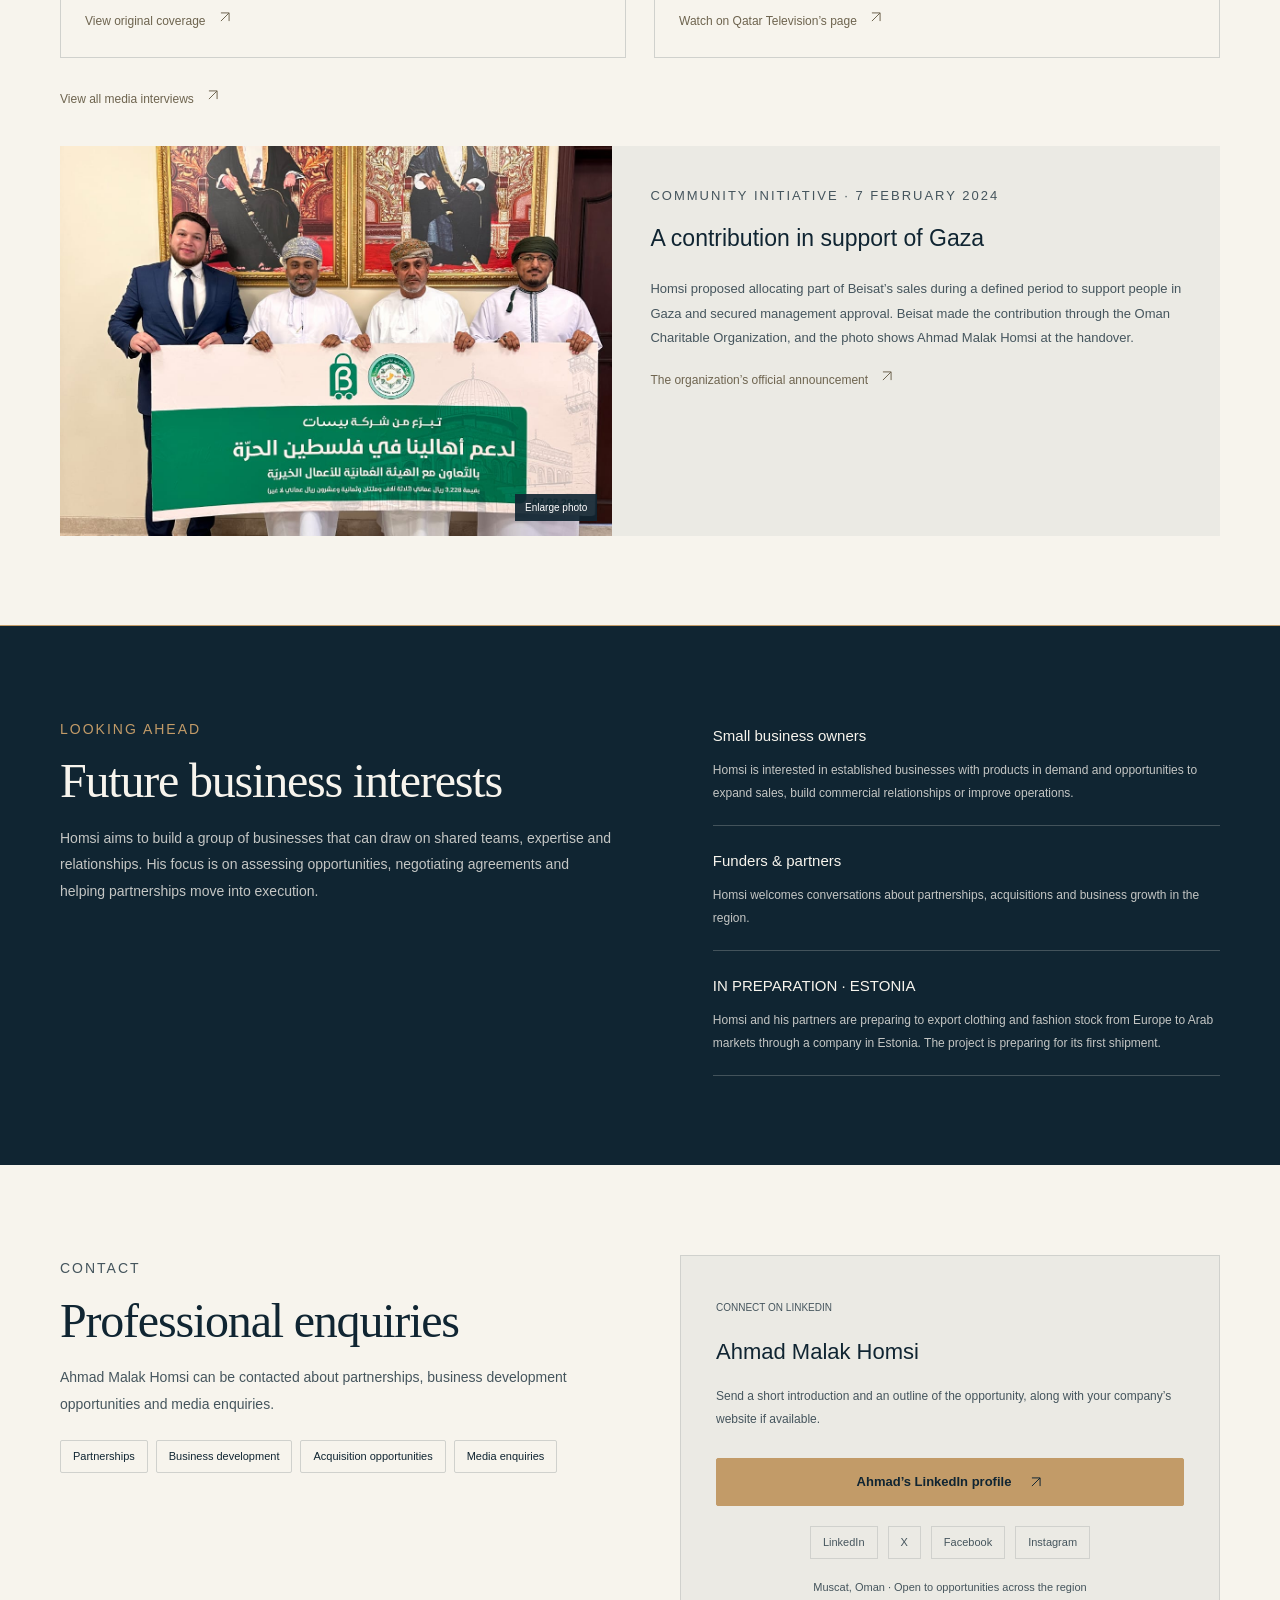
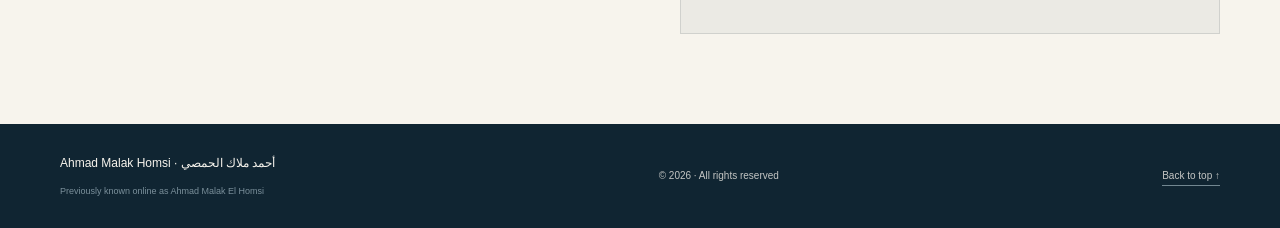
==== commit ccc7bf53: "Update bilingual conference photo caption" ====
--- a/en/index.html
+++ b/en/index.html
@@ -61,8 +61,8 @@
 <div class="trust"><div class="wrap trust-grid"><div class="trust-item"><small>EXECUTIVE ROLE</small><strong>CEO of Beisat since 2024</strong></div><div class="trust-item"><small>CAREER</small><strong>Started in sales in 2016</strong></div><div class="trust-item"><small>MEDIA APPEARANCES</small><strong>Al Arabiya Saudi Arabia · Qatar TV</strong></div></div></div>
 <section id="about" class="section"><div class="wrap"><div class="section-top"><div><p class="kicker">ABOUT AHMAD</p><h2>Ahmad Malak Homsi began his career in sales</h2></div><span class="number" aria-hidden="true">01 / ABOUT</span></div><div class="about-grid"><div class="about-copy"><p>Ahmad Malak Homsi began his career in book fair sales in 2016, working directly with customers. He went on to supervise and manage sales at Dar Al-Kitab Al-Natiq in Oman and represented the publisher in television interviews at regional book fairs.</p><p>Homsi worked in public relations and digital advertising before joining Beisat as Marketing Manager in Muscat in November 2022. He became CEO in September 2024. He is also a partner at Tornado Projects &amp; Services, which owns the Beisat brand, and holds a stake in OSH Group UK.</p></div>
 <figure class="event-note">
-  <img src="/assets/syrian-omani-business-council.jpg" alt="Ahmad Malak Homsi taking notes at the Syrian–Omani Business Council Conference" width="1170" height="878" loading="lazy">
-  <figcaption>Ahmad Malak Homsi at the Syrian–Omani Business Council Conference.</figcaption>
+  <img src="/assets/syrian-omani-business-council.jpg" alt="Ahmad Malak Homsi taking notes at the Omani Business Council Conference" width="1170" height="878" loading="lazy">
+  <figcaption>Ahmad Malak Homsi at the Omani Business Council Conference.</figcaption>
 </figure>
 <div class="about-quote"><p class="quote">In negotiations, Homsi focuses on understanding the other party’s needs and agreeing on practical next steps.</p><span class="signature" dir="ltr">Ahmad Malak Homsi</span></div>
 </div>
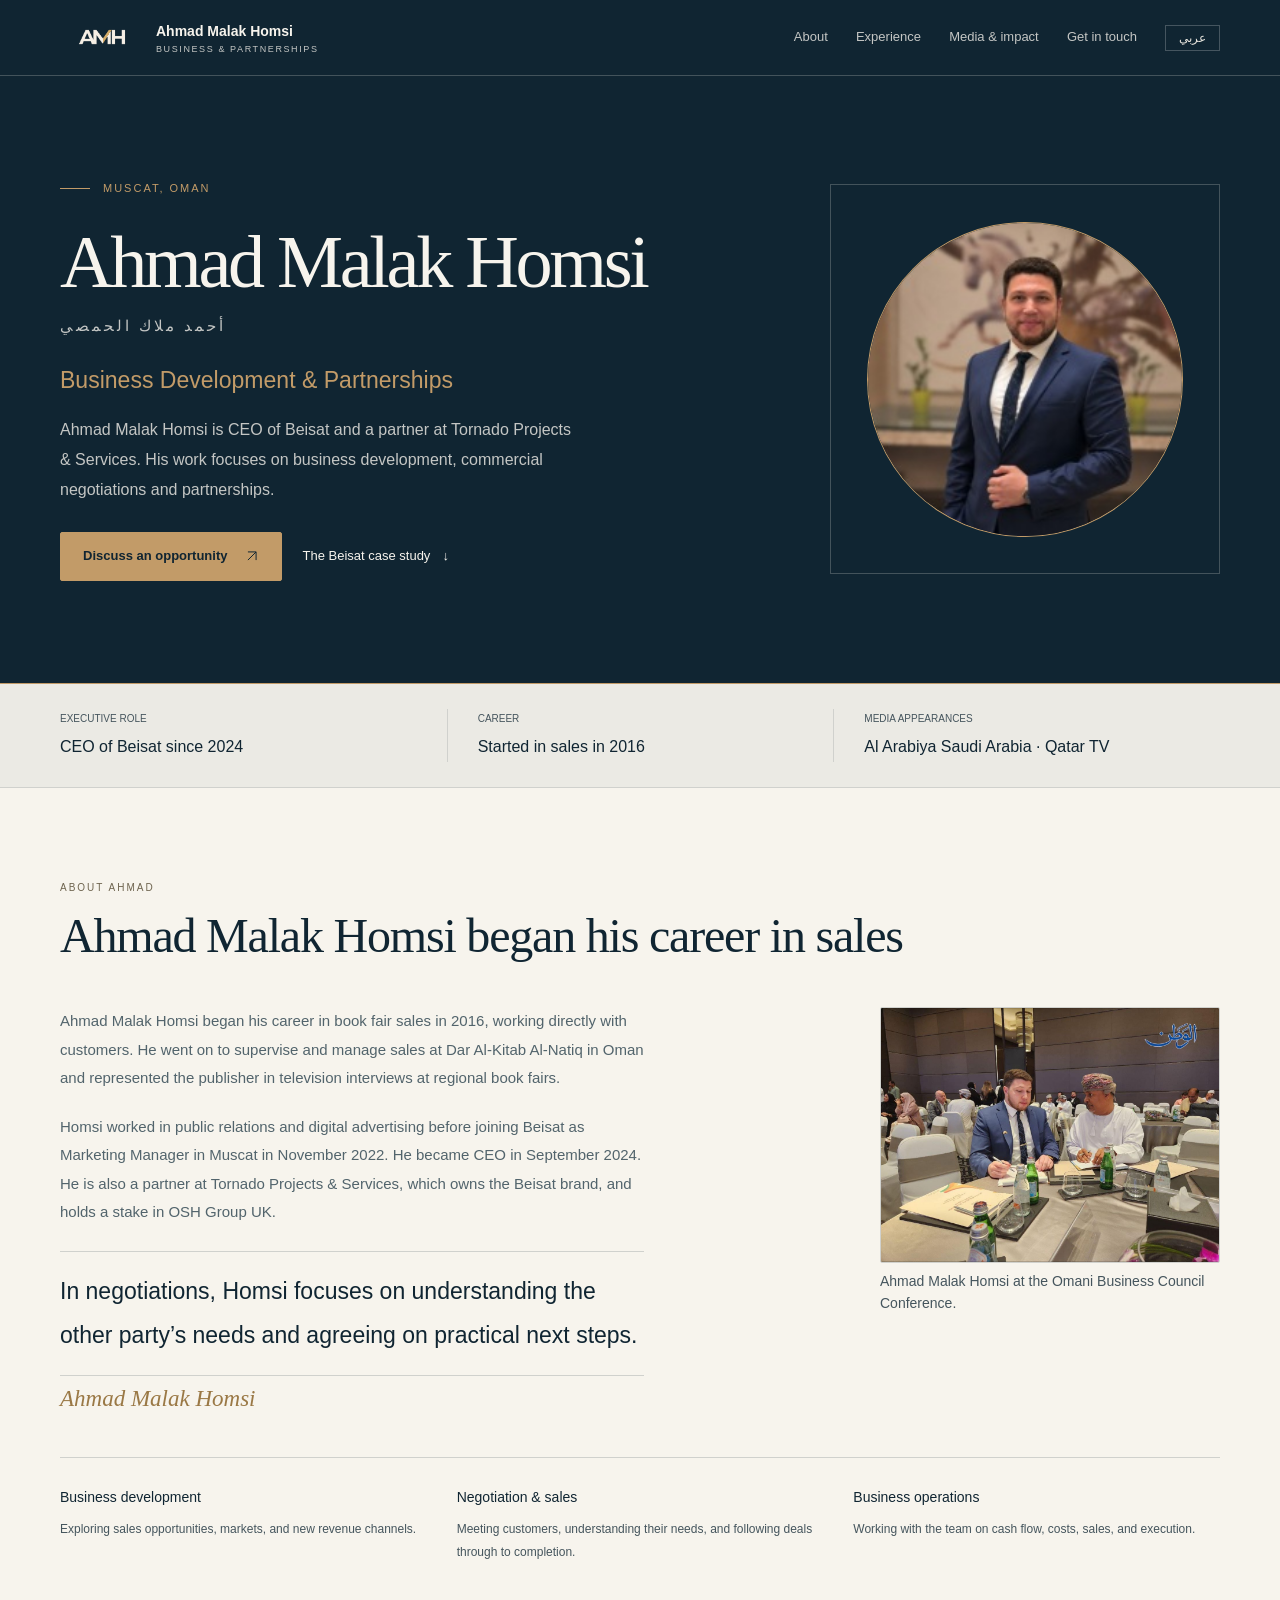
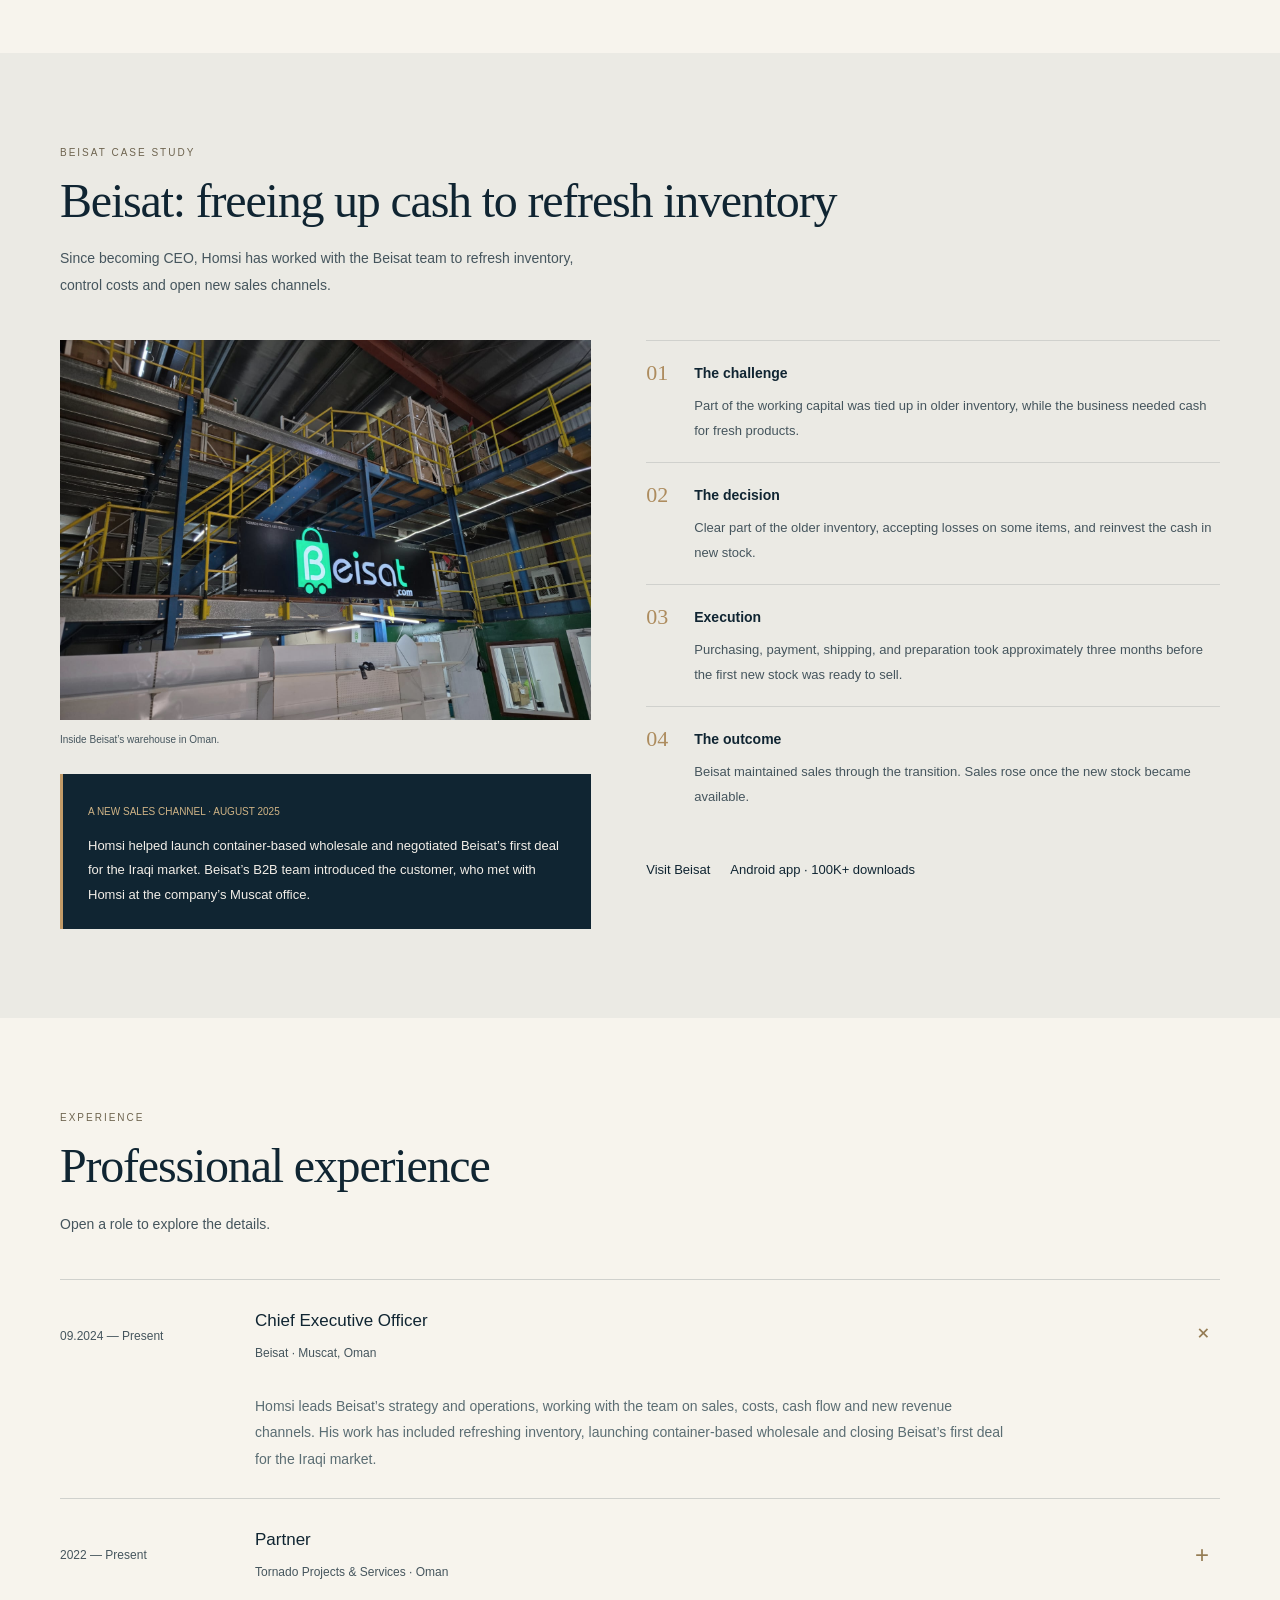
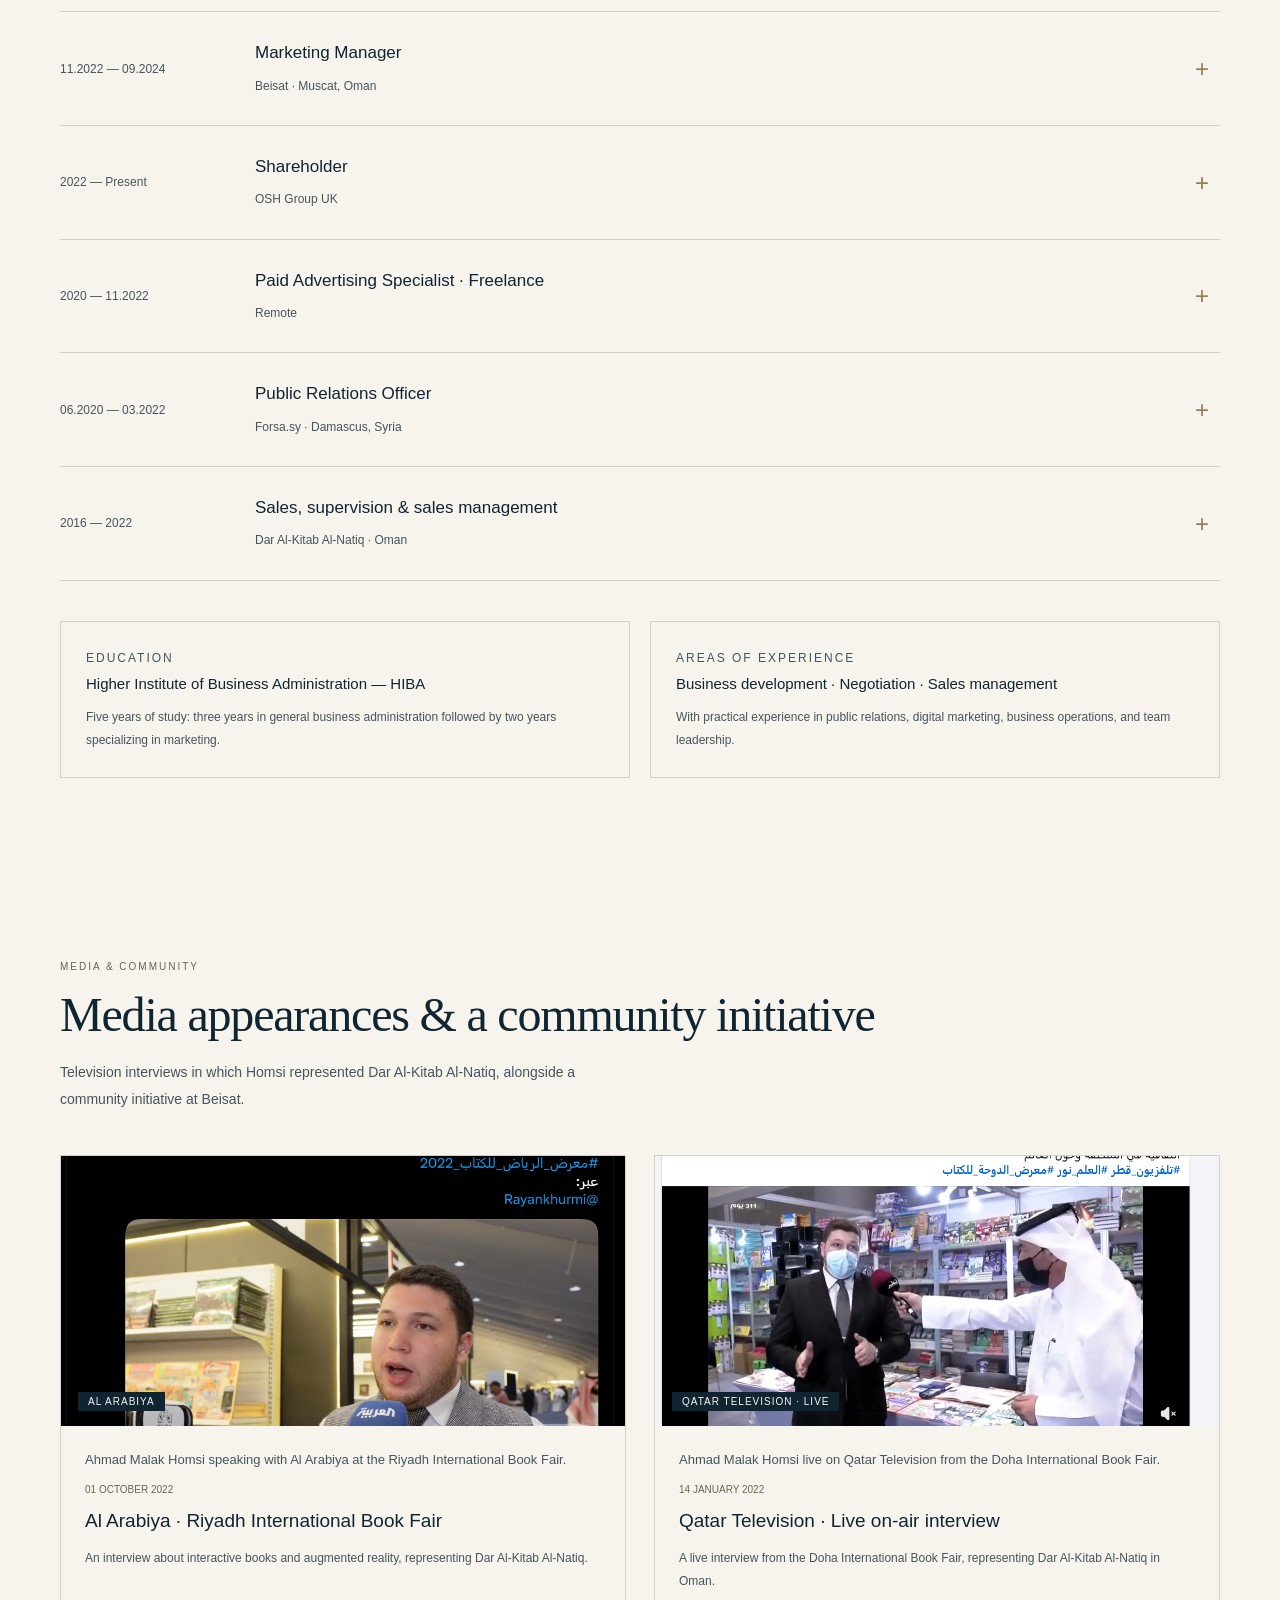
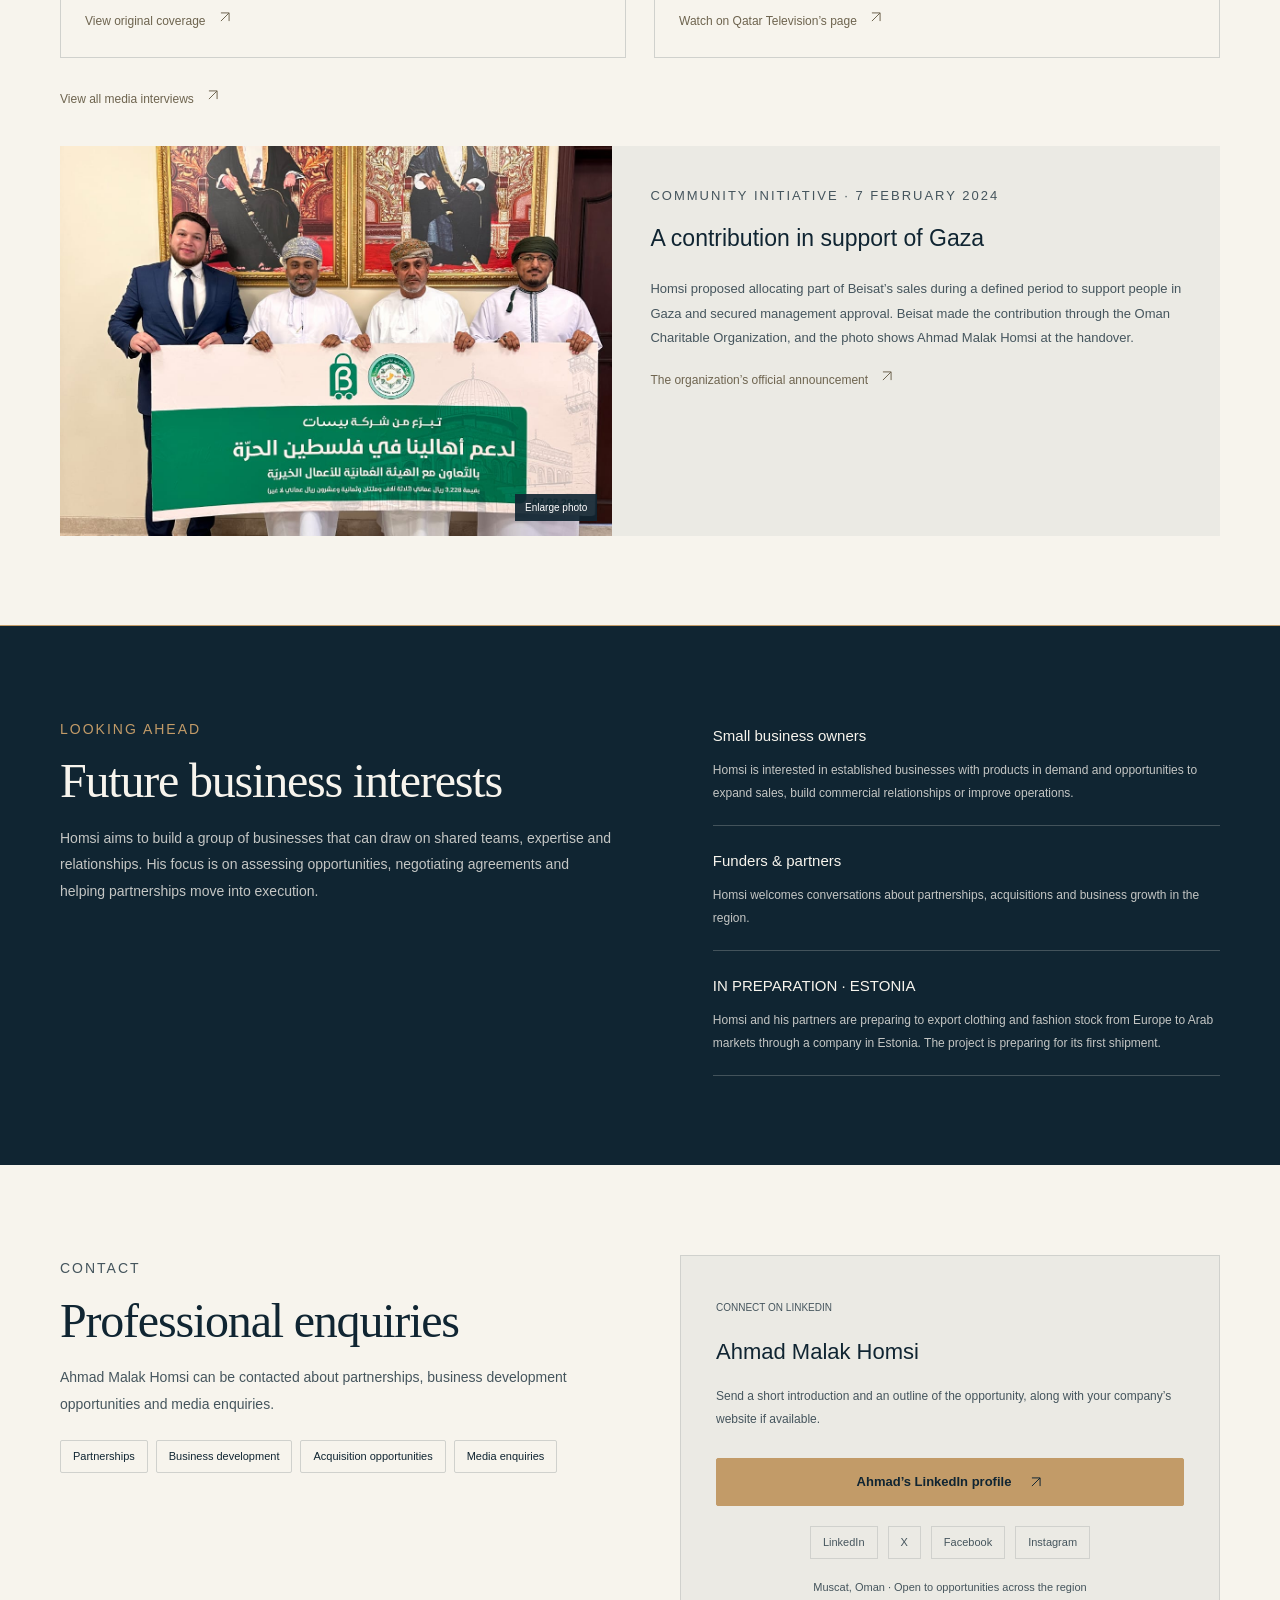
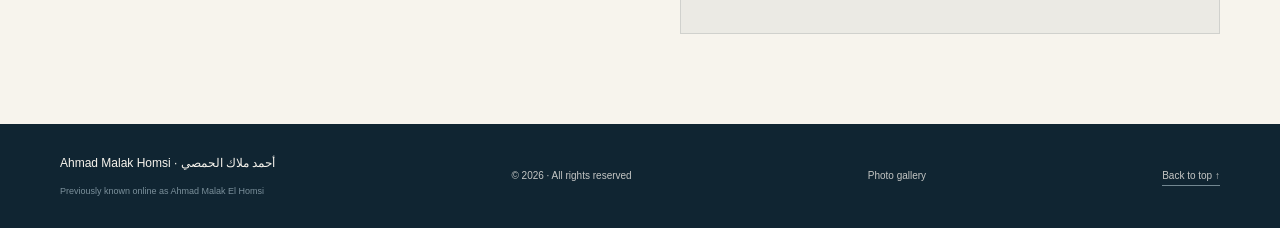
==== commit 64a04678: "Publish a bilingual gallery for portfolio photography" ====
--- a/en/index.html
+++ b/en/index.html
@@ -84,7 +84,7 @@
 <section class="section vision" id="vision"><div class="wrap vision-grid"><div><p class="kicker">LOOKING AHEAD</p><h2>Future business interests</h2><p>Homsi aims to build a group of businesses that can draw on shared teams, expertise and relationships. His focus is on assessing opportunities, negotiating agreements and helping partnerships move into execution.</p></div><div class="vision-list"><div class="vision-item"><strong>Small business owners</strong><p>Homsi is interested in established businesses with products in demand and opportunities to expand sales, build commercial relationships or improve operations.</p></div><div class="vision-item"><strong>Funders &amp; partners</strong><p>Homsi welcomes conversations about partnerships, acquisitions and business growth in the region.</p></div><div class="vision-item"><strong>IN PREPARATION · ESTONIA</strong><p>Homsi and his partners are preparing to export clothing and fashion stock from Europe to Arab markets through a company in Estonia. The project is preparing for its first shipment.</p></div></div></div></section>
 <section class="section contact" id="contact"><div class="wrap contact-grid"><div><p class="kicker">CONTACT</p><h2>Professional enquiries</h2><p>Ahmad Malak Homsi can be contacted about partnerships, business development opportunities and media enquiries.</p><div class="contact-topics"><span class="topic">Partnerships</span><span class="topic">Business development</span><span class="topic">Acquisition opportunities</span><span class="topic">Media enquiries</span></div></div><div class="contact-panel"><small>CONNECT ON LINKEDIN</small><h3>Ahmad Malak Homsi</h3><p>Send a short introduction and an outline of the opportunity, along with your company’s website if available.</p><a class="button" href="https://www.linkedin.com/in/ahmadmalakhomsi/" target="_blank" rel="noopener noreferrer"><span>Ahmad’s LinkedIn profile</span></a><div class="social-links" aria-label="Social profiles"><a href="https://www.linkedin.com/in/ahmadmalakhomsi/" target="_blank" rel="noopener noreferrer">LinkedIn</a><a href="https://x.com/ahmadmalakhomsi" target="_blank" rel="noopener noreferrer">X</a><a href="https://www.facebook.com/ahmadmalakhomsi/" target="_blank" rel="noopener noreferrer">Facebook</a><a href="https://www.instagram.com/ahmadmalakhomsi/" target="_blank" rel="noopener noreferrer">Instagram</a></div><div class="contact-location">Muscat, Oman · Open to opportunities across the region</div></div></div></section>
 </main>
-<footer class="footer"><div class="wrap footer-inner"><div><strong>Ahmad Malak Homsi · أحمد ملاك الحمصي</strong><div class="previous-name">Previously known online as Ahmad Malak El Homsi</div></div><span>© 2026 · All rights reserved</span><a class="backtop" href="#top">Back to top ↑</a></div></footer>
+<footer class="footer"><div class="wrap footer-inner"><div><strong>Ahmad Malak Homsi · أحمد ملاك الحمصي</strong><div class="previous-name">Previously known online as Ahmad Malak El Homsi</div></div><span>© 2026 · All rights reserved</span><a href="/en/photos/">Photo gallery</a><a class="backtop" href="#top">Back to top ↑</a></div></footer>
 <dialog class="dialog" id="photo-dialog" aria-labelledby="photo-caption"><button class="dialog-close" id="close-photo" type="button" aria-label="Close photo">×</button><img src="/assets/8f0a66f0a7d22e40.jpg" alt="Full photo of Beisat’s donation handover to the Oman Charitable Organization"><div class="dialog-caption" id="photo-caption">Beisat contribution handover · Oman Charitable Organization · 7 February 2024</div></dialog>
 <script>
 (function(){
--- a/assets/brand.css
+++ b/assets/brand.css
@@ -292,3 +292,23 @@
   line-height: 1.3;
   letter-spacing: normal;
 }
+
+.photo-card { margin: 0; }
+
+.photo-card img {
+  width: 100%;
+  height: auto;
+}
+
+.photo-card figcaption { padding: 16px 20px; }
+
+.photo-page .photo-card h2 {
+  margin: 0;
+  font-size: 20px;
+}
+
+.photo-card figcaption p {
+  margin: 6px 0 0;
+  color: var(--muted);
+  font-size: 14px;
+}
